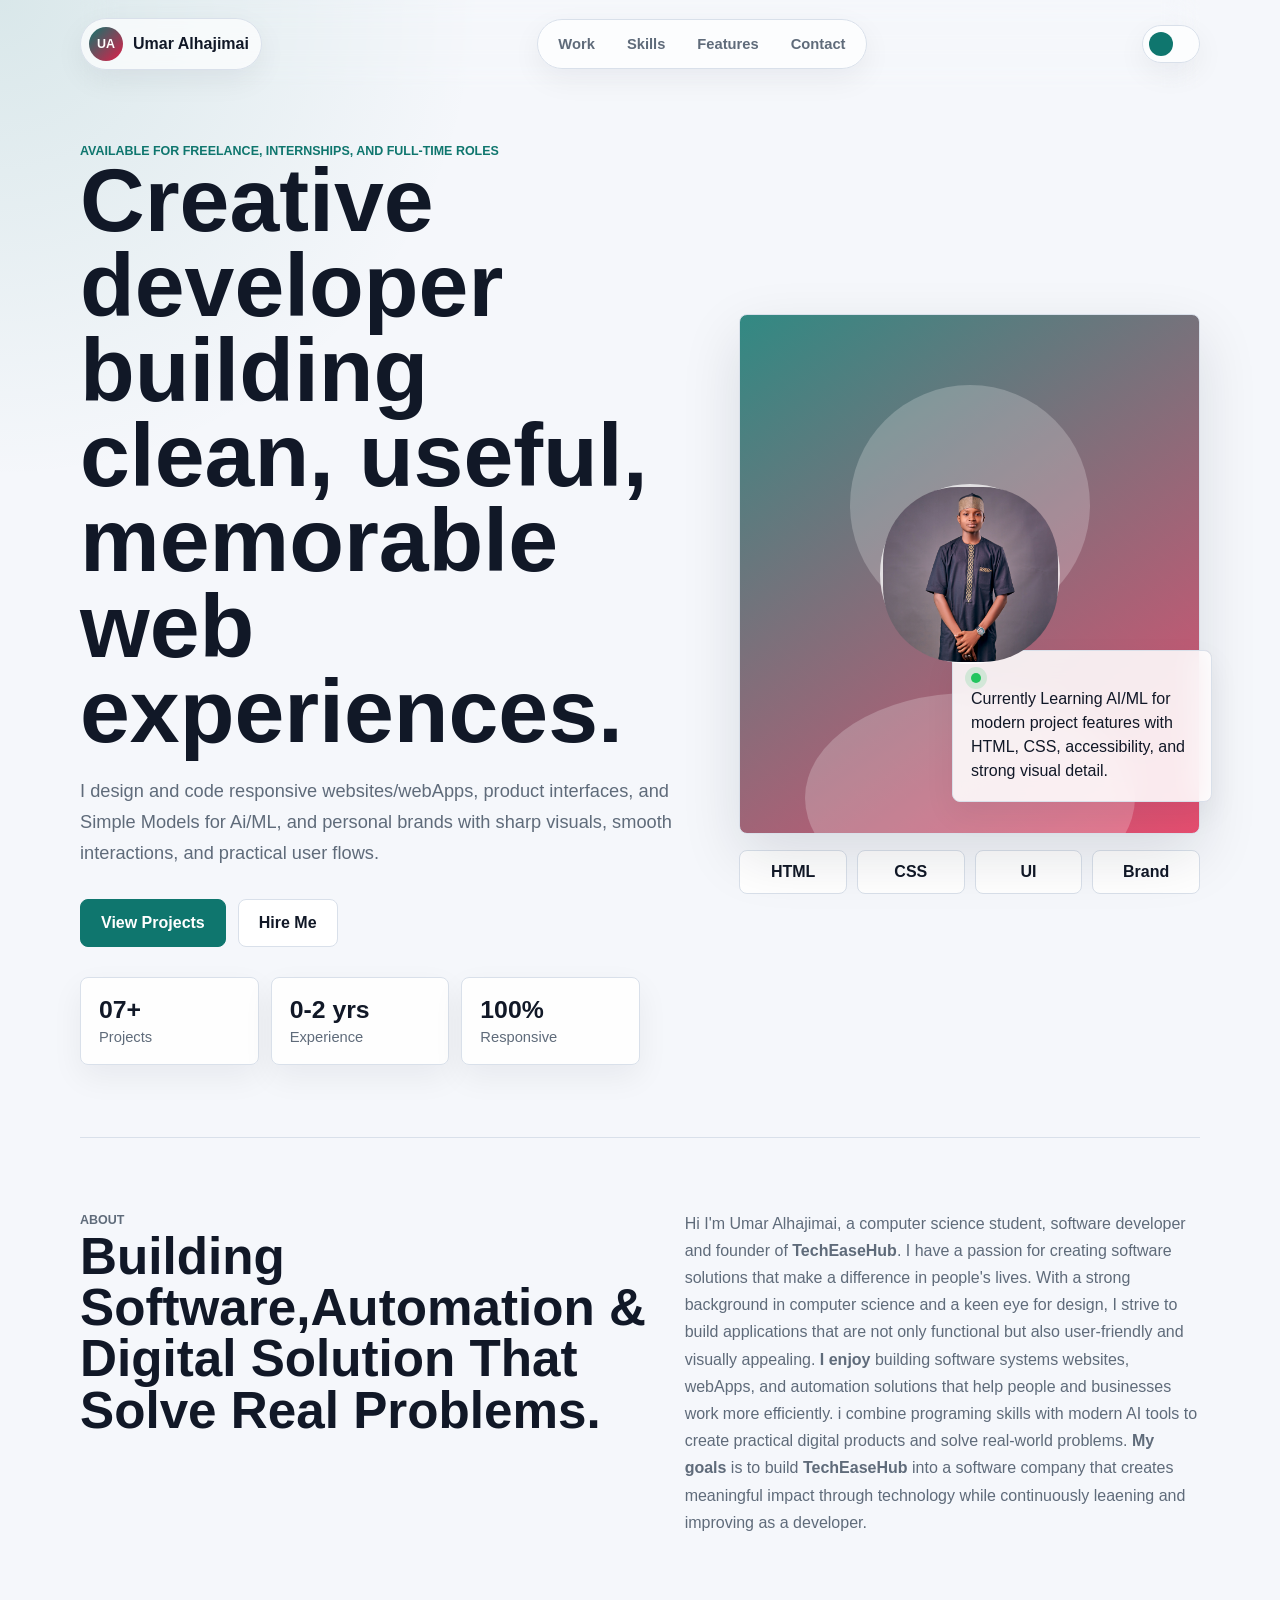
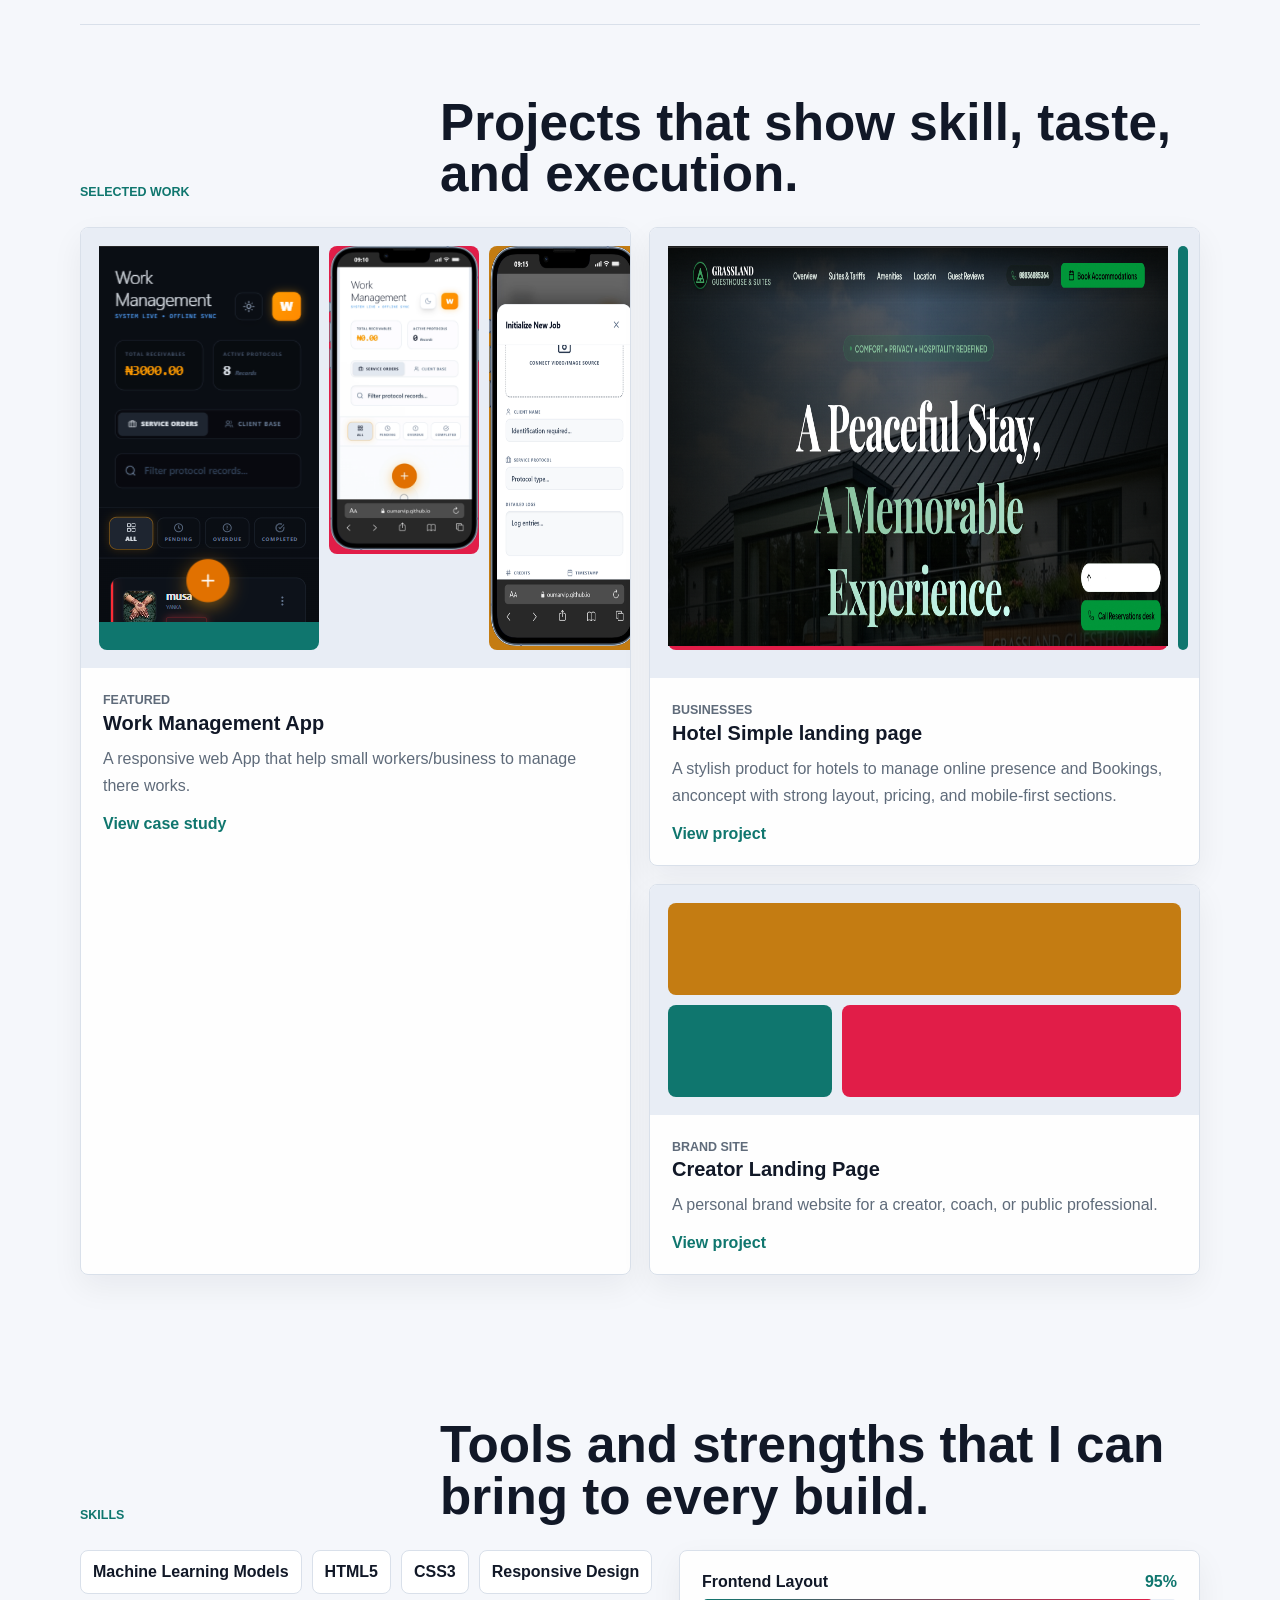
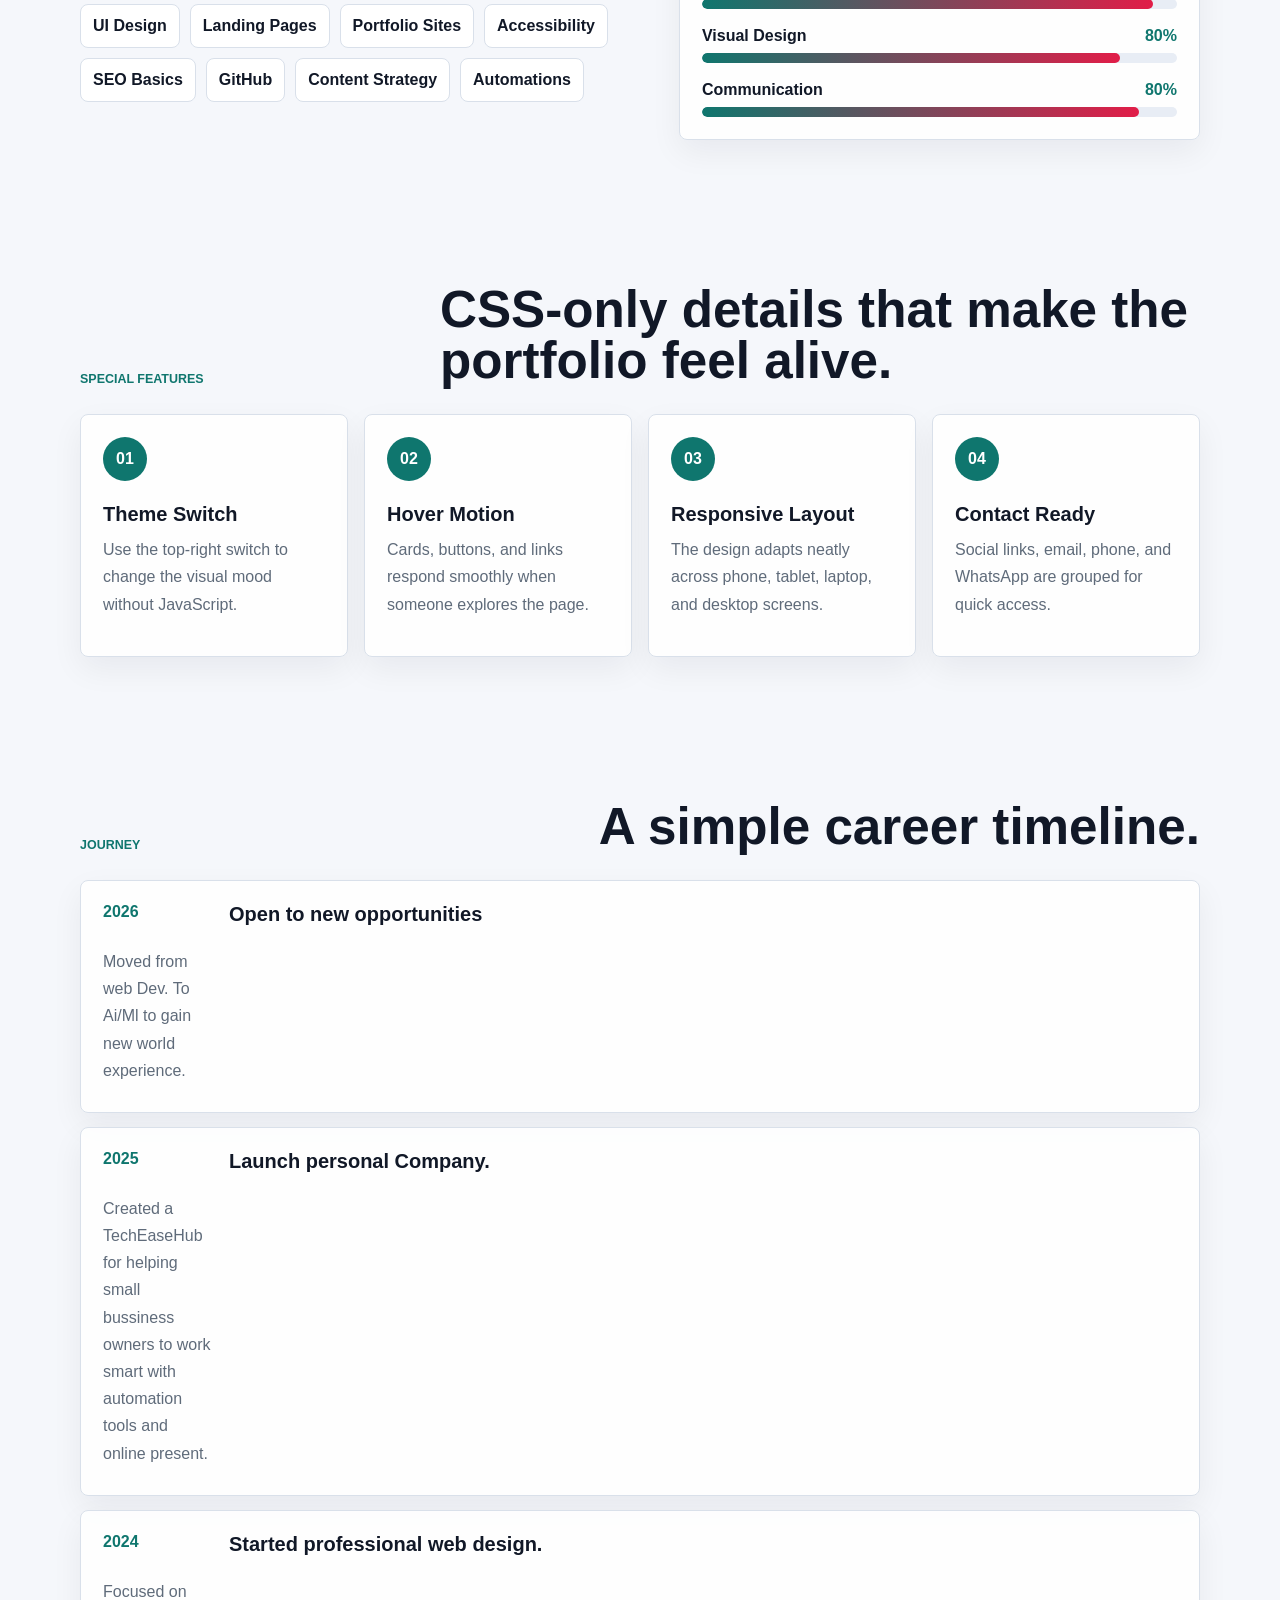
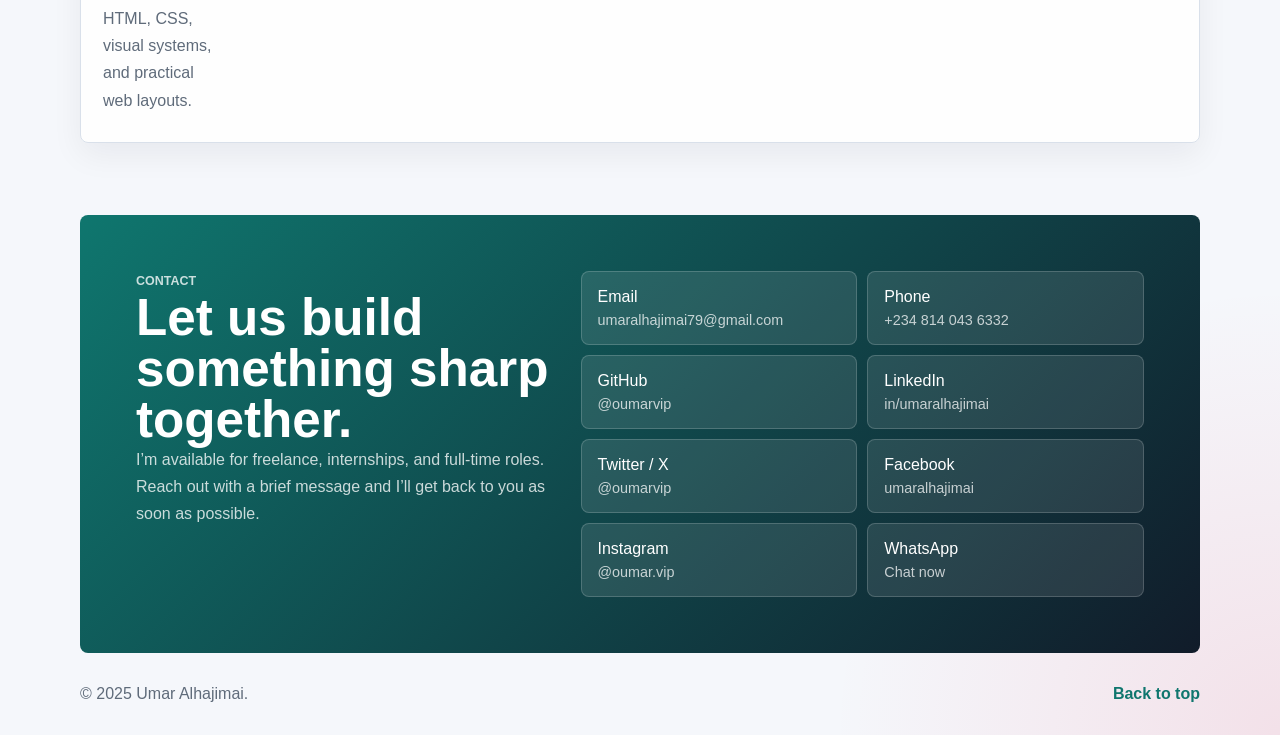
==== index.html @ c72ba33c "fix: move index.html to the root directory" ====
<!DOCTYPE html>
<html lang="en">
<head>
  <meta charset="UTF-8">
  <meta name="viewport" content="width=device-width, initial-scale=1.0">
  <title>Umar Alhajimai Portfolio</title>
  <link rel="stylesheet" href="styles.css">
</head>
<body>
  <input class="theme-toggle" type="checkbox" id="theme-toggle" aria-label="Toggle warm theme">

  <div class="site-shell">
    <header class="topbar">
      <a class="brand" href="#home" aria-label="Go to home">
        <span class="brand-mark">UA</span>
        <span>Umar Alhajimai</span>
      </a>

      <nav class="nav" aria-label="Primary navigation">
        <a href="#work">Work</a>
        <a href="#skills">Skills</a>
        <a href="#features">Features</a>
        <a href="#contact">Contact</a>
      </nav>

      <label class="theme-button" for="theme-toggle" title="Change theme">
        <span></span>
      </label>
    </header>

    <main>
      <section class="hero" id="home">
        <div class="hero-copy">
          <p class="eyebrow">Available for freelance, internships, and full-time roles</p>
          <h1>Creative developer building clean, useful, memorable web experiences.</h1>
          <p class="intro">
            I design and code responsive websites/webApps, product interfaces, and Simple Models for Ai/ML, and personal brands
            with sharp visuals, smooth interactions, and practical user flows.
          </p>

          <div class="hero-actions" aria-label="Main actions">
            <a class="button primary" href="#work">View Projects</a>
            <a class="button secondary" href="#contact">Hire Me</a>
          </div>

          <div class="stats" aria-label="Portfolio statistics">
            <div>
              <strong>07+</strong>
              <span>Projects</span>
            </div>
            <div>
              <strong>0-2 yrs</strong>
              <span>Experience</span>
            </div>
            <div>
              <strong>100%</strong>
              <span>Responsive</span>
            </div>
          </div>
        </div>

        <aside class="profile-panel" aria-label="Profile summary">
          <div class="portrait">
            <span>
            <img src="profileimage.jpg" alt="My profile" class="profile-pic"></img>
            </span>
          </div>
          <div class="profile-card">
            <span class="status-dot"></span>
            <p>Currently Learning AI/ML for  modern project features  with HTML, CSS, accessibility, and strong visual detail.</p>
          </div>
          <div class="mini-stack">
            <span>HTML</span>
            <span>CSS</span>
            <span>UI</span>
            <span>Brand</span>
          </div>
        </aside>
      </section>

      <section class="section about" aria-labelledby="about-title">
        <div>
          <p class="section-kicker">About</p>
          <h2 id="about-title">Building Software,Automation & Digital Solution That Solve Real Problems.</h2>
        </div>
        <p>
          Hi I'm Umar Alhajimai, a computer science student, software developer and founder of <b>TechEaseHub</b>. I have a passion for creating software solutions that make a difference in people's lives. With a strong background in computer science and a keen eye for design, I strive to build applications that are not only functional but also user-friendly and visually appealing.
          <b>I enjoy</b> building software systems websites, webApps, and automation solutions that help people and businesses work more efficiently. i combine programing skills with modern AI tools to create practical digital products and solve real-world problems.
          <b>My goals</b> is to build <b>TechEaseHub</b> into a software company that creates meaningful impact through technology while continuously leaening and improving as a developer.
        </p>
      </section>

      <section class="section" id="work" aria-labelledby="work-title">
        <div class="section-heading">
          <p class="section-kicker">Selected Work</p>
          <h2 id="work-title">Projects that show skill, taste, and execution.</h2>
        </div>

        <div class="project-grid">
          <article class="project-card featured">
            <div class="project-visual dashboard-preview">
              <span><img src="workmanagement.png" alt="Work Management App"></span><span><img src="workmanagement2.png" alt="Work Management App" width="150px"></span><span><img src="workmanagement3.png" width="150px" height="400px"></span>
            </div>
            <div class="project-body">
              <p class="tag">Featured</p>
              <h3>Work Management App</h3>
              <p>A responsive web App that help small workers/business to manage there works.</p>
              <a href="https://oumarvip.github.io/work_management/" aria-label="View work management project">View case study</a>
            </div>
          </article>

          <article class="project-card">
            <div class="project-visual shop-preview">
              <span><img src="grassland.png" alt="Grassland Hotel" width="500px" height="400px"></span><span></span><span></span>
            </div>
            <div class="project-body">
              <p class="tag">Businesses</p>
              <h3>Hotel Simple landing page</h3>
              <p>A stylish product for hotels to manage online presence and Bookings, anconcept with strong layout, pricing, and mobile-first sections.</p>
              <a href="#" aria-label="View Fashion Store project">View project</a>
            </div>
          </article>

          <article class="project-card">
            <div class="project-visual brand-preview">
              <span></span><span></span><span></span>
            </div>
            <div class="project-body">
              <p class="tag">Brand Site</p>
              <h3>Creator Landing Page</h3>
              <p>A personal brand website for a creator, coach, or public professional.</p>
              <a href="#" aria-label="View Creator Landing Page project">View project</a>
            </div>
          </article>
        </div>
      </section>

      <section class="section skills-section" id="skills" aria-labelledby="skills-title">
        <div class="section-heading">
          <p class="section-kicker">Skills</p>
          <h2 id="skills-title">Tools and strengths that  I can  bring to every build.</h2>
        </div>

        <div class="skills-layout">
          <div class="skill-list">
            <span>Machine Learning Models</span>
            <span>HTML5</span>
            <span>CSS3</span>
            <span>Responsive Design</span>
            <span>UI Design</span>
            <span>Landing Pages</span>
            <span>Portfolio Sites</span>
            <span>Accessibility</span>
            <span>SEO Basics</span>
            <span>GitHub</span>
            <span>Content Strategy</span>
            <span>Automations</span>
          </div>

          <div class="progress-list" aria-label="Skill levels">
            <div class="progress-item">
              <span>Frontend Layout</span>
              <strong>95%</strong>
              <div class="progress-bar"><span style="width: 95%"></span></div>
            </div>
            <div class="progress-item">
              <span>Visual Design</span>
              <strong>80%</strong>
              <div class="progress-bar"><span style="width: 88%"></span></div>
            </div>
            <div class="progress-item">
              <span>Communication</span>
              <strong>80%</strong>
              <div class="progress-bar"><span style="width: 92%"></span></div>
            </div>
          </div>
        </div>
      </section>

      <section class="section features" id="features" aria-labelledby="features-title">
        <div class="section-heading">
          <p class="section-kicker">Special Features</p>
          <h2 id="features-title">CSS-only details that make the portfolio feel alive.</h2>
        </div>

        <div class="feature-grid">
          <article>
            <span class="feature-icon">01</span>
            <h3>Theme Switch</h3>
            <p>Use the top-right switch to change the visual mood without JavaScript.</p>
          </article>
          <article>
            <span class="feature-icon">02</span>
            <h3>Hover Motion</h3>
            <p>Cards, buttons, and links respond smoothly when someone explores the page.</p>
          </article>
          <article>
            <span class="feature-icon">03</span>
            <h3>Responsive Layout</h3>
            <p>The design adapts neatly across phone, tablet, laptop, and desktop screens.</p>
          </article>
          <article>
            <span class="feature-icon">04</span>
            <h3>Contact Ready</h3>
            <p>Social links, email, phone, and WhatsApp are grouped for quick access.</p>
          </article>
        </div>
      </section>

      <section class="section timeline" aria-labelledby="timeline-title">
        <div class="section-heading">
          <p class="section-kicker">Journey</p>
          <h2 id="timeline-title">A simple career timeline.</h2>
        </div>

        <div class="timeline-list">
          <article>
            <time>2026</time>
            <h3>Open to new opportunities</h3>
            <p>Moved from web Dev. To Ai/Ml to gain new world experience.</p>
          </article>
          <article>
            <time>2025</time>
            <h3>Launch  personal Company.</h3>
            <p>Created a TechEaseHub for helping small bussiness owners to work smart with automation tools and online present.</p>
          </article>
          <article>
            <time>2024</time>
            <h3>Started professional web design.</h3>
            <p>Focused on HTML, CSS, visual systems, and practical web layouts.</p>
          </article>
        </div>
      </section>

      <section class="contact-section" id="contact" aria-labelledby="contact-title">
        <div class="contact-copy">
          <p class="section-kicker">Contact</p>
          <h2 id="contact-title">Let us build something sharp together.</h2>
          <p>
            I’m available for freelance, internships, and full-time roles. Reach out
            with a brief message and I’ll get back to you as soon as possible.
          </p>
        </div>

        <div class="contact-grid">
          <a href="mailto:yourname@example.com">Email <span>umaralhajimai79@gmail.com</span></a>
          <a href="tel:+2348140436332">Phone <span>+234 814 043 6332</span></a>
          <a href=" https://github.com/oumarvip">GitHub <span>@oumarvip</span></a>
          <a href="https://www.linkedin.com/in/umar-alhajimai-77961735b?utm_source=share_via&utm_content=profile&utm_medium=member_android">LinkedIn <span>in/umaralhajimai</span></a>
          <a href="https://x.com/AlhajimaiU91589">Twitter / X <span>@oumarvip</span></a>
          <a href="https://www.facebook.com/profile.php?id=61572056759139">Facebook <span>umaralhajimai</span></a>
          <a href="https://www.instagram.com/oumar.vip?igsh=MXMyNXRidTQ3NDR0bQ==">Instagram <span>@oumar.vip</span></a>
          <a href="https://wa.me/qr/MAWZGFZM3ATXH1">WhatsApp <span>Chat now</span></a>
        
        </div>
      </section>
    </main>

    <footer class="footer">
      <p>© 2025 Umar Alhajimai.</p>
      <a href="#home">Back to top</a>
    </footer>
  </div>
</body>
</html>
---- styles.css ----
:root {
  --bg: #f5f7fb;
  --surface: #ffffff;
  --surface-strong: #e8edf5;
  --text: #111827;
  --muted: #5f6b7a;
  --line: #d9e0ea;
  --primary: #0f766e;
  --primary-dark: #134e4a;
  --accent: #e11d48;
  --gold: #c47c12;
  --shadow: 0 22px 60px rgba(17, 24, 39, 0.12);
}

* {
  box-sizing: border-box;
}

html {
  scroll-behavior: smooth;
}

body {
  margin: 0;
  font-family: Arial, Helvetica, sans-serif;
  color: var(--text);
  background:
    linear-gradient(135deg, rgba(15, 118, 110, 0.11), transparent 28%),
    linear-gradient(315deg, rgba(225, 29, 72, 0.09), transparent 30%),
    var(--bg);
}

a {
  color: inherit;
  text-decoration: none;
}

.theme-toggle {
  position: fixed;
  width: 1px;
  height: 1px;
  opacity: 0;
  pointer-events: none;
}

.theme-toggle:checked ~ .site-shell {
  --bg: #191714;
  --surface: #25221d;
  --surface-strong: #383229;
  --text: #fff8ed;
  --muted: #d2c4ad;
  --line: #51493d;
  --primary: #f59e0b;
  --primary-dark: #facc15;
  --accent: #14b8a6;
  --gold: #fb7185;
  --shadow: 0 22px 70px rgba(0, 0, 0, 0.35);
}

.site-shell {
  min-height: 100vh;
  color: var(--text);
  background:
    radial-gradient(circle at top left, rgba(15, 118, 110, 0.12), transparent 30rem),
    radial-gradient(circle at bottom right, rgba(225, 29, 72, 0.10), transparent 28rem),
    var(--bg);
  transition: background-color 0.3s ease, color 0.3s ease;
}
.profile-pic{
  width: 175px;
  height: 175px;
  border-radius: 75px;
  object-fit: cover;
  object-position: top;
  display: block;
}
.portrait{
  display: flex;
  justify-content: center;
  align-items: center;
  position: relative;
}

.topbar {
  position: sticky;
  top: 0;
  z-index: 20;
  display: flex;
  align-items: center;
  justify-content: space-between;
  gap: 1rem;
  width: min(1120px, calc(100% - 32px));
  margin: 0 auto;
  padding: 18px 0;
  backdrop-filter: blur(16px);
}

.brand,
.nav,
.theme-button {
  background: rgba(255, 255, 255, 0.68);
  border: 1px solid var(--line);
  box-shadow: 0 10px 30px rgba(17, 24, 39, 0.06);
}

.theme-toggle:checked ~ .site-shell .brand,
.theme-toggle:checked ~ .site-shell .nav,
.theme-toggle:checked ~ .site-shell .theme-button {
  background: rgba(37, 34, 29, 0.78);
}

.brand {
  display: flex;
  align-items: center;
  gap: 10px;
  padding: 8px 12px 8px 8px;
  border-radius: 999px;
  font-weight: 800;
}

.brand-mark {
  display: grid;
  place-items: center;
  width: 34px;
  height: 34px;
  border-radius: 50%;
  color: #ffffff;
  background: linear-gradient(135deg, var(--primary), var(--accent));
  font-size: 0.78rem;
}

.nav {
  display: flex;
  gap: 4px;
  padding: 6px;
  border-radius: 999px;
}

.nav a {
  padding: 10px 14px;
  border-radius: 999px;
  color: var(--muted);
  font-weight: 700;
  font-size: 0.92rem;
}

.nav a:hover {
  color: var(--text);
  background: var(--surface-strong);
}

.theme-button {
  position: relative;
  width: 58px;
  height: 38px;
  border-radius: 999px;
  cursor: pointer;
}

.theme-button span {
  position: absolute;
  top: 6px;
  left: 6px;
  width: 24px;
  height: 24px;
  border-radius: 50%;
  background: var(--primary);
  transition: transform 0.25s ease, background 0.25s ease;
}

.theme-toggle:checked ~ .site-shell .theme-button span {
  transform: translateX(20px);
  background: var(--accent);
}

.hero,
.section,
.contact-section,
.footer {
  width: min(1120px, calc(100% - 32px));
  margin: 0 auto;
}

.hero {
  display: grid;
  grid-template-columns: minmax(0, 1.15fr) minmax(320px, 0.85fr);
  gap: 36px;
  align-items: center;
  min-height: calc(100vh - 74px);
  padding: 56px 0 72px;
}

.eyebrow,
.section-kicker,
.tag {
  margin: 0;
  color: var(--primary);
  font-weight: 800;
  text-transform: uppercase;
  letter-spacing: 0;
  font-size: 0.78rem;
}

h1,
h2,
h3,
p {
  margin-top: 0;
}

h1 {
  max-width: 780px;
  margin-bottom: 22px;
  font-size: clamp(3rem, 7vw, 5.9rem);
  line-height: 0.95;
}

h2 {
  margin-bottom: 0;
  font-size: clamp(2rem, 4vw, 3.35rem);
  line-height: 1;
}

h3 {
  margin-bottom: 10px;
  font-size: 1.25rem;
}

.intro,
.about p,
.contact-copy p,
.project-body p,
.feature-grid p,
.timeline-list p {
  color: var(--muted);
  line-height: 1.7;
}

.intro {
  max-width: 650px;
  font-size: 1.14rem;
}

.hero-actions {
  display: flex;
  flex-wrap: wrap;
  gap: 12px;
  margin: 30px 0;
}

.button {
  display: inline-flex;
  align-items: center;
  justify-content: center;
  min-height: 48px;
  padding: 0 20px;
  border: 1px solid var(--line);
  border-radius: 8px;
  font-weight: 800;
  transition: transform 0.2s ease, box-shadow 0.2s ease, background 0.2s ease;
}

.button:hover {
  transform: translateY(-3px);
  box-shadow: var(--shadow);
}

.button.primary {
  color: #ffffff;
  background: var(--primary);
  border-color: var(--primary);
}

.button.secondary {
  background: var(--surface);
}

.stats {
  display: grid;
  grid-template-columns: repeat(3, minmax(0, 1fr));
  gap: 12px;
  max-width: 560px;
}

.stats div,
.profile-card,
.project-card,
.feature-grid article,
.timeline-list article,
.contact-grid a,
.progress-list {
  border: 1px solid var(--line);
  background: color-mix(in srgb, var(--surface) 88%, transparent);
  box-shadow: 0 12px 32px rgba(17, 24, 39, 0.06);
}

.stats div {
  padding: 18px;
  border-radius: 8px;
}

.stats strong {
  display: block;
  margin-bottom: 4px;
  font-size: 1.55rem;
}

.stats span {
  color: var(--muted);
  font-size: 0.92rem;
}

.profile-panel {
  position: relative;
  display: grid;
  gap: 16px;
}

.portrait {
  position: relative;
  display: grid;
  place-items: center;
  min-height: 520px;
  overflow: hidden;
  border: 1px solid var(--line);
  border-radius: 8px;
  background:
    linear-gradient(145deg, rgba(15, 118, 110, 0.85), rgba(225, 29, 72, 0.78)),
    repeating-linear-gradient(45deg, transparent 0 14px, rgba(255, 255, 255, 0.18) 14px 16px);
  box-shadow: var(--shadow);
}

.portrait::before,
.portrait::after {
  content: "";
  position: absolute;
  border-radius: 50%;
  background: rgba(255, 255, 255, 0.22);
}

.portrait::before {
  width: 240px;
  height: 240px;
  top: 70px;
}

.portrait::after {
  width: 330px;
  height: 210px;
  bottom: -70px;
}

.portrait span {
  position: relative;
  z-index: 1;
  display: grid;
  place-items: center;
  width: 180px;
  height: 180px;
  border: 3px solid rgba(255, 255, 255, 0.72);
  border-radius: 50%;
  color: #ffffff;
  font-weight: 900;
}

.profile-card {
  position: absolute;
  right: -12px;
  bottom: 92px;
  max-width: 260px;
  padding: 18px;
  border-radius: 8px;
  backdrop-filter: blur(14px);
}

.profile-card p {
  margin: 0;
  color: var(--text);
  line-height: 1.5;
}

.status-dot {
  display: inline-block;
  width: 10px;
  height: 10px;
  margin-right: 8px;
  border-radius: 50%;
  background: #22c55e;
  box-shadow: 0 0 0 6px rgba(34, 197, 94, 0.16);
}

.mini-stack {
  display: grid;
  grid-template-columns: repeat(4, 1fr);
  gap: 10px;
}

.mini-stack span,
.skill-list span {
  padding: 12px;
  border: 1px solid var(--line);
  border-radius: 8px;
  color: var(--text);
  background: var(--surface);
  font-weight: 800;
  text-align: center;
}

.section {
  padding: 72px 0;
}

.about {
  display: grid;
  grid-template-columns: 1fr 0.9fr;
  gap: 32px;
  align-items: start;
  border-top: 1px solid var(--line);
  border-bottom: 1px solid var(--line);
}

.section-heading {
  display: flex;
  align-items: end;
  justify-content: space-between;
  gap: 24px;
  margin-bottom: 28px;
}

.section-heading h2 {
  max-width: 760px;
}

.project-grid {
  display: grid;
  grid-template-columns: repeat(2, minmax(0, 1fr));
  gap: 18px;
}

.project-card {
  overflow: hidden;
  border-radius: 8px;
  transition: transform 0.22s ease, box-shadow 0.22s ease;
}

.project-card:hover {
  transform: translateY(-6px);
  box-shadow: var(--shadow);
}

.project-card.featured {
  grid-row: span 2;
}

.project-visual {
  display: grid;
  grid-template-columns: repeat(3, 1fr);
  gap: 10px;
  min-height: 230px;
  padding: 18px;
  background: var(--surface-strong);
}

.featured .project-visual {
  min-height: 420px;
}

.project-visual span {
  display: block;
  border-radius: 8px;
  background: var(--surface);
}

.dashboard-preview span:nth-child(1) {
  grid-row: span 2;
  background: var(--primary);
}

.dashboard-preview span:nth-child(2) {
  background: var(--accent);
}

.dashboard-preview span:nth-child(3) {
  grid-row: span 2;
  background: var(--gold);
}

.shop-preview span:nth-child(1) {
  background: var(--accent);
}

.shop-preview span:nth-child(2) {
  grid-column: span 2;
  background: var(--primary);
}

.brand-preview span:nth-child(1) {
  grid-column: span 3;
  background: var(--gold);
}

.brand-preview span:nth-child(2) {
  background: var(--primary);
}

.brand-preview span:nth-child(3) {
  grid-column: span 2;
  background: var(--accent);
}

.project-body {
  padding: 22px;
}

.project-body a {
  color: var(--primary);
  font-weight: 800;
}

.skills-layout {
  display: grid;
  grid-template-columns: 1fr 0.9fr;
  gap: 20px;
}

.skill-list {
  display: flex;
  flex-wrap: wrap;
  gap: 10px;
  align-content: start;
}

.progress-list {
  display: grid;
  gap: 18px;
  padding: 22px;
  border-radius: 8px;
}

.progress-item {
  display: grid;
  grid-template-columns: 1fr auto;
  gap: 8px 14px;
}

.progress-item span {
  font-weight: 800;
}

.progress-item strong {
  color: var(--primary);
}

.progress-bar {
  grid-column: 1 / -1;
  height: 10px;
  overflow: hidden;
  border-radius: 999px;
  background: var(--surface-strong);
}

.progress-bar span {
  display: block;
  height: 100%;
  border-radius: inherit;
  background: linear-gradient(90deg, var(--primary), var(--accent));
}

.feature-grid {
  display: grid;
  grid-template-columns: repeat(4, minmax(0, 1fr));
  gap: 16px;
}

.feature-grid article {
  padding: 22px;
  border-radius: 8px;
  transition: transform 0.22s ease;
}

.feature-grid article:hover {
  transform: translateY(-5px);
}

.feature-icon {
  display: inline-grid;
  place-items: center;
  width: 44px;
  height: 44px;
  margin-bottom: 22px;
  border-radius: 50%;
  color: #ffffff;
  background: var(--primary);
  font-weight: 900;
}

.timeline-list {
  display: grid;
  gap: 14px;
}

.timeline-list article {
  display: grid;
  grid-template-columns: 110px 1fr;
  gap: 16px;
  padding: 22px;
  border-radius: 8px;
}

.timeline-list time {
  color: var(--primary);
  font-weight: 900;
}

.timeline-list h3,
.timeline-list p {
  margin-bottom: 6px;
}

.contact-section {
  display: grid;
  grid-template-columns: 0.85fr 1.15fr;
  gap: 28px;
  align-items: start;
  padding: 56px;
  border-radius: 8px;
  color: #ffffff;
  background:
    linear-gradient(135deg, rgba(15, 118, 110, 0.95), rgba(17, 24, 39, 0.96)),
    var(--primary);
}

.contact-copy p,
.contact-section .section-kicker {
  color: rgba(255, 255, 255, 0.78);
}

.contact-grid {
  display: grid;
  grid-template-columns: repeat(2, minmax(0, 1fr));
  gap: 10px;
}

.contact-grid a {
  display: grid;
  gap: 6px;
  padding: 16px;
  border-color: rgba(255, 255, 255, 0.18);
  border-radius: 8px;
  color: #ffffff;
  background: rgba(255, 255, 255, 0.1);
  box-shadow: none;
  transition: transform 0.2s ease, background 0.2s ease;
}

.contact-grid a:hover {
  transform: translateY(-3px);
  background: rgba(255, 255, 255, 0.18);
}

.contact-grid span {
  overflow-wrap: anywhere;
  color: rgba(255, 255, 255, 0.74);
  font-size: 0.9rem;
}

.footer {
  display: flex;
  justify-content: space-between;
  gap: 16px;
  padding: 32px 0;
  color: var(--muted);
}

.footer p {
  margin: 0;
}

.footer a {
  color: var(--primary);
  font-weight: 800;
}

@media (max-width: 900px) {
  .topbar {
    align-items: stretch;
    flex-wrap: wrap;
  }

  .nav {
    order: 3;
    width: 100%;
    overflow-x: auto;
  }

  .hero,
  .about,
  .skills-layout,
  .contact-section {
    grid-template-columns: 1fr;
  }

  .hero {
    min-height: auto;
  }

  .profile-card {
    right: 14px;
  }

  .feature-grid {
    grid-template-columns: repeat(2, minmax(0, 1fr));
  }
}

@media (max-width: 640px) {
  .hero,
  .section,
  .contact-section,
  .footer,
  .topbar {
    width: min(100% - 24px, 1120px);
  }

  .brand {
    max-width: calc(100% - 78px);
  }

  .hero {
    padding-top: 34px;
  }

  h1 {
    font-size: 3rem;
  }

  h2 {
    font-size: 2.05rem;
  }

  .stats,
  .project-grid,
  .feature-grid,
  .contact-grid {
    grid-template-columns: 1fr;
  }

  .portrait {
    min-height: 390px;
  }

  .profile-card {
    position: static;
    max-width: none;
  }

  .mini-stack {
    grid-template-columns: repeat(2, 1fr);
  }

  .section-heading {
    display: block;
  }

  .project-card.featured {
    grid-row: auto;
  }

  .featured .project-visual,
  .project-visual {
    min-height: 250px;
  }

  .timeline-list article {
    grid-template-columns: 1fr;
  }

  .contact-section {
    padding: 28px 18px;
  }

  .footer {
    display: block;
  }

  .footer a {
    display: inline-block;
    margin-top: 10px;
  }
}
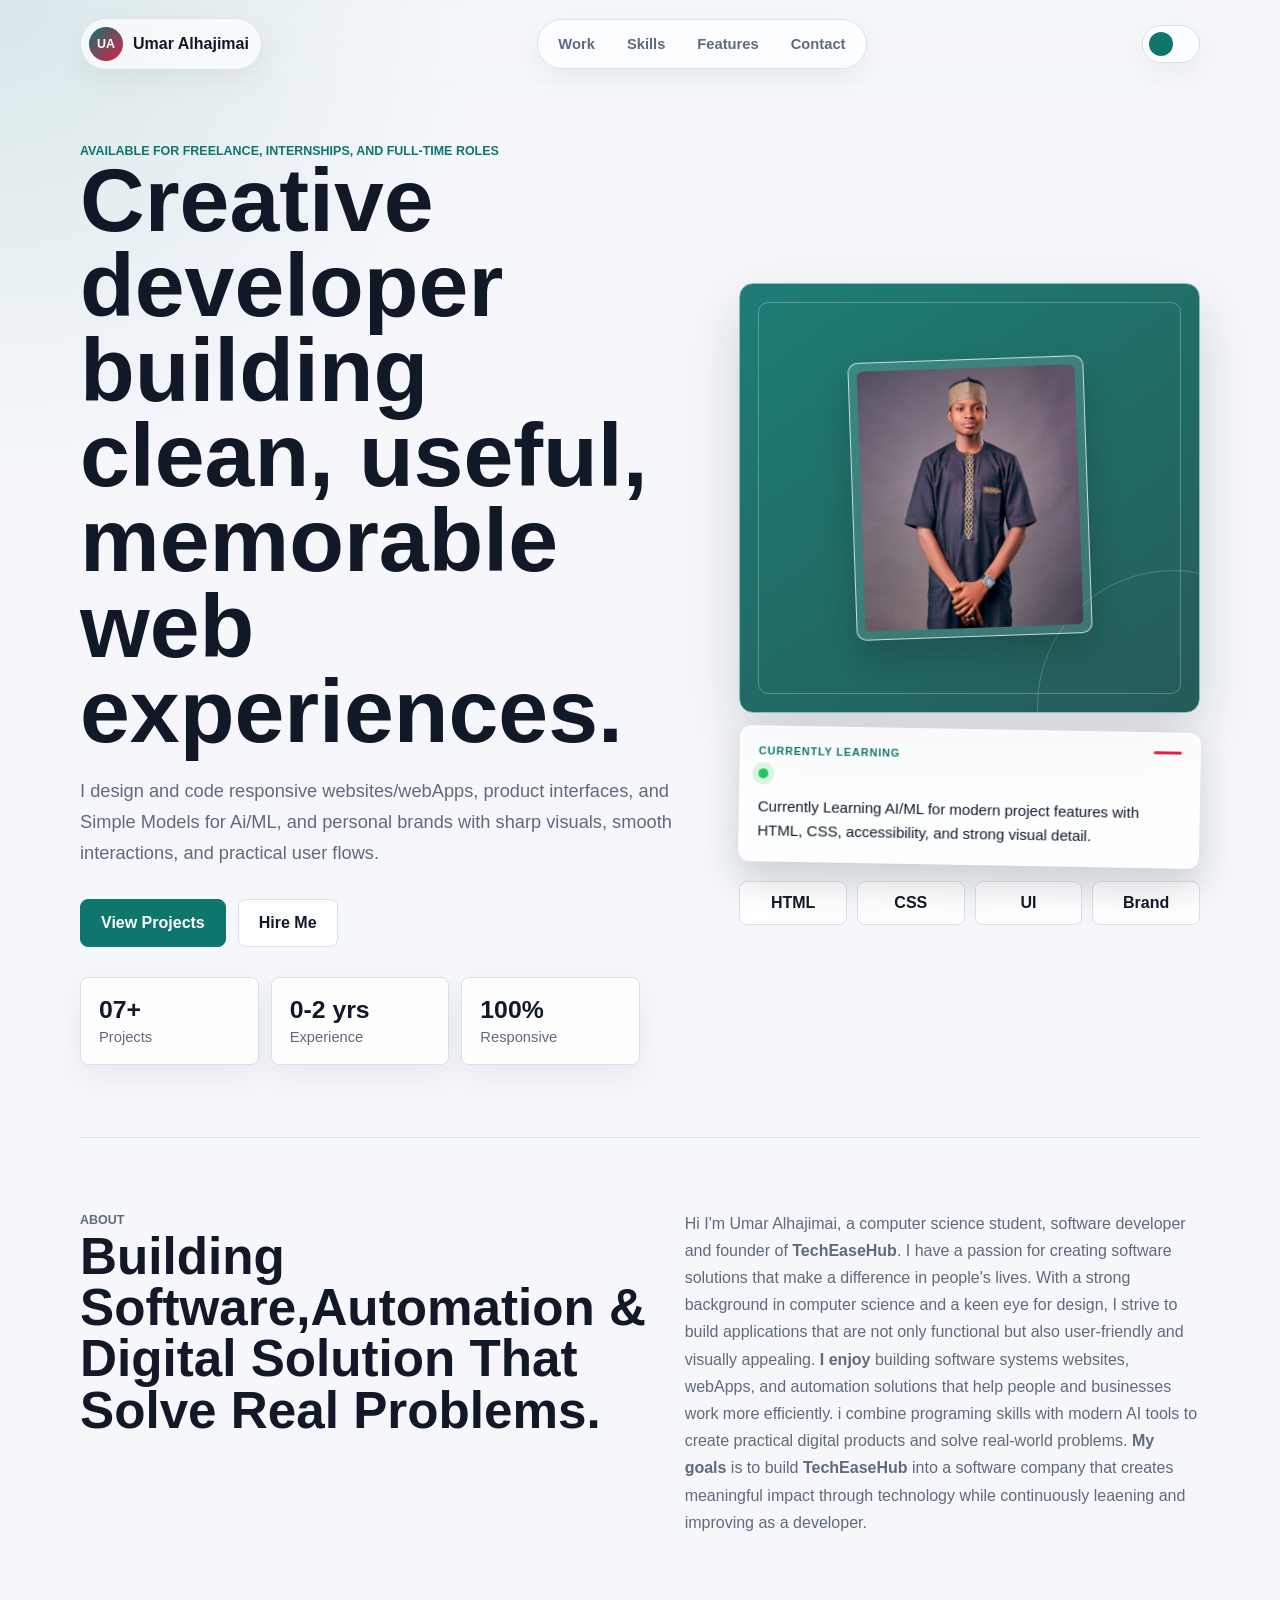
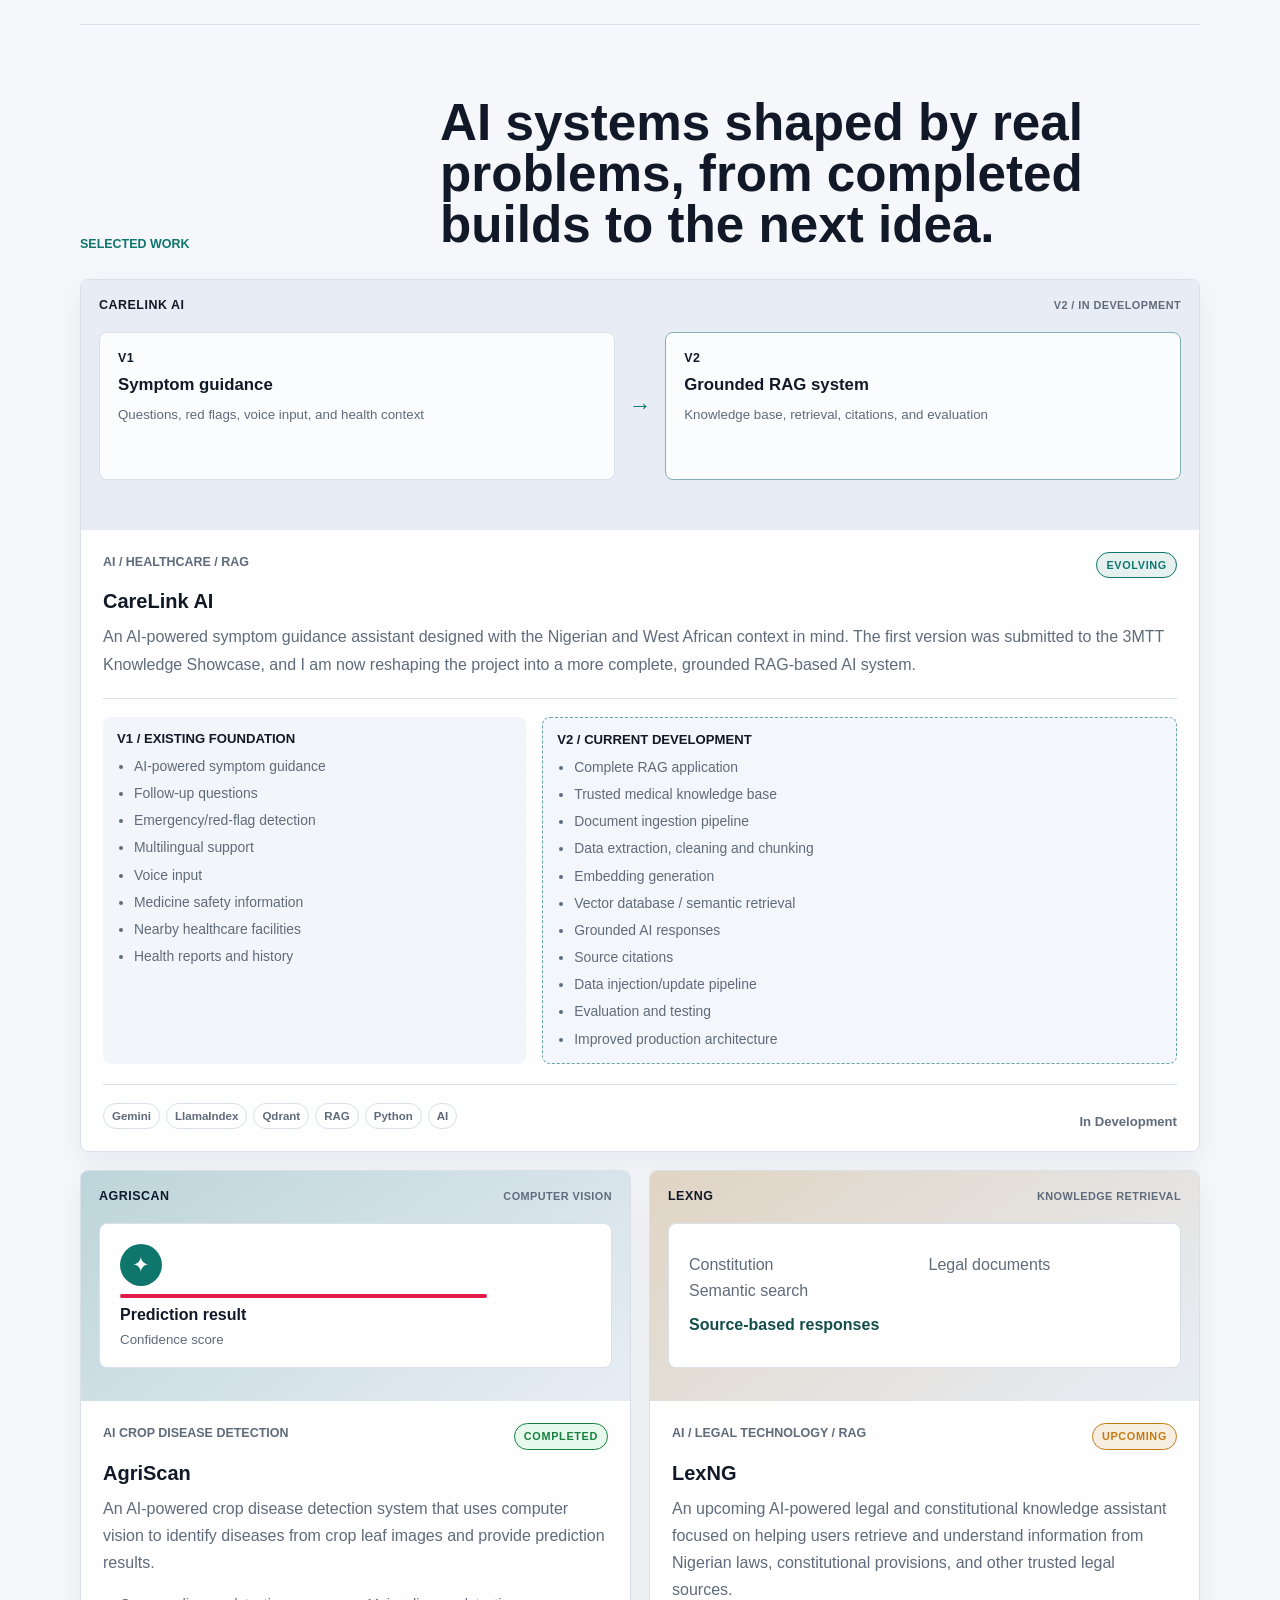
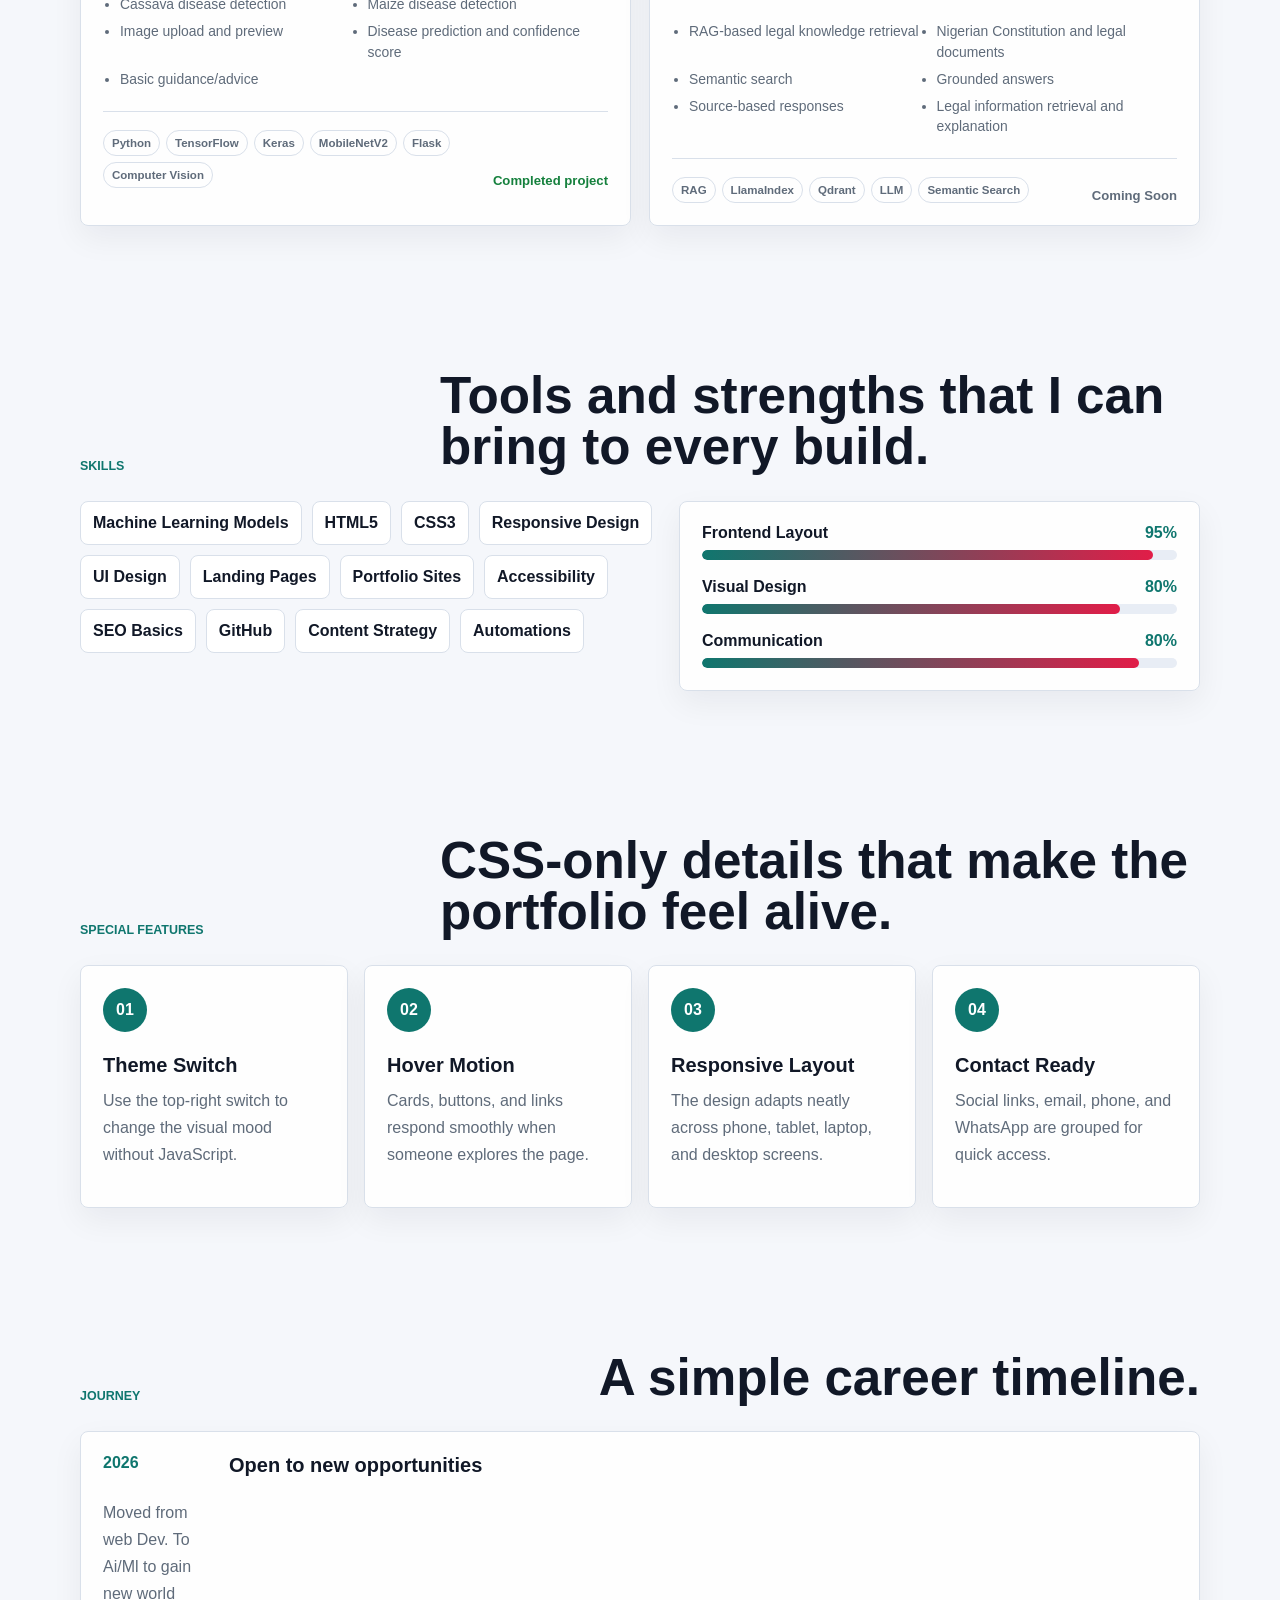
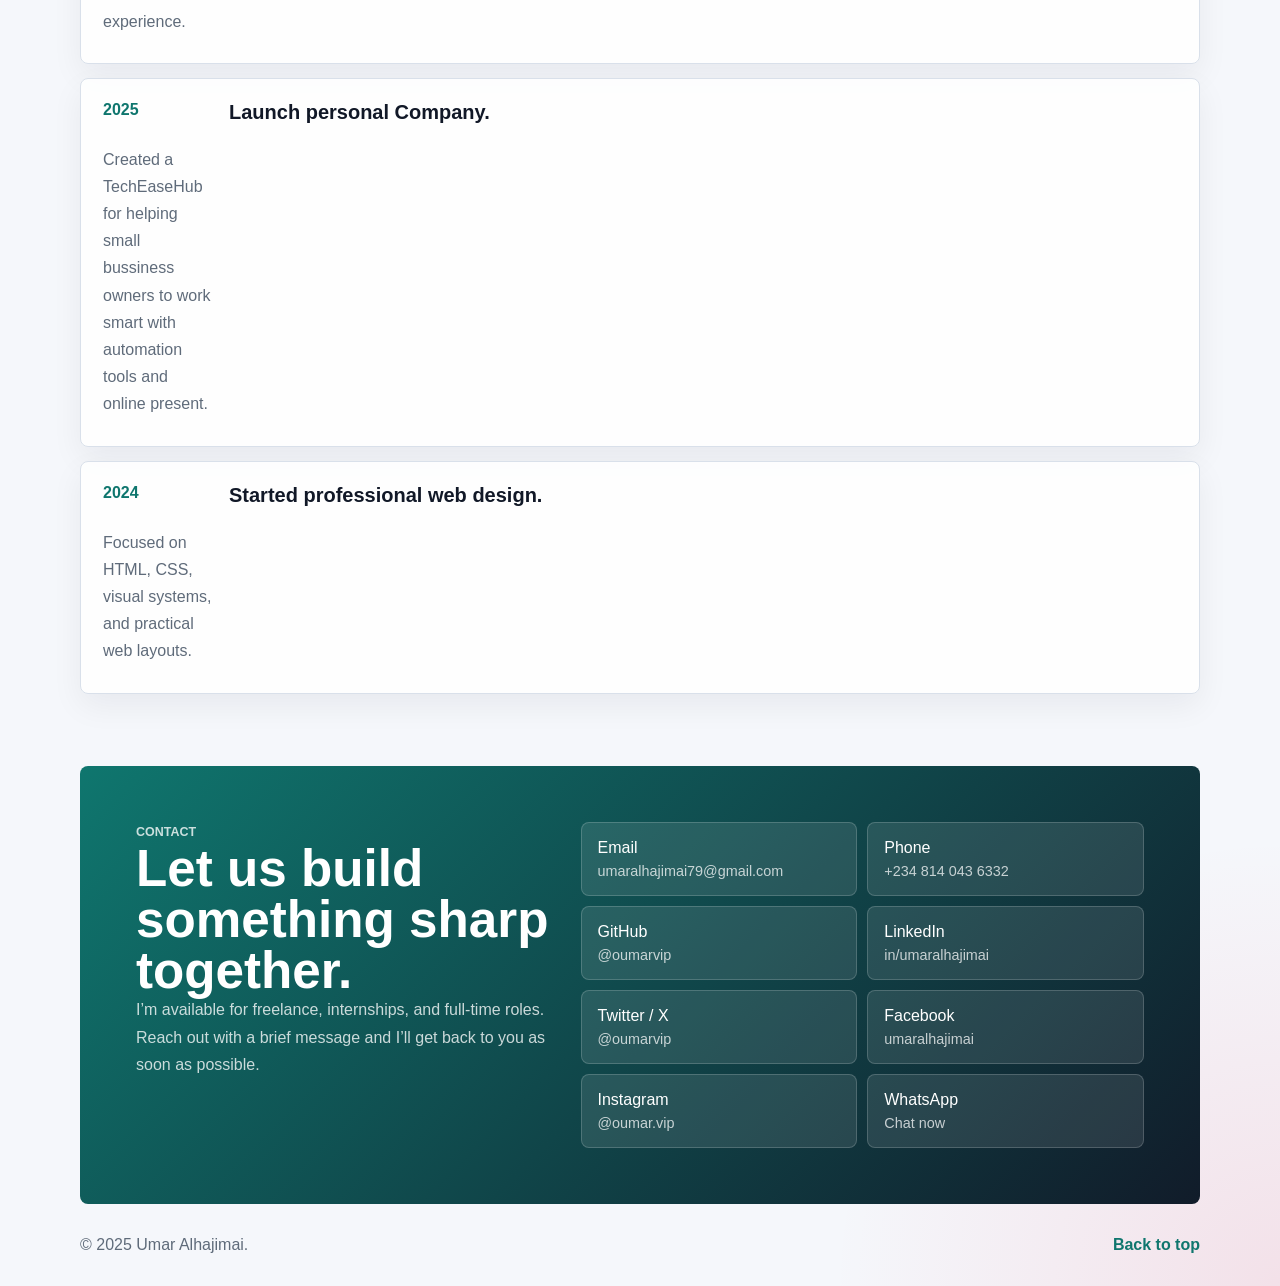
==== commit ecf5aecf: "updating portfolio project content" ====
--- a/index.html
+++ b/index.html
@@ -84,52 +84,156 @@
           <h2 id="about-title">Building Software,Automation & Digital Solution That Solve Real Problems.</h2>
         </div>
         <p>
-          Hi I'm Umar Alhajimai, a computer science student, software developer and founder of <b>TechEaseHub</b>. I have a passion for creating software solutions that make a difference in people's lives. With a strong background in computer science and a keen eye for design, I strive to build applications that are not only functional but also user-friendly and visually appealing.
+          Hi I'm Umar Alhajimai, a computer science student, software developer and founder of <b> <a href=""></a>TechEaseHub</b>. I have a passion for creating software solutions that make a difference in people's lives. With a strong background in computer science and a keen eye for design, I strive to build applications that are not only functional but also user-friendly and visually appealing.
           <b>I enjoy</b> building software systems websites, webApps, and automation solutions that help people and businesses work more efficiently. i combine programing skills with modern AI tools to create practical digital products and solve real-world problems.
-          <b>My goals</b> is to build <b>TechEaseHub</b> into a software company that creates meaningful impact through technology while continuously leaening and improving as a developer.
+          <b>My goals</b> is to build <b> <a href="#"></a>TechEaseHub</b> into a software company that creates meaningful impact through technology while continuously leaening and improving as a developer.
         </p>
       </section>
 
       <section class="section" id="work" aria-labelledby="work-title">
         <div class="section-heading">
           <p class="section-kicker">Selected Work</p>
-          <h2 id="work-title">Projects that show skill, taste, and execution.</h2>
+          <h2 id="work-title">AI systems shaped by real problems, from completed builds to the next idea.</h2>
         </div>
 
         <div class="project-grid">
           <article class="project-card featured">
-            <div class="project-visual dashboard-preview">
-              <span><img src="workmanagement.png" alt="Work Management App"></span><span><img src="workmanagement2.png" alt="Work Management App" width="150px"></span><span><img src="workmanagement3.png" width="150px" height="400px"></span>
+            <div class="project-visual carelink-preview">
+              <div class="preview-heading">
+                <span class="preview-label">CareLink AI</span>
+                <span class="preview-state">V2 / in development</span>
+              </div>
+              <div class="evolution-preview">
+                <div>
+                  <span class="preview-label">V1</span>
+                  <strong>Symptom guidance</strong>
+                  <small>Questions, red flags, voice input, and health context</small>
+                </div>
+                <div class="evolution-arrow">→</div>
+                <div>
+                  <span class="preview-label">V2</span>
+                  <strong>Grounded RAG system</strong>
+                  <small>Knowledge base, retrieval, citations, and evaluation</small>
+                </div>
+              </div>
             </div>
             <div class="project-body">
-              <p class="tag">Featured</p>
-              <h3>Work Management App</h3>
-              <p>A responsive web App that help small workers/business to manage there works.</p>
-              <a href="https://oumarvip.github.io/work_management/" aria-label="View work management project">View case study</a>
+              <div class="project-topline">
+                <p class="tag">AI / Healthcare / RAG</p>
+                <span class="project-status status-evolving">Evolving</span>
+              </div>
+              <h3>CareLink AI</h3>
+              <p>An AI-powered symptom guidance assistant designed with the Nigerian and West African context in mind. The first version was submitted to the 3MTT Knowledge Showcase, and I am now reshaping the project into a more complete, grounded RAG-based AI system.</p>
+              <div class="project-evolution">
+                <div>
+                  <h4>V1 / Existing foundation</h4>
+                  <ul>
+                    <li>AI-powered symptom guidance</li>
+                    <li>Follow-up questions</li>
+                    <li>Emergency/red-flag detection</li>
+                    <li>Multilingual support</li>
+                    <li>Voice input</li>
+                    <li>Medicine safety information</li>
+                    <li>Nearby healthcare facilities</li>
+                    <li>Health reports and history</li>
+                  </ul>
+                </div>
+                <div class="in-development-block">
+                  <h4>V2 / Current development</h4>
+                  <ul>
+                    <li>Complete RAG application</li>
+                    <li>Trusted medical knowledge base</li>
+                    <li>Document ingestion pipeline</li>
+                    <li>Data extraction, cleaning and chunking</li>
+                    <li>Embedding generation</li>
+                    <li>Vector database / semantic retrieval</li>
+                    <li>Grounded AI responses</li>
+                    <li>Source citations</li>
+                    <li>Data injection/update pipeline</li>
+                    <li>Evaluation and testing</li>
+                    <li>Improved production architecture</li>
+                  </ul>
+                </div>
+              </div>
+              <div class="project-footer">
+                <div class="tech-tags" aria-label="CareLink AI technologies">
+                  <span>Gemini</span><span>LlamaIndex</span><span>Qdrant</span><span>RAG</span><span>Python</span><span>AI</span>
+                </div>
+                <span class="project-cta disabled-cta">In Development</span>
+              </div>
             </div>
           </article>
 
           <article class="project-card">
-            <div class="project-visual shop-preview">
-              <span><img src="grassland.png" alt="Grassland Hotel" width="500px" height="400px"></span><span></span><span></span>
+            <div class="project-visual agriscan-preview">
+              <div class="preview-heading">
+                <span class="preview-label">AgriScan</span>
+                <span class="preview-state">Computer vision</span>
+              </div>
+              <div class="scan-preview">
+                <span class="scan-leaf">✦</span>
+                <span class="scan-line"></span>
+                <strong>Prediction result</strong>
+                <small>Confidence score</small>
+              </div>
             </div>
             <div class="project-body">
-              <p class="tag">Businesses</p>
-              <h3>Hotel Simple landing page</h3>
-              <p>A stylish product for hotels to manage online presence and Bookings, anconcept with strong layout, pricing, and mobile-first sections.</p>
-              <a href="#" aria-label="View Fashion Store project">View project</a>
+              <div class="project-topline">
+                <p class="tag">AI Crop Disease Detection</p>
+                <span class="project-status status-completed">Completed</span>
+              </div>
+              <h3>AgriScan</h3>
+              <p>An AI-powered crop disease detection system that uses computer vision to identify diseases from crop leaf images and provide prediction results.</p>
+              <ul class="project-features">
+                <li>Cassava disease detection</li>
+                <li>Maize disease detection</li>
+                <li>Image upload and preview</li>
+                <li>Disease prediction and confidence score</li>
+                <li>Basic guidance/advice</li>
+              </ul>
+              <div class="project-footer">
+                <div class="tech-tags" aria-label="AgriScan technologies">
+                  <span>Python</span><span>TensorFlow</span><span>Keras</span><span>MobileNetV2</span><span>Flask</span><span>Computer Vision</span>
+                </div>
+                <span class="project-cta completed-cta">Completed project</span>
+              </div>
             </div>
           </article>
 
           <article class="project-card">
-            <div class="project-visual brand-preview">
-              <span></span><span></span><span></span>
+            <div class="project-visual lexng-preview">
+              <div class="preview-heading">
+                <span class="preview-label">LexNG</span>
+                <span class="preview-state">Knowledge retrieval</span>
+              </div>
+              <div class="document-preview">
+                <span>Constitution</span>
+                <span>Legal documents</span>
+                <span>Semantic search</span>
+                <strong>Source-based responses</strong>
+              </div>
             </div>
             <div class="project-body">
-              <p class="tag">Brand Site</p>
-              <h3>Creator Landing Page</h3>
-              <p>A personal brand website for a creator, coach, or public professional.</p>
-              <a href="#" aria-label="View Creator Landing Page project">View project</a>
+              <div class="project-topline">
+                <p class="tag">AI / Legal Technology / RAG</p>
+                <span class="project-status status-upcoming">Upcoming</span>
+              </div>
+              <h3>LexNG</h3>
+              <p>An upcoming AI-powered legal and constitutional knowledge assistant focused on helping users retrieve and understand information from Nigerian laws, constitutional provisions, and other trusted legal sources.</p>
+              <ul class="project-features">
+                <li>RAG-based legal knowledge retrieval</li>
+                <li>Nigerian Constitution and legal documents</li>
+                <li>Semantic search</li>
+                <li>Grounded answers</li>
+                <li>Source-based responses</li>
+                <li>Legal information retrieval and explanation</li>
+              </ul>
+              <div class="project-footer">
+                <div class="tech-tags" aria-label="LexNG planned technologies">
+                  <span>RAG</span><span>LlamaIndex</span><span>Qdrant</span><span>LLM</span><span>Semantic Search</span>
+                </div>
+                <span class="project-cta disabled-cta">Coming Soon</span>
+              </div>
             </div>
           </article>
         </div>
--- a/styles.css
+++ b/styles.css
@@ -67,9 +67,9 @@
   transition: background-color 0.3s ease, color 0.3s ease;
 }
 .profile-pic{
-  width: 175px;
-  height: 175px;
-  border-radius: 75px;
+  width: 218px;
+  height: 260px;
+  border-radius: 6px;
   object-fit: cover;
   object-position: top;
   display: block;
@@ -320,34 +320,36 @@
   position: relative;
   display: grid;
   place-items: center;
-  min-height: 520px;
+  min-height: 430px;
   overflow: hidden;
-  border: 1px solid var(--line);
-  border-radius: 8px;
+  border: 1px solid color-mix(in srgb, var(--primary) 34%, var(--line));
+  border-radius: 14px;
   background:
-    linear-gradient(145deg, rgba(15, 118, 110, 0.85), rgba(225, 29, 72, 0.78)),
-    repeating-linear-gradient(45deg, transparent 0 14px, rgba(255, 255, 255, 0.18) 14px 16px);
-  box-shadow: var(--shadow);
+    linear-gradient(145deg, rgba(15, 118, 110, 0.94), rgba(19, 78, 74, 0.92)),
+    repeating-linear-gradient(45deg, transparent 0 14px, rgba(255, 255, 255, 0.16) 14px 16px);
+  box-shadow: 0 24px 55px rgba(17, 24, 39, 0.16);
 }
 
 .portrait::before,
 .portrait::after {
   content: "";
   position: absolute;
+  pointer-events: none;
+}
+
+.portrait::before {
+  inset: 18px;
+  border: 1px solid rgba(255, 255, 255, 0.26);
+  border-radius: 10px;
+}
+
+.portrait::after {
+  width: 270px;
+  height: 270px;
+  right: -110px;
+  bottom: -130px;
+  border: 1px solid rgba(255, 255, 255, 0.2);
   border-radius: 50%;
-  background: rgba(255, 255, 255, 0.22);
-}
-
-.portrait::before {
-  width: 240px;
-  height: 240px;
-  top: 70px;
-}
-
-.portrait::after {
-  width: 330px;
-  height: 210px;
-  bottom: -70px;
 }
 
 .portrait span {
@@ -355,35 +357,73 @@
   z-index: 1;
   display: grid;
   place-items: center;
-  width: 180px;
-  height: 180px;
-  border: 3px solid rgba(255, 255, 255, 0.72);
-  border-radius: 50%;
+  padding: 8px;
+  border: 1px solid rgba(255, 255, 255, 0.72);
+  border-radius: 10px;
   color: #ffffff;
   font-weight: 900;
+  background: rgba(255, 255, 255, 0.12);
+  box-shadow: 0 18px 38px rgba(0, 0, 0, 0.2);
+  transform: rotate(-2deg);
+  transition: transform 0.25s ease;
+}
+
+.portrait:hover span {
+  transform: rotate(0deg) translateY(-4px);
 }
 
 .profile-card {
+  position: static;
+  max-width: none;
+  padding: 18px;
+  border: 1px solid rgba(255, 255, 255, 0.42);
+  border-radius: 12px;
+  background: color-mix(in srgb, var(--surface) 78%, transparent);
+  box-shadow: 0 18px 38px rgba(17, 24, 39, 0.18);
+  backdrop-filter: blur(18px);
+  transform: rotate(1deg);
+  transition: transform 0.25s ease, box-shadow 0.25s ease;
+}
+
+.profile-card::before {
+  content: "Currently learning";
+  display: block;
+  margin-bottom: 12px;
+  color: var(--primary);
+  font-size: 0.68rem;
+  font-weight: 900;
+  letter-spacing: 0.08em;
+  text-transform: uppercase;
+}
+
+.profile-card::after {
+  content: "";
   position: absolute;
-  right: -12px;
-  bottom: 92px;
-  max-width: 260px;
-  padding: 18px;
-  border-radius: 8px;
-  backdrop-filter: blur(14px);
+  top: 18px;
+  right: 18px;
+  width: 28px;
+  height: 3px;
+  border-radius: 999px;
+  background: var(--accent);
+}
+
+.profile-card:hover {
+  transform: rotate(0deg) translateY(-4px);
+  box-shadow: 0 24px 46px rgba(17, 24, 39, 0.22);
 }
 
 .profile-card p {
   margin: 0;
   color: var(--text);
-  line-height: 1.5;
+  font-size: 0.94rem;
+  line-height: 1.6;
 }
 
 .status-dot {
   display: inline-block;
   width: 10px;
   height: 10px;
-  margin-right: 8px;
+  margin: 0 8px 12px 0;
   border-radius: 50%;
   background: #22c55e;
   box-shadow: 0 0 0 6px rgba(34, 197, 94, 0.16);
@@ -449,72 +489,255 @@
 }
 
 .project-card.featured {
-  grid-row: span 2;
+  grid-column: 1 / -1;
 }
 
 .project-visual {
-  display: grid;
-  grid-template-columns: repeat(3, 1fr);
-  gap: 10px;
   min-height: 230px;
   padding: 18px;
   background: var(--surface-strong);
 }
 
 .featured .project-visual {
-  min-height: 420px;
-}
-
-.project-visual span {
-  display: block;
+  min-height: 250px;
+}
+
+.preview-heading,
+.project-topline,
+.project-footer {
+  display: flex;
+  align-items: center;
+  justify-content: space-between;
+  gap: 12px;
+}
+
+.preview-heading {
+  margin-bottom: 20px;
+}
+
+.preview-label,
+.preview-state {
+  color: var(--text);
+  font-size: 0.78rem;
+  font-weight: 900;
+  letter-spacing: 0.04em;
+  text-transform: uppercase;
+}
+
+.preview-state {
+  color: var(--muted);
+  font-size: 0.68rem;
+}
+
+.evolution-preview {
+  display: grid;
+  grid-template-columns: 1fr auto 1fr;
+  gap: 14px;
+  align-items: stretch;
+}
+
+.evolution-preview > div:not(.evolution-arrow) {
+  display: grid;
+  align-content: start;
+  gap: 10px;
+  min-height: 148px;
+  padding: 18px;
+  border: 1px solid var(--line);
+  border-radius: 8px;
+  background: color-mix(in srgb, var(--surface) 82%, transparent);
+}
+
+.evolution-preview > div:last-child {
+  border-color: color-mix(in srgb, var(--primary) 44%, var(--line));
+}
+
+.evolution-preview strong {
+  font-size: 1.05rem;
+}
+
+.evolution-preview small {
+  color: var(--muted);
+  line-height: 1.5;
+}
+
+.evolution-arrow {
+  display: grid;
+  place-items: center;
+  color: var(--primary);
+  font-size: 1.4rem;
+  font-weight: 900;
+}
+
+.agriscan-preview {
+  background: linear-gradient(145deg, color-mix(in srgb, var(--primary) 20%, var(--surface-strong)), var(--surface-strong));
+}
+
+.scan-preview,
+.document-preview {
+  display: grid;
+  align-content: center;
+  justify-items: start;
+  gap: 8px;
+  min-height: 145px;
+  padding: 20px;
+  border: 1px solid var(--line);
   border-radius: 8px;
   background: var(--surface);
 }
 
-.dashboard-preview span:nth-child(1) {
-  grid-row: span 2;
+.scan-leaf {
+  display: grid;
+  place-items: center;
+  width: 42px;
+  height: 42px;
+  border-radius: 50%;
+  color: #ffffff;
   background: var(--primary);
-}
-
-.dashboard-preview span:nth-child(2) {
+  font-size: 1.3rem;
+}
+
+.scan-line {
+  width: 78%;
+  height: 4px;
+  border-radius: 99px;
   background: var(--accent);
 }
 
-.dashboard-preview span:nth-child(3) {
-  grid-row: span 2;
-  background: var(--gold);
-}
-
-.shop-preview span:nth-child(1) {
-  background: var(--accent);
-}
-
-.shop-preview span:nth-child(2) {
-  grid-column: span 2;
-  background: var(--primary);
-}
-
-.brand-preview span:nth-child(1) {
-  grid-column: span 3;
-  background: var(--gold);
-}
-
-.brand-preview span:nth-child(2) {
-  background: var(--primary);
-}
-
-.brand-preview span:nth-child(3) {
-  grid-column: span 2;
-  background: var(--accent);
+.scan-preview small,
+.document-preview span {
+  color: var(--muted);
+}
+
+.lexng-preview {
+  background: linear-gradient(145deg, color-mix(in srgb, var(--gold) 22%, var(--surface-strong)), var(--surface-strong));
+}
+
+.document-preview {
+  grid-template-columns: repeat(2, 1fr);
+}
+
+.document-preview strong {
+  grid-column: 1 / -1;
+  margin-top: 8px;
+  color: var(--primary-dark);
 }
 
 .project-body {
   padding: 22px;
 }
 
-.project-body a {
+.project-topline {
+  align-items: start;
+  margin-bottom: 12px;
+}
+
+.project-topline .tag {
+  max-width: 70%;
+}
+
+.project-status {
+  flex: 0 0 auto;
+  padding: 7px 9px;
+  border: 1px solid currentColor;
+  border-radius: 999px;
+  font-size: 0.68rem;
+  font-weight: 900;
+  letter-spacing: 0.06em;
+  line-height: 1;
+  text-transform: uppercase;
+}
+
+.status-evolving {
   color: var(--primary);
+  background: color-mix(in srgb, var(--primary) 10%, transparent);
+}
+
+.status-completed {
+  color: #15803d;
+  background: rgba(34, 197, 94, 0.1);
+}
+
+.status-upcoming {
+  color: var(--gold);
+  background: color-mix(in srgb, var(--gold) 12%, transparent);
+}
+
+.project-evolution {
+  display: grid;
+  grid-template-columns: 0.8fr 1.2fr;
+  gap: 16px;
+  margin: 20px 0;
+  padding-top: 18px;
+  border-top: 1px solid var(--line);
+}
+
+.project-evolution > div {
+  padding: 14px;
+  border-radius: 8px;
+  background: color-mix(in srgb, var(--surface-strong) 50%, transparent);
+}
+
+.project-evolution .in-development-block {
+  border: 1px dashed color-mix(in srgb, var(--primary) 55%, var(--line));
+}
+
+.project-evolution h4 {
+  margin: 0 0 10px;
+  font-size: 0.82rem;
+  text-transform: uppercase;
+}
+
+.project-evolution ul,
+.project-features {
+  display: grid;
+  gap: 7px;
+  margin: 0;
+  padding-left: 17px;
+  color: var(--muted);
+  font-size: 0.87rem;
+  line-height: 1.45;
+}
+
+.project-features {
+  grid-template-columns: repeat(2, minmax(0, 1fr));
+  margin: 18px 0 22px;
+}
+
+.project-footer {
+  align-items: end;
+  padding-top: 18px;
+  border-top: 1px solid var(--line);
+}
+
+.tech-tags {
+  display: flex;
+  flex-wrap: wrap;
+  gap: 6px;
+}
+
+.tech-tags span {
+  padding: 6px 8px;
+  border: 1px solid var(--line);
+  border-radius: 999px;
+  color: var(--muted);
+  font-size: 0.72rem;
   font-weight: 800;
+}
+
+.project-cta {
+  flex: 0 0 auto;
+  color: var(--primary);
+  font-size: 0.82rem;
+  font-weight: 900;
+  white-space: nowrap;
+}
+
+.disabled-cta {
+  color: var(--muted);
+}
+
+.completed-cta {
+  color: #15803d;
 }
 
 .skills-layout {
@@ -763,12 +986,29 @@
   }
 
   .project-card.featured {
-    grid-row: auto;
-  }
-
-  .featured .project-visual,
+    grid-column: auto;
+  }
+
   .project-visual {
     min-height: 250px;
+  }
+
+  .evolution-preview,
+  .project-evolution {
+    grid-template-columns: 1fr;
+  }
+
+  .evolution-arrow {
+    transform: rotate(90deg);
+  }
+
+  .project-footer {
+    align-items: start;
+    flex-direction: column;
+  }
+
+  .project-cta {
+    white-space: normal;
   }
 
   .timeline-list article {
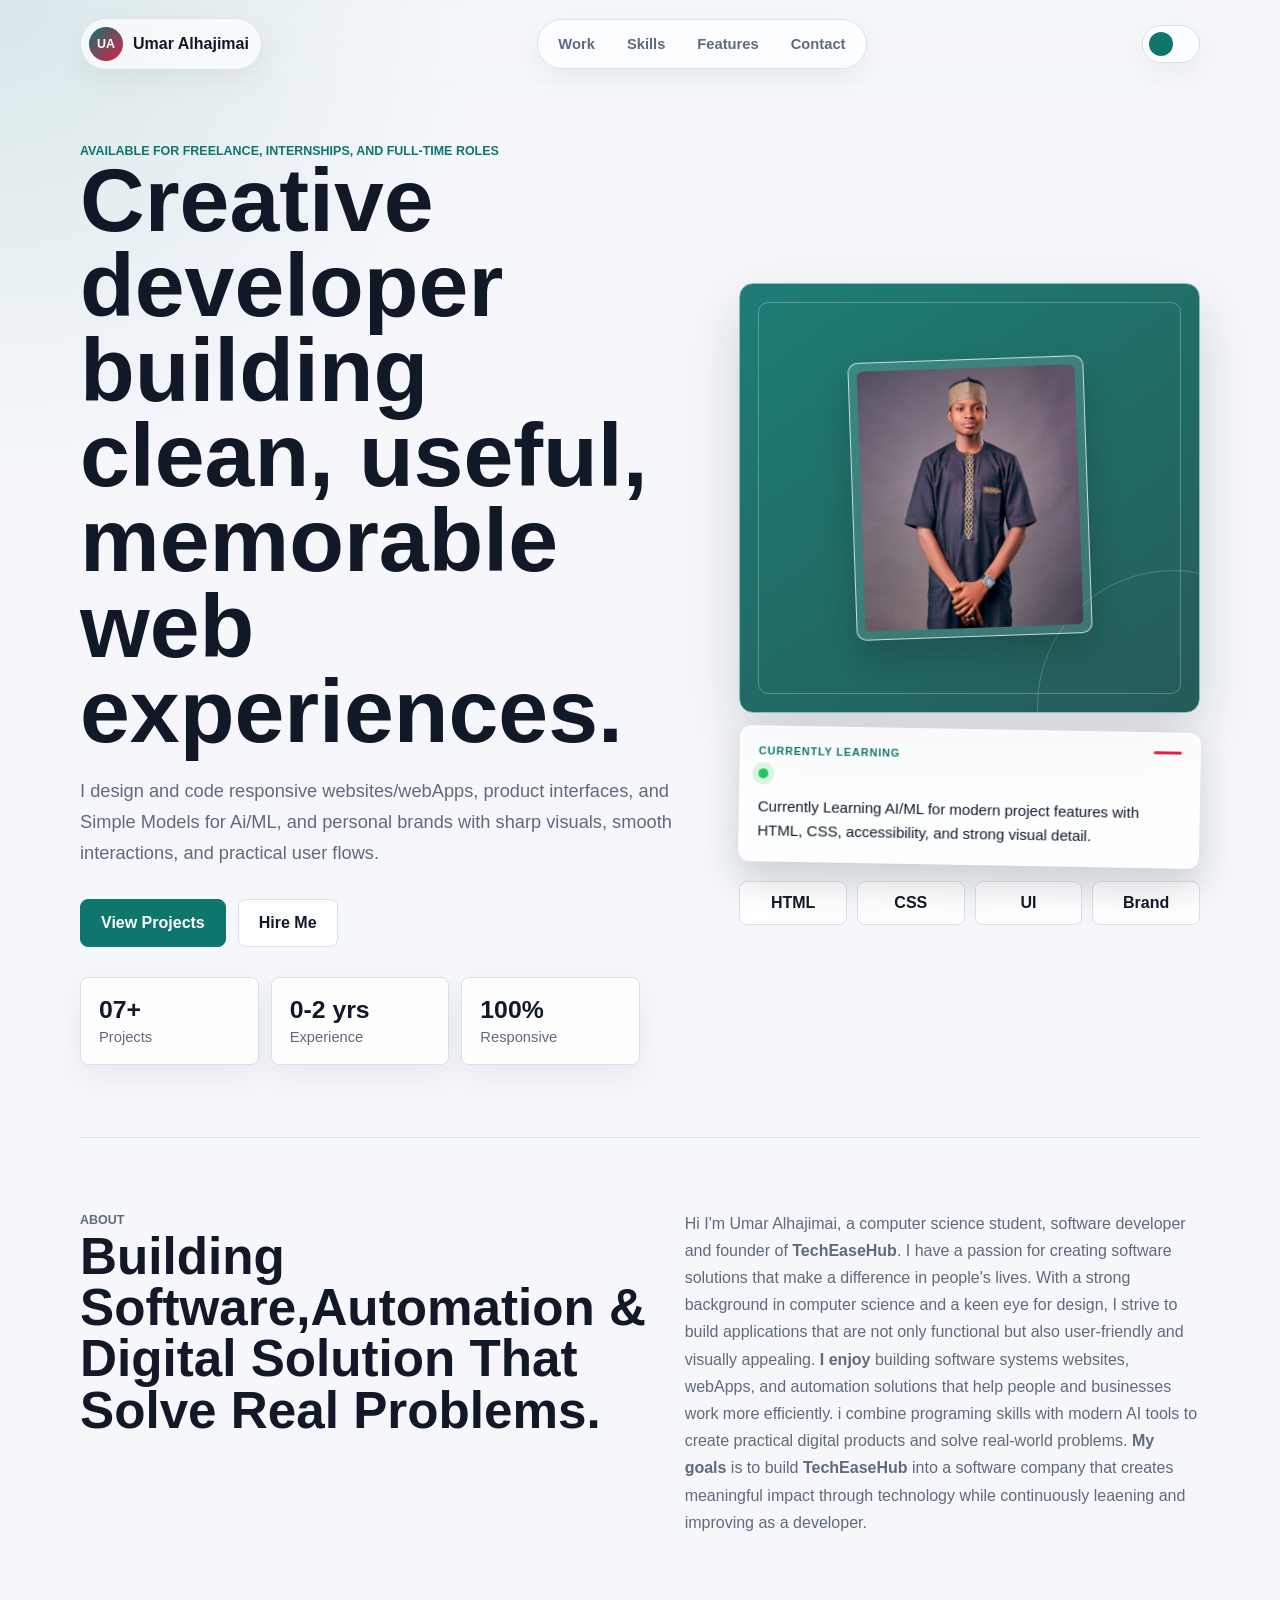
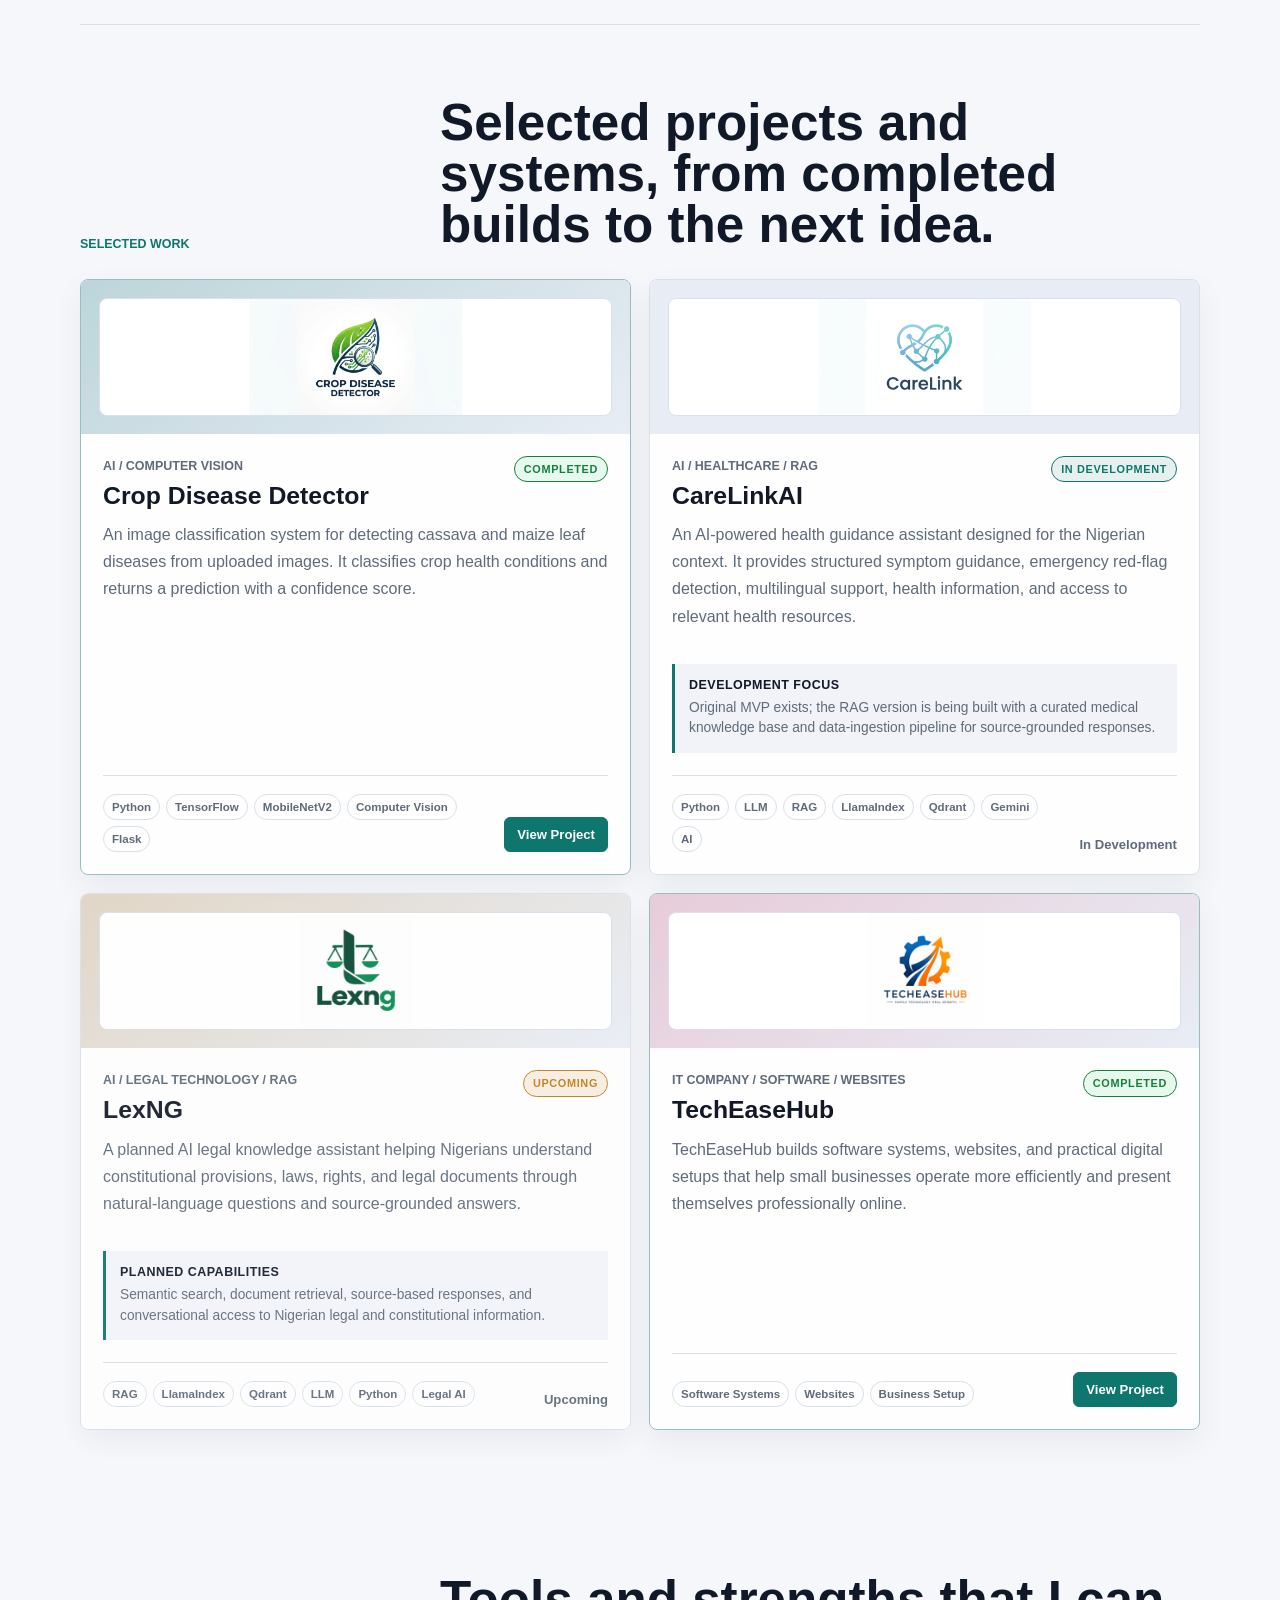
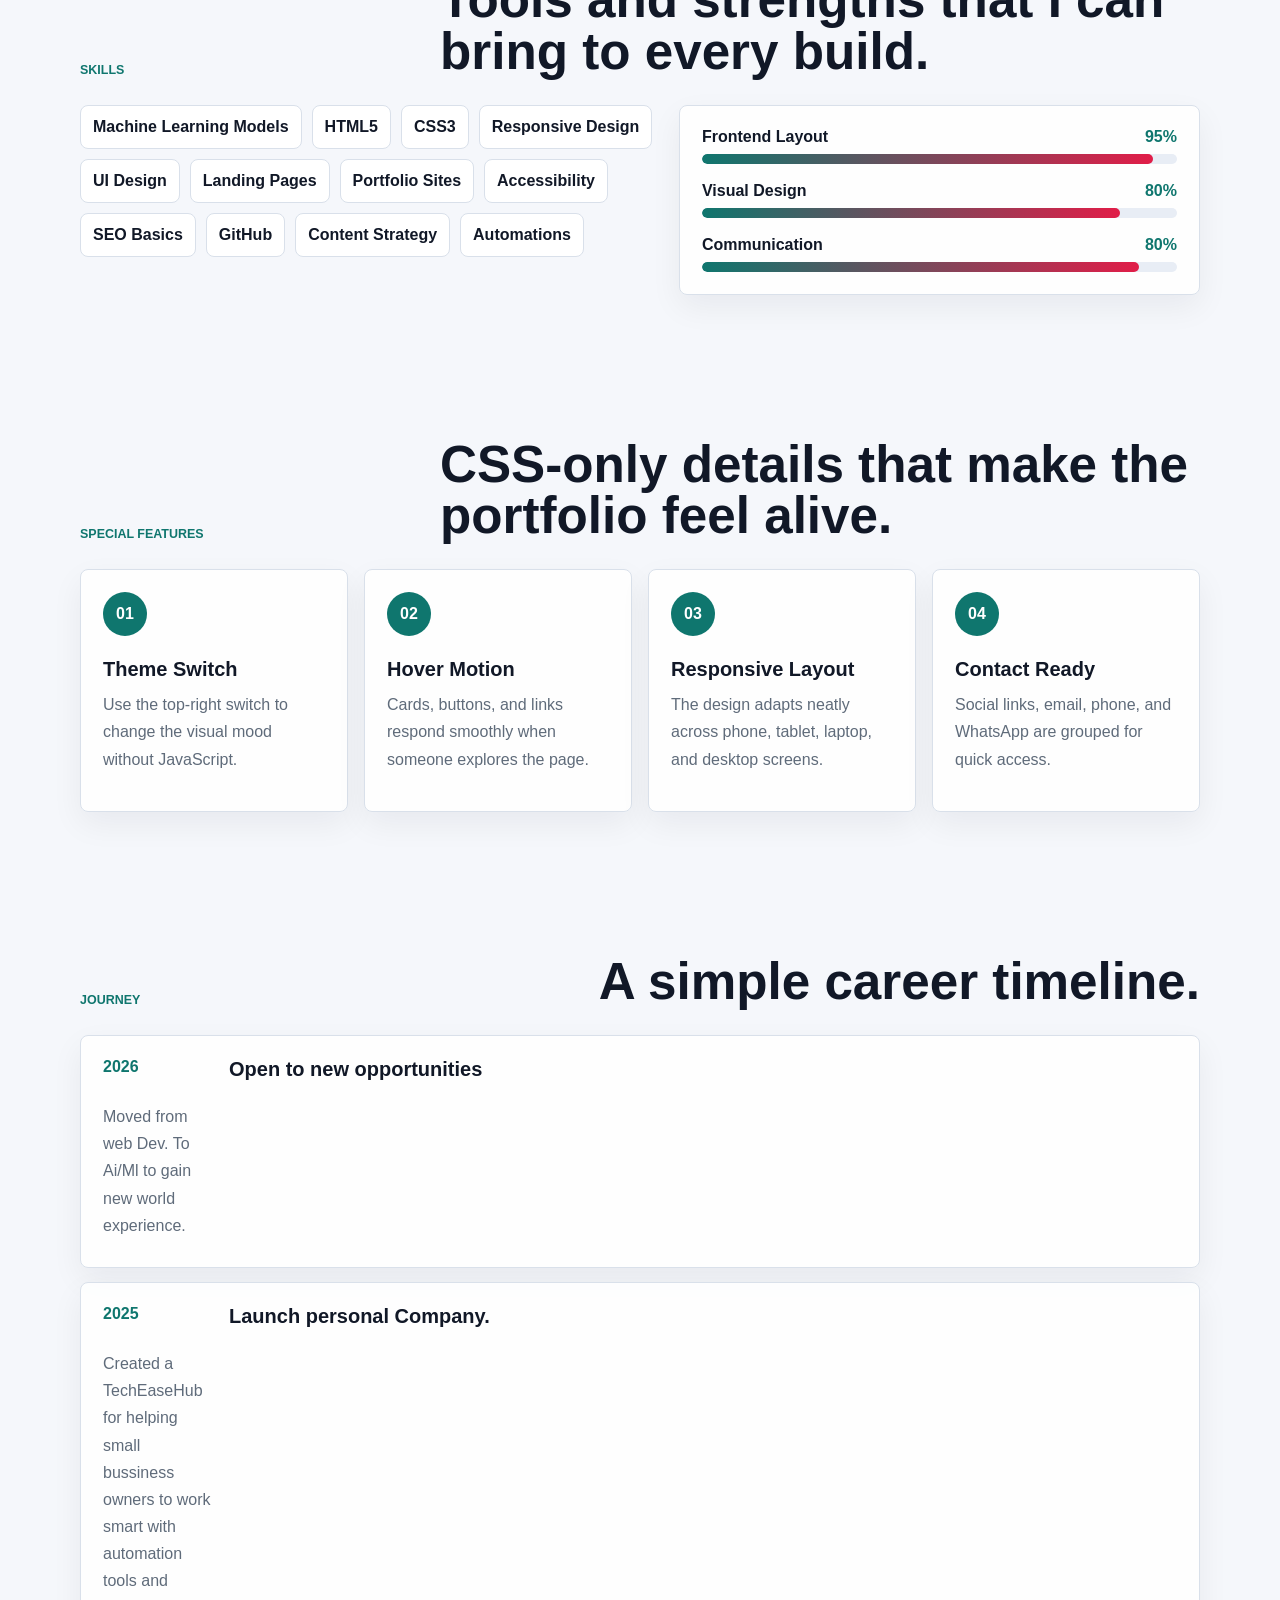
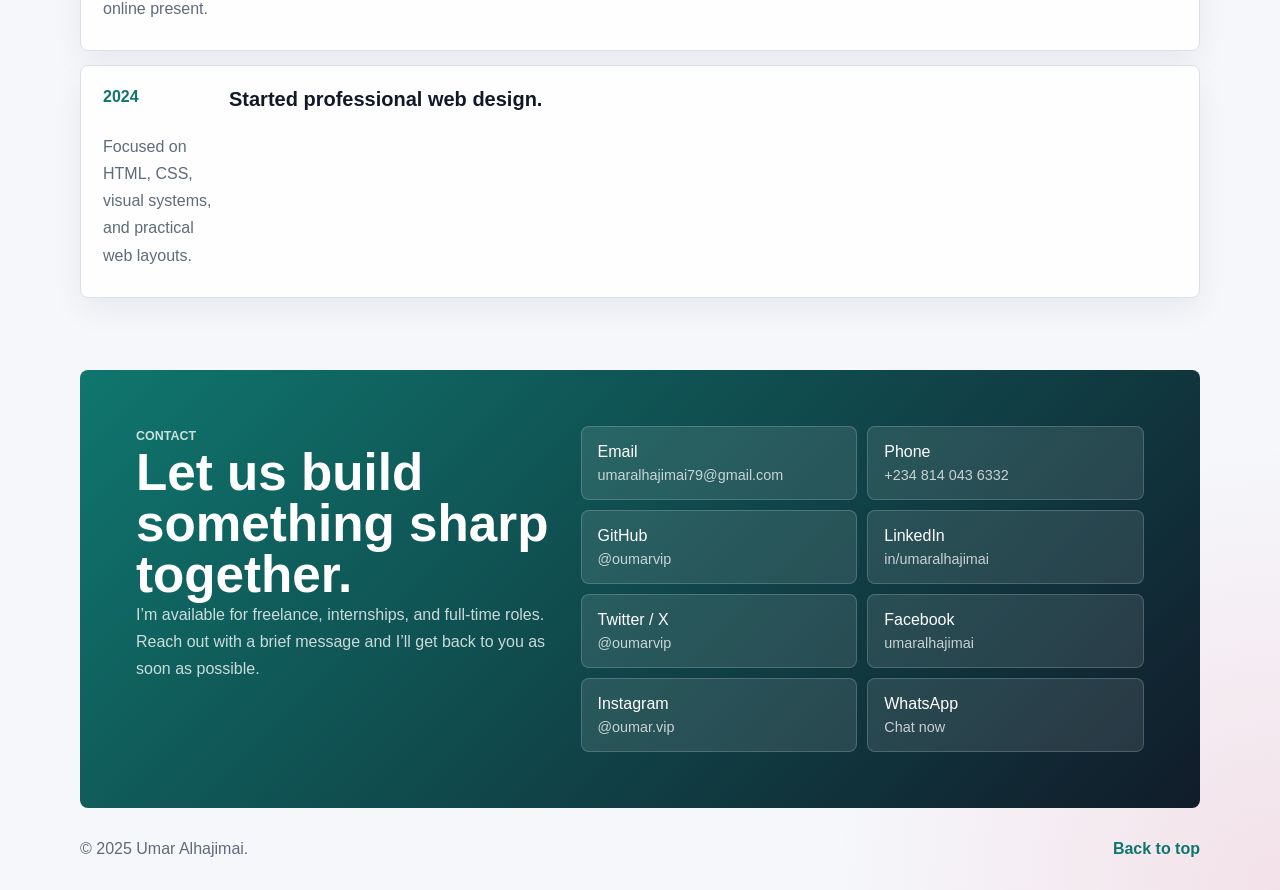
==== commit a6b5f10f: "updating and adding projects" ====
--- a/index.html
+++ b/index.html
@@ -93,146 +93,102 @@
       <section class="section" id="work" aria-labelledby="work-title">
         <div class="section-heading">
           <p class="section-kicker">Selected Work</p>
-          <h2 id="work-title">AI systems shaped by real problems, from completed builds to the next idea.</h2>
+          <h2 id="work-title">Selected projects and systems, from completed builds to the next idea.</h2>
         </div>
 
         <div class="project-grid">
-          <article class="project-card featured">
-            <div class="project-visual carelink-preview">
-              <div class="preview-heading">
-                <span class="preview-label">CareLink AI</span>
-                <span class="preview-state">V2 / in development</span>
-              </div>
-              <div class="evolution-preview">
-                <div>
-                  <span class="preview-label">V1</span>
-                  <strong>Symptom guidance</strong>
-                  <small>Questions, red flags, voice input, and health context</small>
-                </div>
-                <div class="evolution-arrow">→</div>
-                <div>
-                  <span class="preview-label">V2</span>
-                  <strong>Grounded RAG system</strong>
-                  <small>Knowledge base, retrieval, citations, and evaluation</small>
-                </div>
-              </div>
+          <article class="project-card completed-project">
+            <div class="project-visual agriscan-preview">
+              <img class="project-logo" src="logo/crop disease detactor.jpg" alt="Crop Disease Detector logo">
             </div>
             <div class="project-body">
               <div class="project-topline">
-                <p class="tag">AI / Healthcare / RAG</p>
-                <span class="project-status status-evolving">Evolving</span>
-              </div>
-              <h3>CareLink AI</h3>
-              <p>An AI-powered symptom guidance assistant designed with the Nigerian and West African context in mind. The first version was submitted to the 3MTT Knowledge Showcase, and I am now reshaping the project into a more complete, grounded RAG-based AI system.</p>
-              <div class="project-evolution">
                 <div>
-                  <h4>V1 / Existing foundation</h4>
-                  <ul>
-                    <li>AI-powered symptom guidance</li>
-                    <li>Follow-up questions</li>
-                    <li>Emergency/red-flag detection</li>
-                    <li>Multilingual support</li>
-                    <li>Voice input</li>
-                    <li>Medicine safety information</li>
-                    <li>Nearby healthcare facilities</li>
-                    <li>Health reports and history</li>
-                  </ul>
-                </div>
-                <div class="in-development-block">
-                  <h4>V2 / Current development</h4>
-                  <ul>
-                    <li>Complete RAG application</li>
-                    <li>Trusted medical knowledge base</li>
-                    <li>Document ingestion pipeline</li>
-                    <li>Data extraction, cleaning and chunking</li>
-                    <li>Embedding generation</li>
-                    <li>Vector database / semantic retrieval</li>
-                    <li>Grounded AI responses</li>
-                    <li>Source citations</li>
-                    <li>Data injection/update pipeline</li>
-                    <li>Evaluation and testing</li>
-                    <li>Improved production architecture</li>
-                  </ul>
-                </div>
-              </div>
+                  <p class="tag">AI / Computer Vision</p>
+                  <h3>Crop Disease Detector</h3>
+                </div>
+                <span class="project-status status-completed">Completed</span>
+              </div>
+              <p>An image classification system for detecting cassava and maize leaf diseases from uploaded images. It classifies crop health conditions and returns a prediction with a confidence score.</p>
               <div class="project-footer">
-                <div class="tech-tags" aria-label="CareLink AI technologies">
-                  <span>Gemini</span><span>LlamaIndex</span><span>Qdrant</span><span>RAG</span><span>Python</span><span>AI</span>
-                </div>
-                <span class="project-cta disabled-cta">In Development</span>
+                <div class="tech-tags" aria-label="Crop Disease Detector technologies">
+                  <span>Python</span><span>TensorFlow</span><span>MobileNetV2</span><span>Computer Vision</span><span>Flask</span>
+                </div>
+                <a class="project-cta live-cta" href="https://threemtt-cap-stone-project.onrender.com/" target="_blank" rel="noopener noreferrer">View Project</a>
               </div>
             </div>
           </article>
 
           <article class="project-card">
-            <div class="project-visual agriscan-preview">
-              <div class="preview-heading">
-                <span class="preview-label">AgriScan</span>
-                <span class="preview-state">Computer vision</span>
-              </div>
-              <div class="scan-preview">
-                <span class="scan-leaf">✦</span>
-                <span class="scan-line"></span>
-                <strong>Prediction result</strong>
-                <small>Confidence score</small>
-              </div>
+            <div class="project-visual carelink-preview">
+              <img class="project-logo" src="logo/carelink.jpg" alt="CareLinkAI logo">
             </div>
             <div class="project-body">
               <div class="project-topline">
-                <p class="tag">AI Crop Disease Detection</p>
-                <span class="project-status status-completed">Completed</span>
-              </div>
-              <h3>AgriScan</h3>
-              <p>An AI-powered crop disease detection system that uses computer vision to identify diseases from crop leaf images and provide prediction results.</p>
-              <ul class="project-features">
-                <li>Cassava disease detection</li>
-                <li>Maize disease detection</li>
-                <li>Image upload and preview</li>
-                <li>Disease prediction and confidence score</li>
-                <li>Basic guidance/advice</li>
-              </ul>
+                <div>
+                  <p class="tag">AI / Healthcare / RAG</p>
+                  <h3>CareLinkAI</h3>
+                </div>
+                <span class="project-status status-evolving">In Development</span>
+              </div>
+              <p>An AI-powered health guidance assistant designed for the Nigerian context. It provides structured symptom guidance, emergency red-flag detection, multilingual support, health information, and access to relevant health resources.</p>
+              <div class="project-note">
+                <strong>Development focus</strong>
+                <span>Original MVP exists; the RAG version is being built with a curated medical knowledge base and data-ingestion pipeline for source-grounded responses.</span>
+              </div>
               <div class="project-footer">
-                <div class="tech-tags" aria-label="AgriScan technologies">
-                  <span>Python</span><span>TensorFlow</span><span>Keras</span><span>MobileNetV2</span><span>Flask</span><span>Computer Vision</span>
-                </div>
-                <span class="project-cta completed-cta">Completed project</span>
-              </div>
-            </div>
-          </article>
-
-          <article class="project-card">
+                <div class="tech-tags" aria-label="CareLinkAI technologies">
+                  <span>Python</span><span>LLM</span><span>RAG</span><span>LlamaIndex</span><span>Qdrant</span><span>Gemini</span><span>AI</span>
+                </div>
+                <span class="project-cta disabled-cta">In Development</span>
+              </div>
+            </div>
+          </article>
+
+          <article class="project-card upcoming-project">
             <div class="project-visual lexng-preview">
-              <div class="preview-heading">
-                <span class="preview-label">LexNG</span>
-                <span class="preview-state">Knowledge retrieval</span>
-              </div>
-              <div class="document-preview">
-                <span>Constitution</span>
-                <span>Legal documents</span>
-                <span>Semantic search</span>
-                <strong>Source-based responses</strong>
-              </div>
+              <img class="project-logo" src="logo/lexng logo.jpeg" alt="LexNG logo">
             </div>
             <div class="project-body">
               <div class="project-topline">
-                <p class="tag">AI / Legal Technology / RAG</p>
+                <div>
+                  <p class="tag">AI / Legal Technology / RAG</p>
+                  <h3>LexNG</h3>
+                </div>
                 <span class="project-status status-upcoming">Upcoming</span>
               </div>
-              <h3>LexNG</h3>
-              <p>An upcoming AI-powered legal and constitutional knowledge assistant focused on helping users retrieve and understand information from Nigerian laws, constitutional provisions, and other trusted legal sources.</p>
-              <ul class="project-features">
-                <li>RAG-based legal knowledge retrieval</li>
-                <li>Nigerian Constitution and legal documents</li>
-                <li>Semantic search</li>
-                <li>Grounded answers</li>
-                <li>Source-based responses</li>
-                <li>Legal information retrieval and explanation</li>
-              </ul>
+              <p>A planned AI legal knowledge assistant helping Nigerians understand constitutional provisions, laws, rights, and legal documents through natural-language questions and source-grounded answers.</p>
+              <div class="project-note">
+                <strong>Planned capabilities</strong>
+                <span>Semantic search, document retrieval, source-based responses, and conversational access to Nigerian legal and constitutional information.</span>
+              </div>
               <div class="project-footer">
-                <div class="tech-tags" aria-label="LexNG planned technologies">
-                  <span>RAG</span><span>LlamaIndex</span><span>Qdrant</span><span>LLM</span><span>Semantic Search</span>
-                </div>
-                <span class="project-cta disabled-cta">Coming Soon</span>
+                <div class="tech-tags" aria-label="LexNG technologies">
+                  <span>RAG</span><span>LlamaIndex</span><span>Qdrant</span><span>LLM</span><span>Python</span><span>Legal AI</span>
+                </div>
+                <span class="project-cta disabled-cta">Upcoming</span>
+              </div>
+            </div>
+          </article>
+
+          <article class="project-card completed-project">
+            <div class="project-visual techeasehub-preview">
+              <img class="project-logo" src="logo/techeasehub.jpeg" alt="TechEaseHub logo">
+            </div>
+            <div class="project-body">
+              <div class="project-topline">
+                <div>
+                  <p class="tag">IT Company / Software / Websites</p>
+                  <h3>TechEaseHub</h3>
+                </div>
+                <span class="project-status status-completed">Completed</span>
+              </div>
+              <p>TechEaseHub builds software systems, websites, and practical digital setups that help small businesses operate more efficiently and present themselves professionally online.</p>
+              <div class="project-footer">
+                <div class="tech-tags" aria-label="TechEaseHub services">
+                  <span>Software Systems</span><span>Websites</span><span>Business Setup</span>
+                </div>
+                <a class="project-cta live-cta" href="../../2026-07-05/hi/outputs/techeasehub.html" target="_blank" rel="noopener noreferrer">View Project</a>
               </div>
             </div>
           </article>
--- a/styles.css
+++ b/styles.css
@@ -475,9 +475,12 @@
   display: grid;
   grid-template-columns: repeat(2, minmax(0, 1fr));
   gap: 18px;
+  align-items: stretch;
 }
 
 .project-card {
+  display: flex;
+  flex-direction: column;
   overflow: hidden;
   border-radius: 8px;
   transition: transform 0.22s ease, box-shadow 0.22s ease;
@@ -488,18 +491,28 @@
   box-shadow: var(--shadow);
 }
 
-.project-card.featured {
-  grid-column: 1 / -1;
-}
-
 .project-visual {
-  min-height: 230px;
   padding: 18px;
+  min-height: 154px;
   background: var(--surface-strong);
 }
 
-.featured .project-visual {
-  min-height: 250px;
+.project-logo {
+  display: block;
+  width: 100%;
+  height: 118px;
+  border: 1px solid var(--line);
+  border-radius: 8px;
+  object-fit: contain;
+  background: var(--surface);
+}
+
+.completed-project {
+  border-color: color-mix(in srgb, var(--primary) 32%, var(--line));
+}
+
+.upcoming-project {
+  opacity: 0.92;
 }
 
 .preview-heading,
@@ -612,6 +625,10 @@
   background: linear-gradient(145deg, color-mix(in srgb, var(--gold) 22%, var(--surface-strong)), var(--surface-strong));
 }
 
+.techeasehub-preview {
+  background: linear-gradient(145deg, color-mix(in srgb, var(--accent) 16%, var(--surface-strong)), var(--surface-strong));
+}
+
 .document-preview {
   grid-template-columns: repeat(2, 1fr);
 }
@@ -622,7 +639,25 @@
   color: var(--primary-dark);
 }
 
+.business-preview {
+  display: grid;
+  gap: 8px;
+  min-height: 145px;
+  align-content: center;
+  padding: 20px;
+  border: 1px solid var(--line);
+  border-radius: 8px;
+  background: var(--surface);
+}
+
+.business-preview span {
+  color: var(--muted);
+}
+
 .project-body {
+  display: flex;
+  flex: 1;
+  flex-direction: column;
   padding: 22px;
 }
 
@@ -631,8 +666,14 @@
   margin-bottom: 12px;
 }
 
+.project-topline h3 {
+  margin: 5px 0 0;
+  font-size: 1.55rem;
+  line-height: 1.1;
+}
+
 .project-topline .tag {
-  max-width: 70%;
+  max-width: 100%;
 }
 
 .project-status {
@@ -671,6 +712,27 @@
   border-top: 1px solid var(--line);
 }
 
+.project-note {
+  display: grid;
+  gap: 6px;
+  margin: 18px 0 22px;
+  padding: 14px;
+  border-left: 3px solid var(--primary);
+  background: color-mix(in srgb, var(--surface-strong) 58%, transparent);
+}
+
+.project-note strong {
+  font-size: 0.78rem;
+  letter-spacing: 0.04em;
+  text-transform: uppercase;
+}
+
+.project-note span {
+  color: var(--muted);
+  font-size: 0.86rem;
+  line-height: 1.5;
+}
+
 .project-evolution > div {
   padding: 14px;
   border-radius: 8px;
@@ -705,6 +767,7 @@
 
 .project-footer {
   align-items: end;
+  margin-top: auto;
   padding-top: 18px;
   border-top: 1px solid var(--line);
 }
@@ -738,6 +801,21 @@
 
 .completed-cta {
   color: #15803d;
+}
+
+.live-cta {
+  padding: 9px 12px;
+  border: 1px solid var(--primary);
+  border-radius: 6px;
+  color: #ffffff;
+  background: var(--primary);
+  transition: background 0.2s ease, transform 0.2s ease;
+}
+
+.live-cta:hover {
+  color: #ffffff;
+  background: var(--primary-dark);
+  transform: translateY(-2px);
 }
 
 .skills-layout {
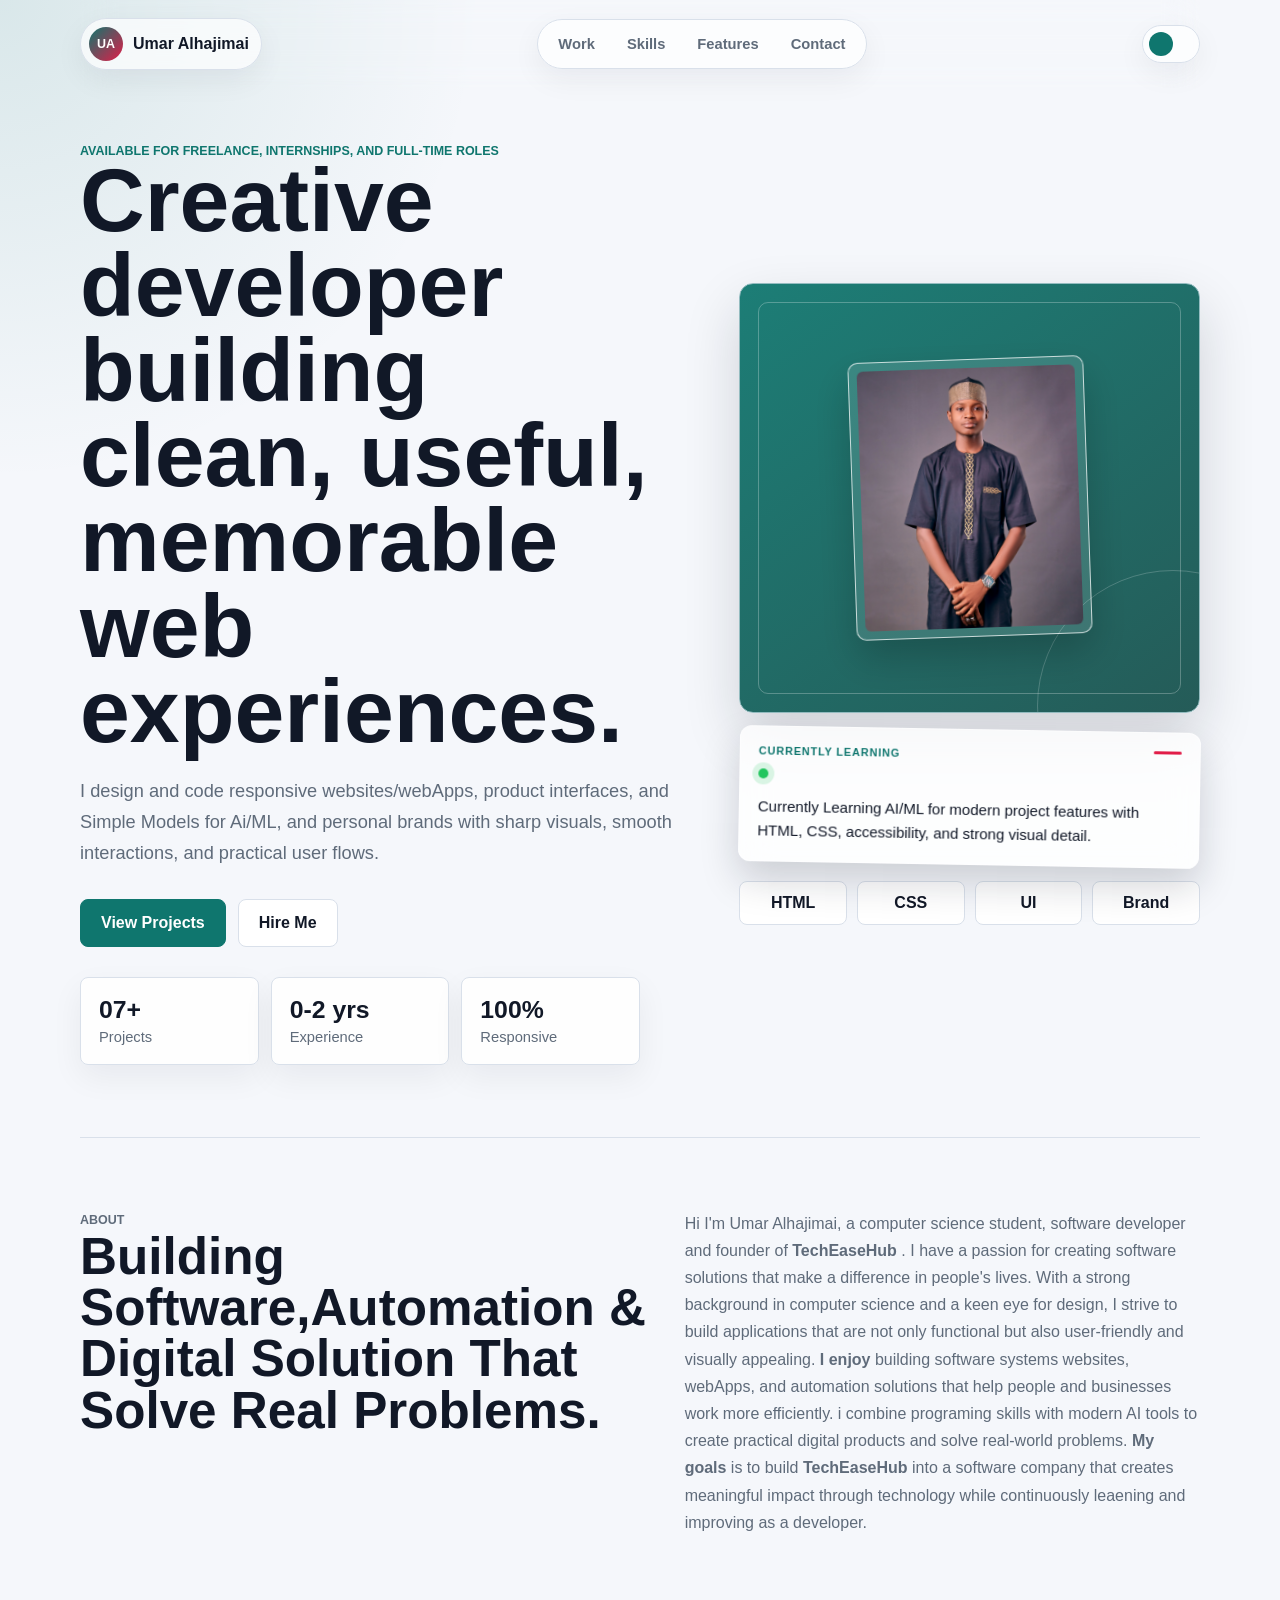
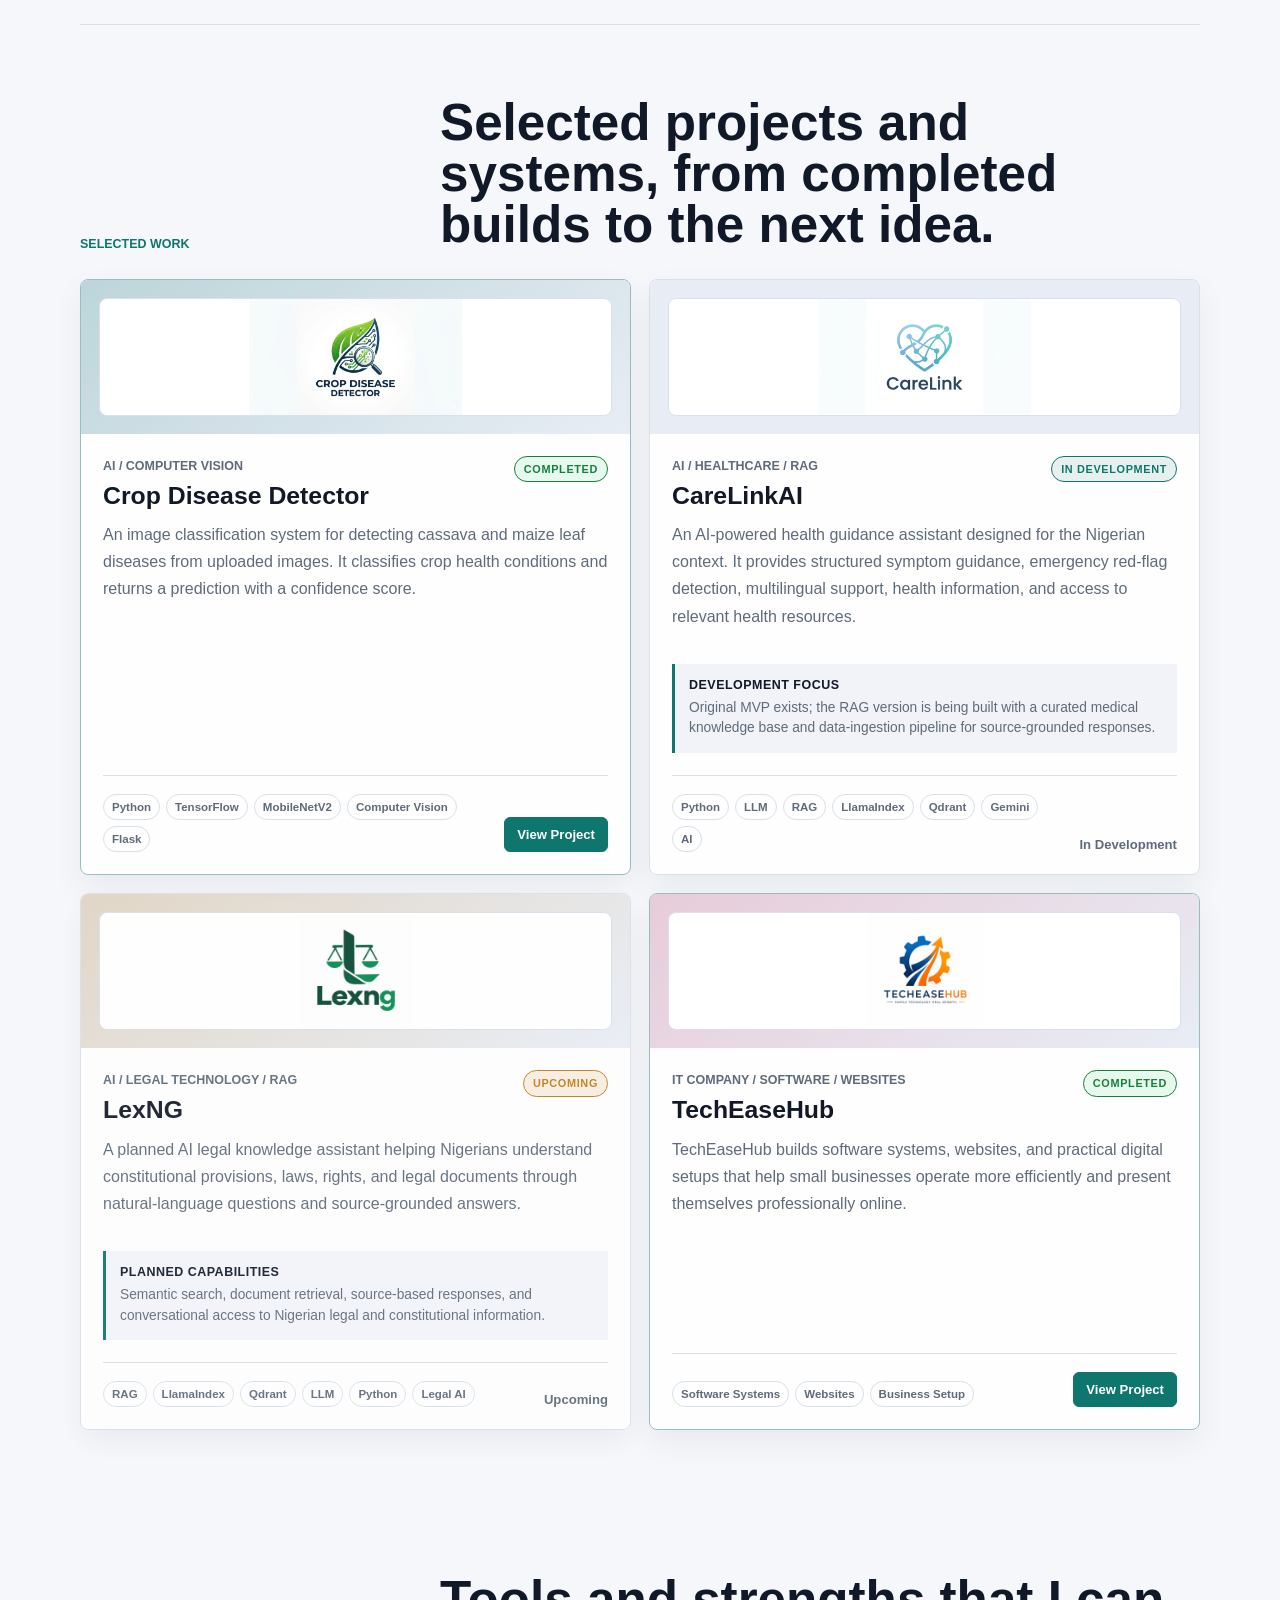
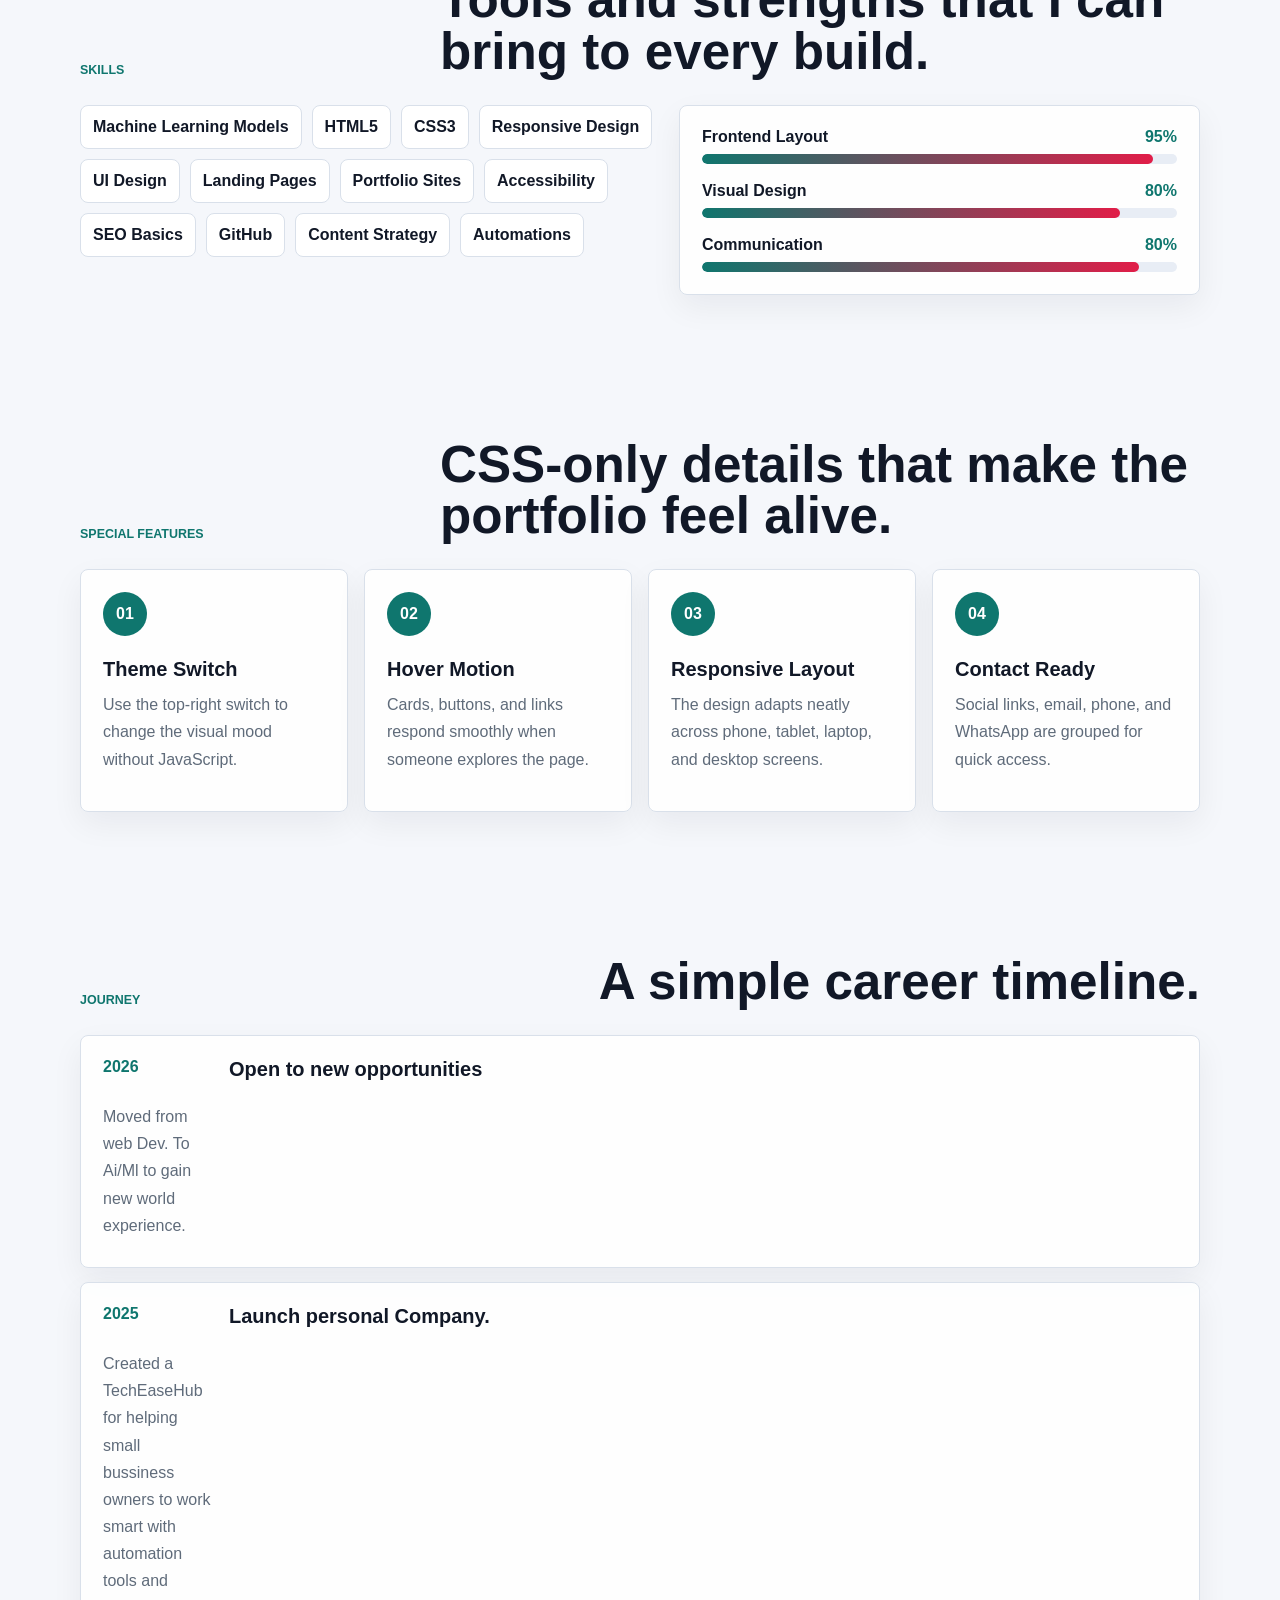
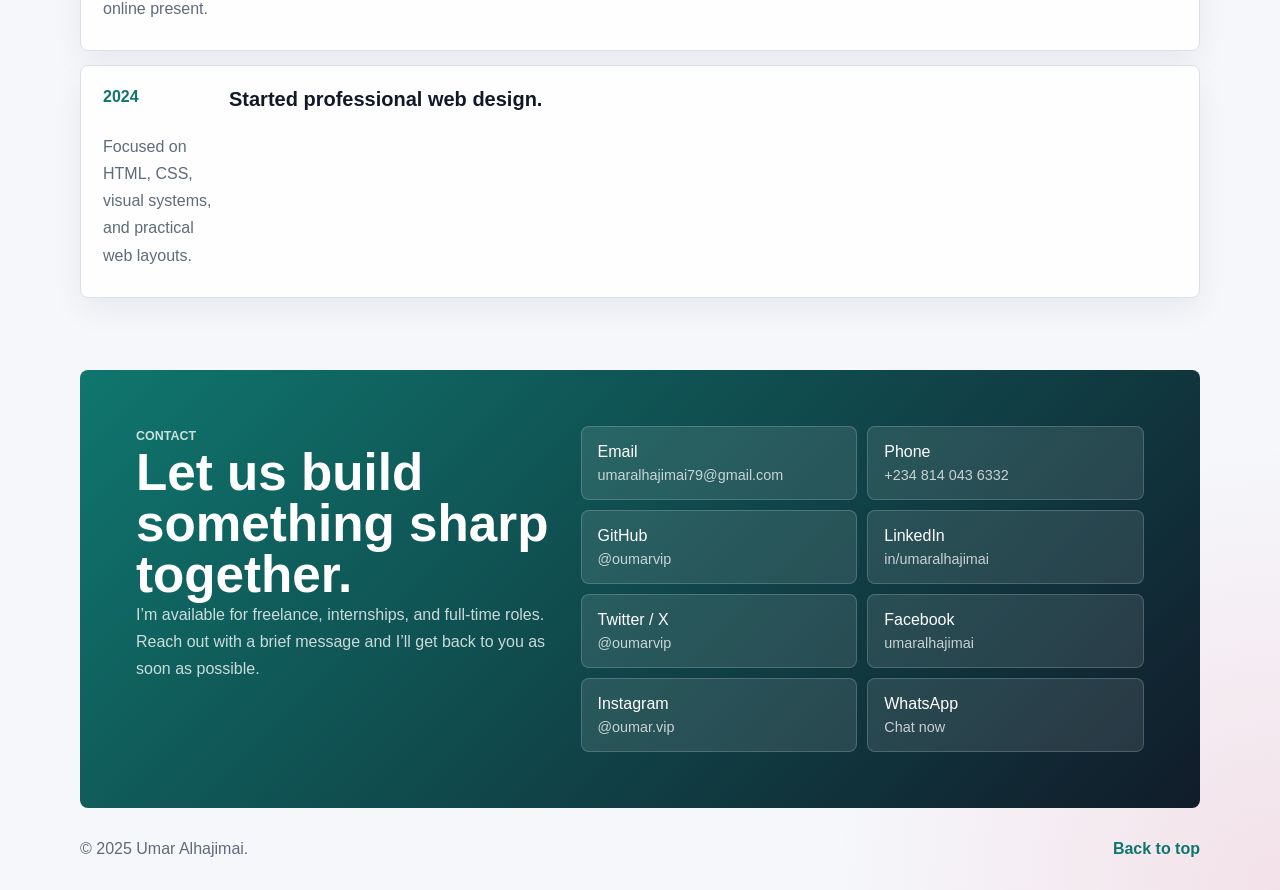
==== commit d6689155: "adding a little correction" ====
--- a/index.html
+++ b/index.html
@@ -3,8 +3,9 @@
 <head>
   <meta charset="UTF-8">
   <meta name="viewport" content="width=device-width, initial-scale=1.0">
-  <title>Umar Alhajimai Portfolio</title>
+  <title>Umar Alhajimai </title>
   <link rel="stylesheet" href="styles.css">
+  <link rel="icon" href="profileimage.jpg" type="image/x-icon">
 </head>
 <body>
   <input class="theme-toggle" type="checkbox" id="theme-toggle" aria-label="Toggle warm theme">
@@ -84,9 +85,9 @@
           <h2 id="about-title">Building Software,Automation & Digital Solution That Solve Real Problems.</h2>
         </div>
         <p>
-          Hi I'm Umar Alhajimai, a computer science student, software developer and founder of <b> <a href=""></a>TechEaseHub</b>. I have a passion for creating software solutions that make a difference in people's lives. With a strong background in computer science and a keen eye for design, I strive to build applications that are not only functional but also user-friendly and visually appealing.
+          Hi I'm Umar Alhajimai, a computer science student, software developer and founder of <b> <a href="">TechEaseHub</b> </a>. I have a passion for creating software solutions that make a difference in people's lives. With a strong background in computer science and a keen eye for design, I strive to build applications that are not only functional but also user-friendly and visually appealing.
           <b>I enjoy</b> building software systems websites, webApps, and automation solutions that help people and businesses work more efficiently. i combine programing skills with modern AI tools to create practical digital products and solve real-world problems.
-          <b>My goals</b> is to build <b> <a href="#"></a>TechEaseHub</b> into a software company that creates meaningful impact through technology while continuously leaening and improving as a developer.
+          <b>My goals</b> is to build <b> <a href="#">TechEaseHub</b> </a>into a software company that creates meaningful impact through technology while continuously leaening and improving as a developer.
         </p>
       </section>
 
@@ -188,7 +189,7 @@
                 <div class="tech-tags" aria-label="TechEaseHub services">
                   <span>Software Systems</span><span>Websites</span><span>Business Setup</span>
                 </div>
-                <a class="project-cta live-cta" href="../../2026-07-05/hi/outputs/techeasehub.html" target="_blank" rel="noopener noreferrer">View Project</a>
+                <a class="project-cta live-cta" href="https://oumarvip.github.io/TechEaseHub/" target="_blank" rel="noopener noreferrer">View Project</a>
               </div>
             </div>
           </article>
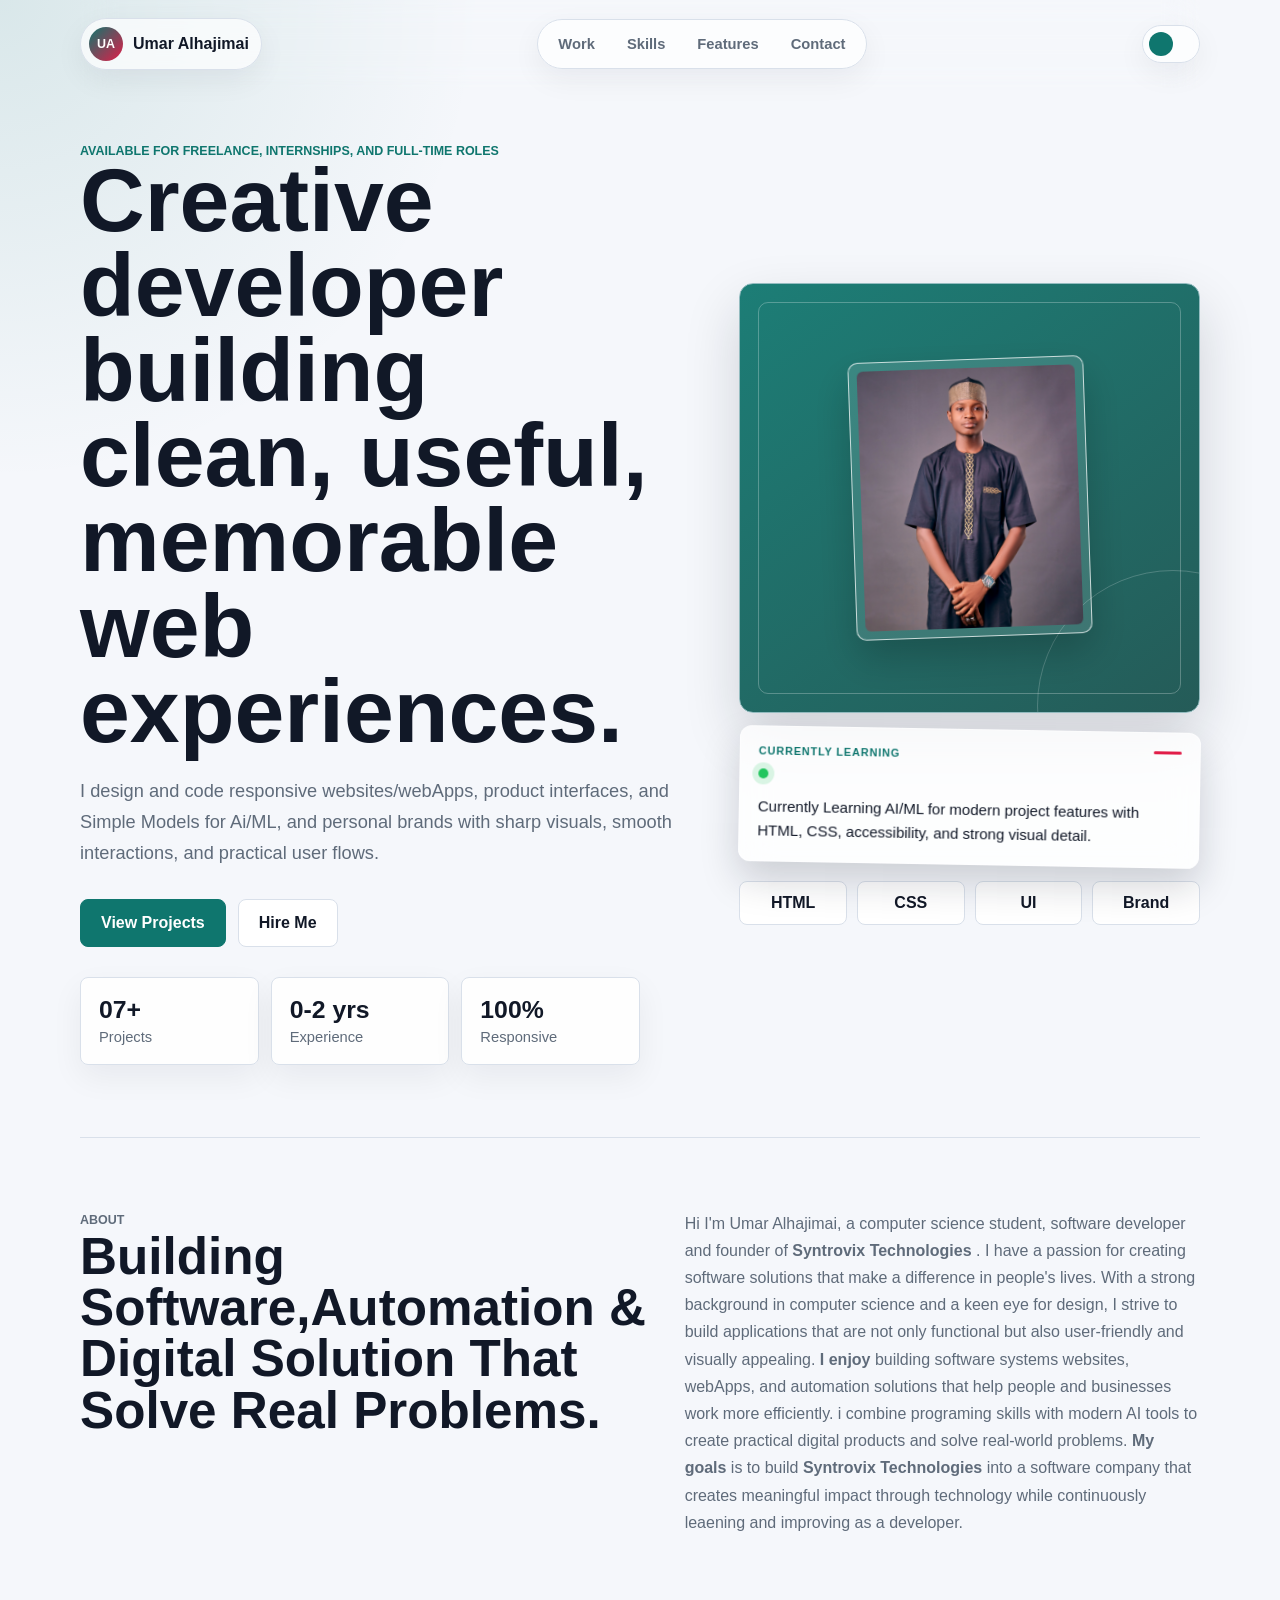
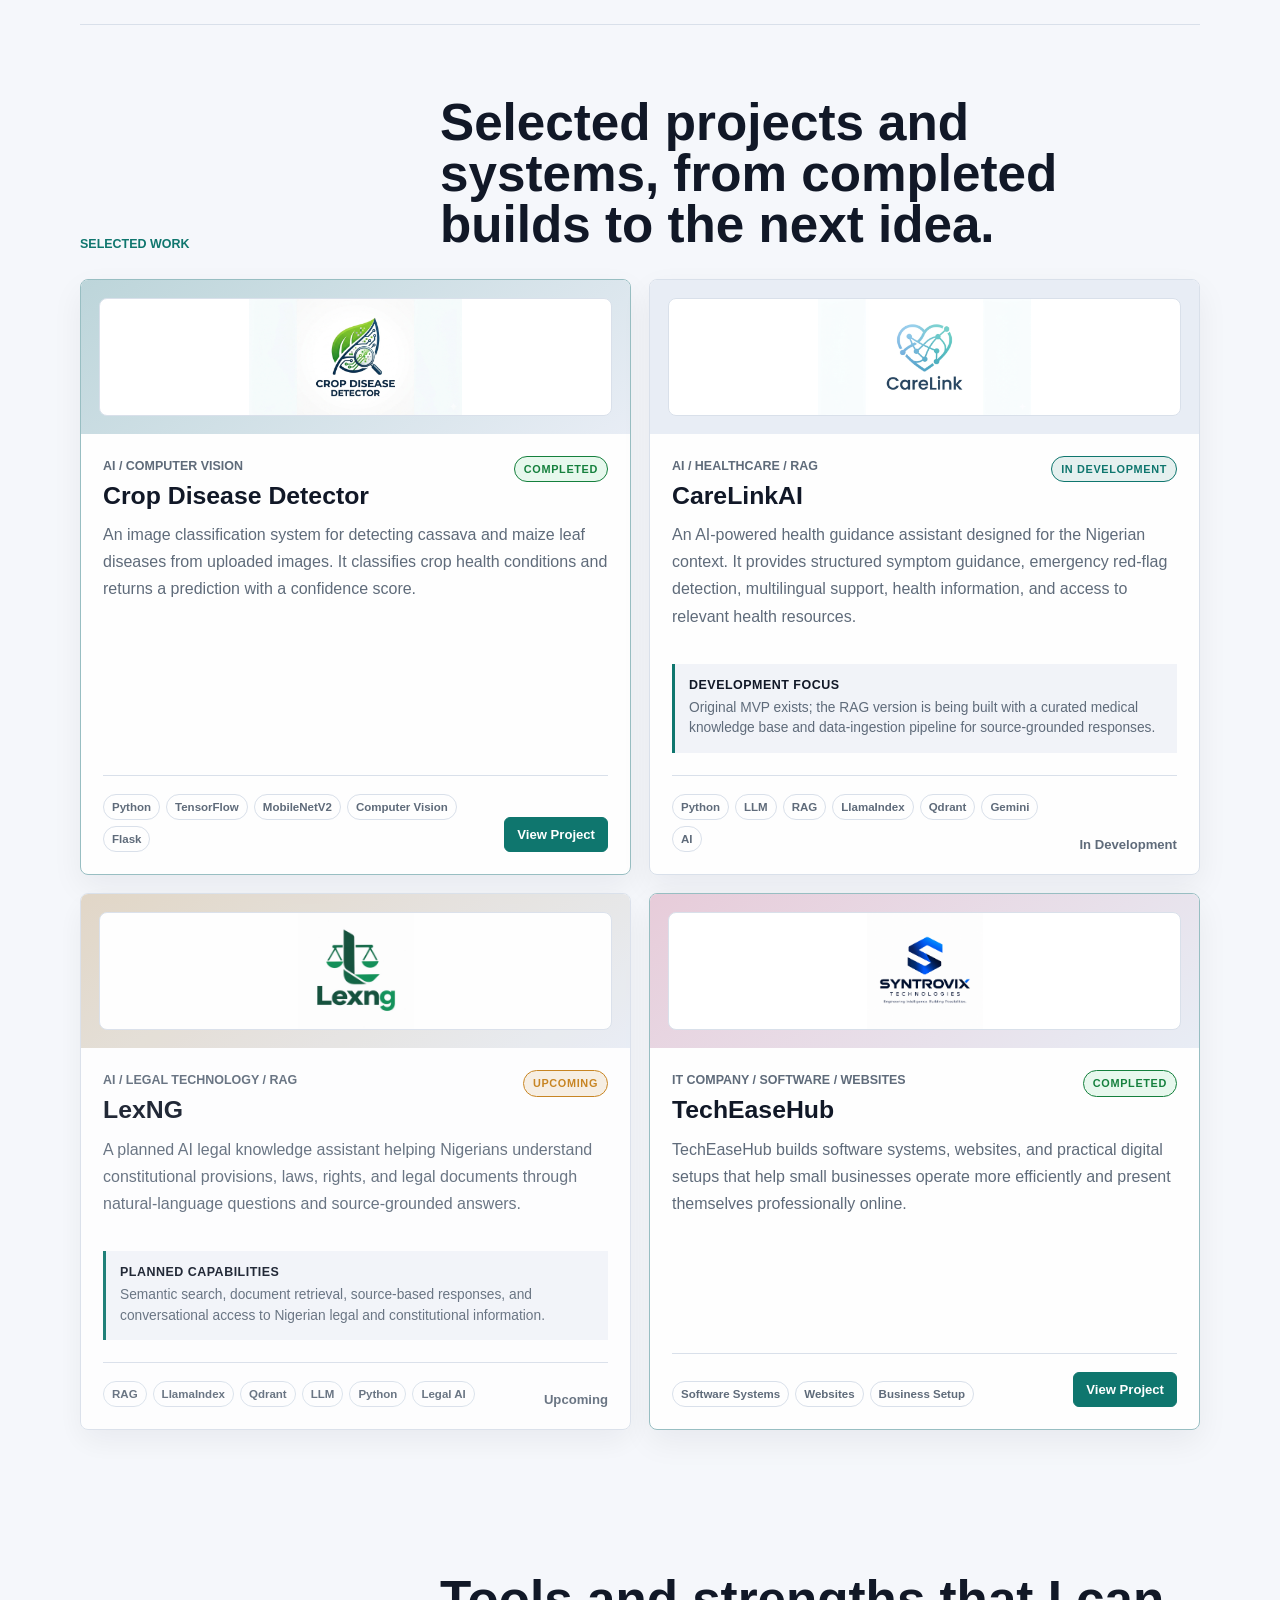
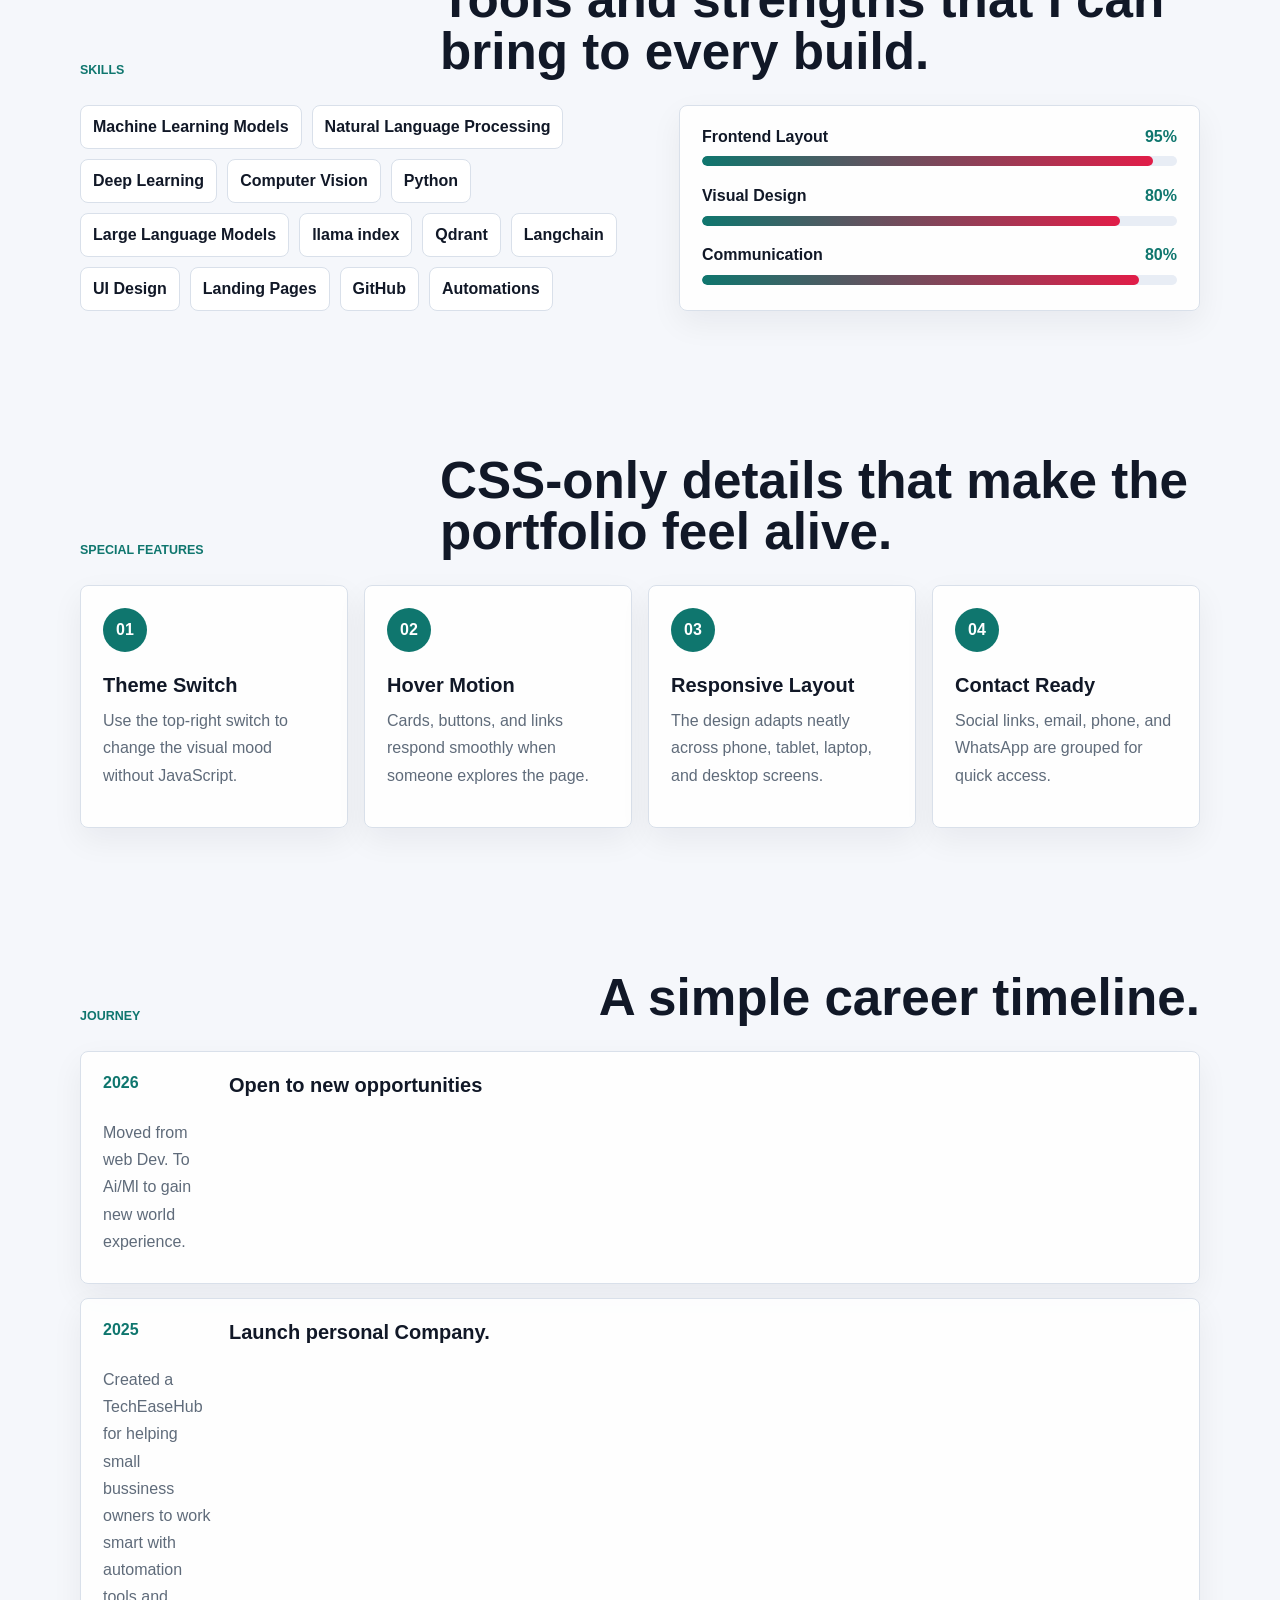
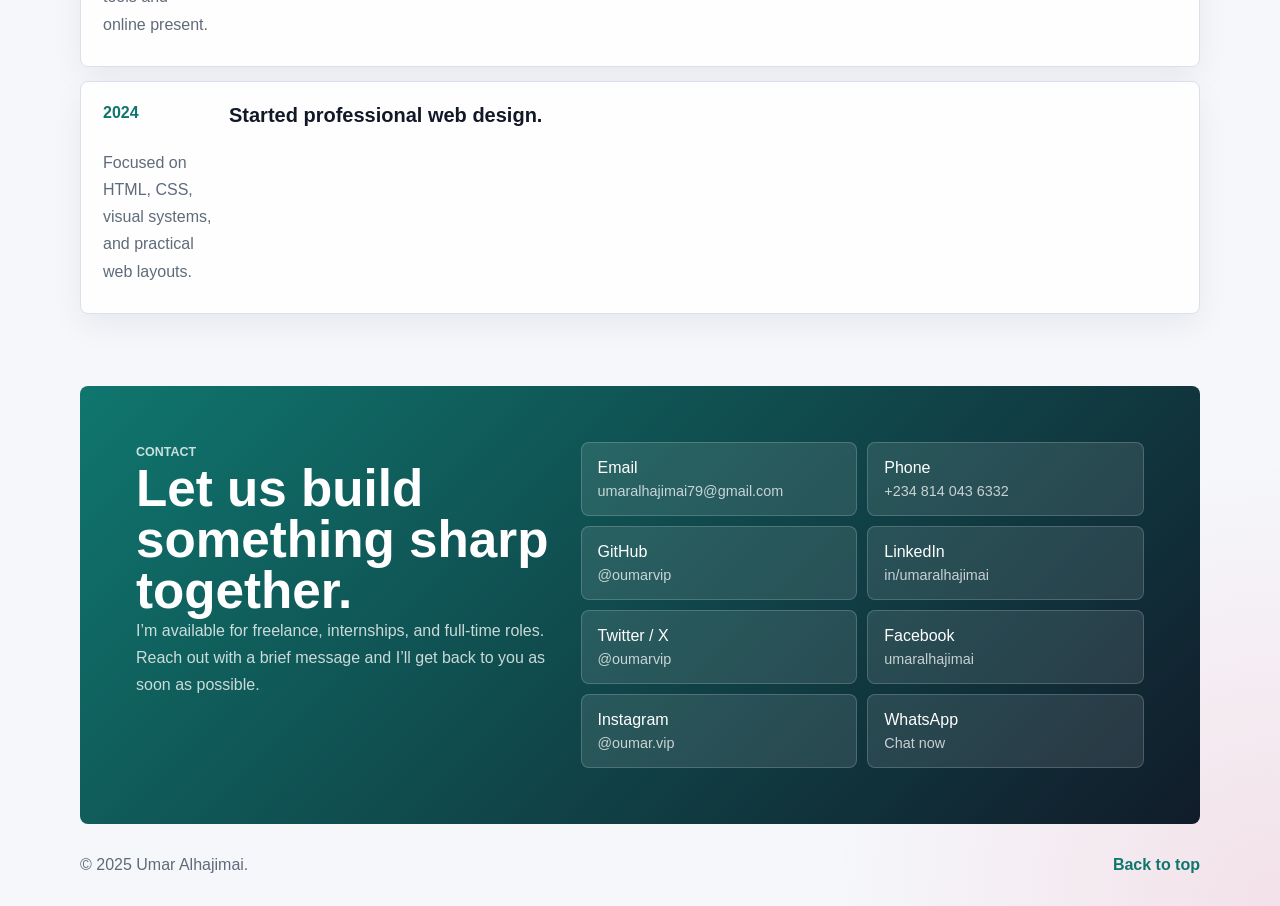
==== commit 07e73547: "tiny fisx" ====
--- a/index.html
+++ b/index.html
@@ -85,9 +85,9 @@
           <h2 id="about-title">Building Software,Automation & Digital Solution That Solve Real Problems.</h2>
         </div>
         <p>
-          Hi I'm Umar Alhajimai, a computer science student, software developer and founder of <b> <a href="">TechEaseHub</b> </a>. I have a passion for creating software solutions that make a difference in people's lives. With a strong background in computer science and a keen eye for design, I strive to build applications that are not only functional but also user-friendly and visually appealing.
+          Hi I'm Umar Alhajimai, a computer science student, software developer and founder of <b> <a href="https://syntrovixtechnologies.netlify.app/">Syntrovix Technologies</b> </a>. I have a passion for creating software solutions that make a difference in people's lives. With a strong background in computer science and a keen eye for design, I strive to build applications that are not only functional but also user-friendly and visually appealing.
           <b>I enjoy</b> building software systems websites, webApps, and automation solutions that help people and businesses work more efficiently. i combine programing skills with modern AI tools to create practical digital products and solve real-world problems.
-          <b>My goals</b> is to build <b> <a href="#">TechEaseHub</b> </a>into a software company that creates meaningful impact through technology while continuously leaening and improving as a developer.
+          <b>My goals</b> is to build <b> <a href="https://syntrovixtechnologies.netlify.app/">Syntrovix Technologies</b> </a>into a software company that creates meaningful impact through technology while continuously leaening and improving as a developer.
         </p>
       </section>
 
@@ -174,7 +174,7 @@
 
           <article class="project-card completed-project">
             <div class="project-visual techeasehub-preview">
-              <img class="project-logo" src="logo/techeasehub.jpeg" alt="TechEaseHub logo">
+              <img class="project-logo" src="logo/Syntrovix Futuristic Blue Logo.png" alt="syntrovix logo">
             </div>
             <div class="project-body">
               <div class="project-topline">
@@ -186,10 +186,10 @@
               </div>
               <p>TechEaseHub builds software systems, websites, and practical digital setups that help small businesses operate more efficiently and present themselves professionally online.</p>
               <div class="project-footer">
-                <div class="tech-tags" aria-label="TechEaseHub services">
+                <div class="tech-tags" aria-label="Syntrovix Technologies services">
                   <span>Software Systems</span><span>Websites</span><span>Business Setup</span>
                 </div>
-                <a class="project-cta live-cta" href="https://oumarvip.github.io/TechEaseHub/" target="_blank" rel="noopener noreferrer">View Project</a>
+                <a class="project-cta live-cta" href="https://syntrovixtechnologies.netlify.app/" target="_blank" rel="noopener noreferrer">View Project</a>
               </div>
             </div>
           </article>
@@ -205,16 +205,17 @@
         <div class="skills-layout">
           <div class="skill-list">
             <span>Machine Learning Models</span>
-            <span>HTML5</span>
-            <span>CSS3</span>
-            <span>Responsive Design</span>
+            <span>Natural Language Processing</span>
+            <span>Deep Learning</span>
+            <span>Computer Vision</span>
+            <span>Python</span>
+            <span>Large Language Models</span>
+            <span>llama index</span>
+            <span>Qdrant</span>
+            <span>Langchain</span>
             <span>UI Design</span>
             <span>Landing Pages</span>
-            <span>Portfolio Sites</span>
-            <span>Accessibility</span>
-            <span>SEO Basics</span>
             <span>GitHub</span>
-            <span>Content Strategy</span>
             <span>Automations</span>
           </div>
 
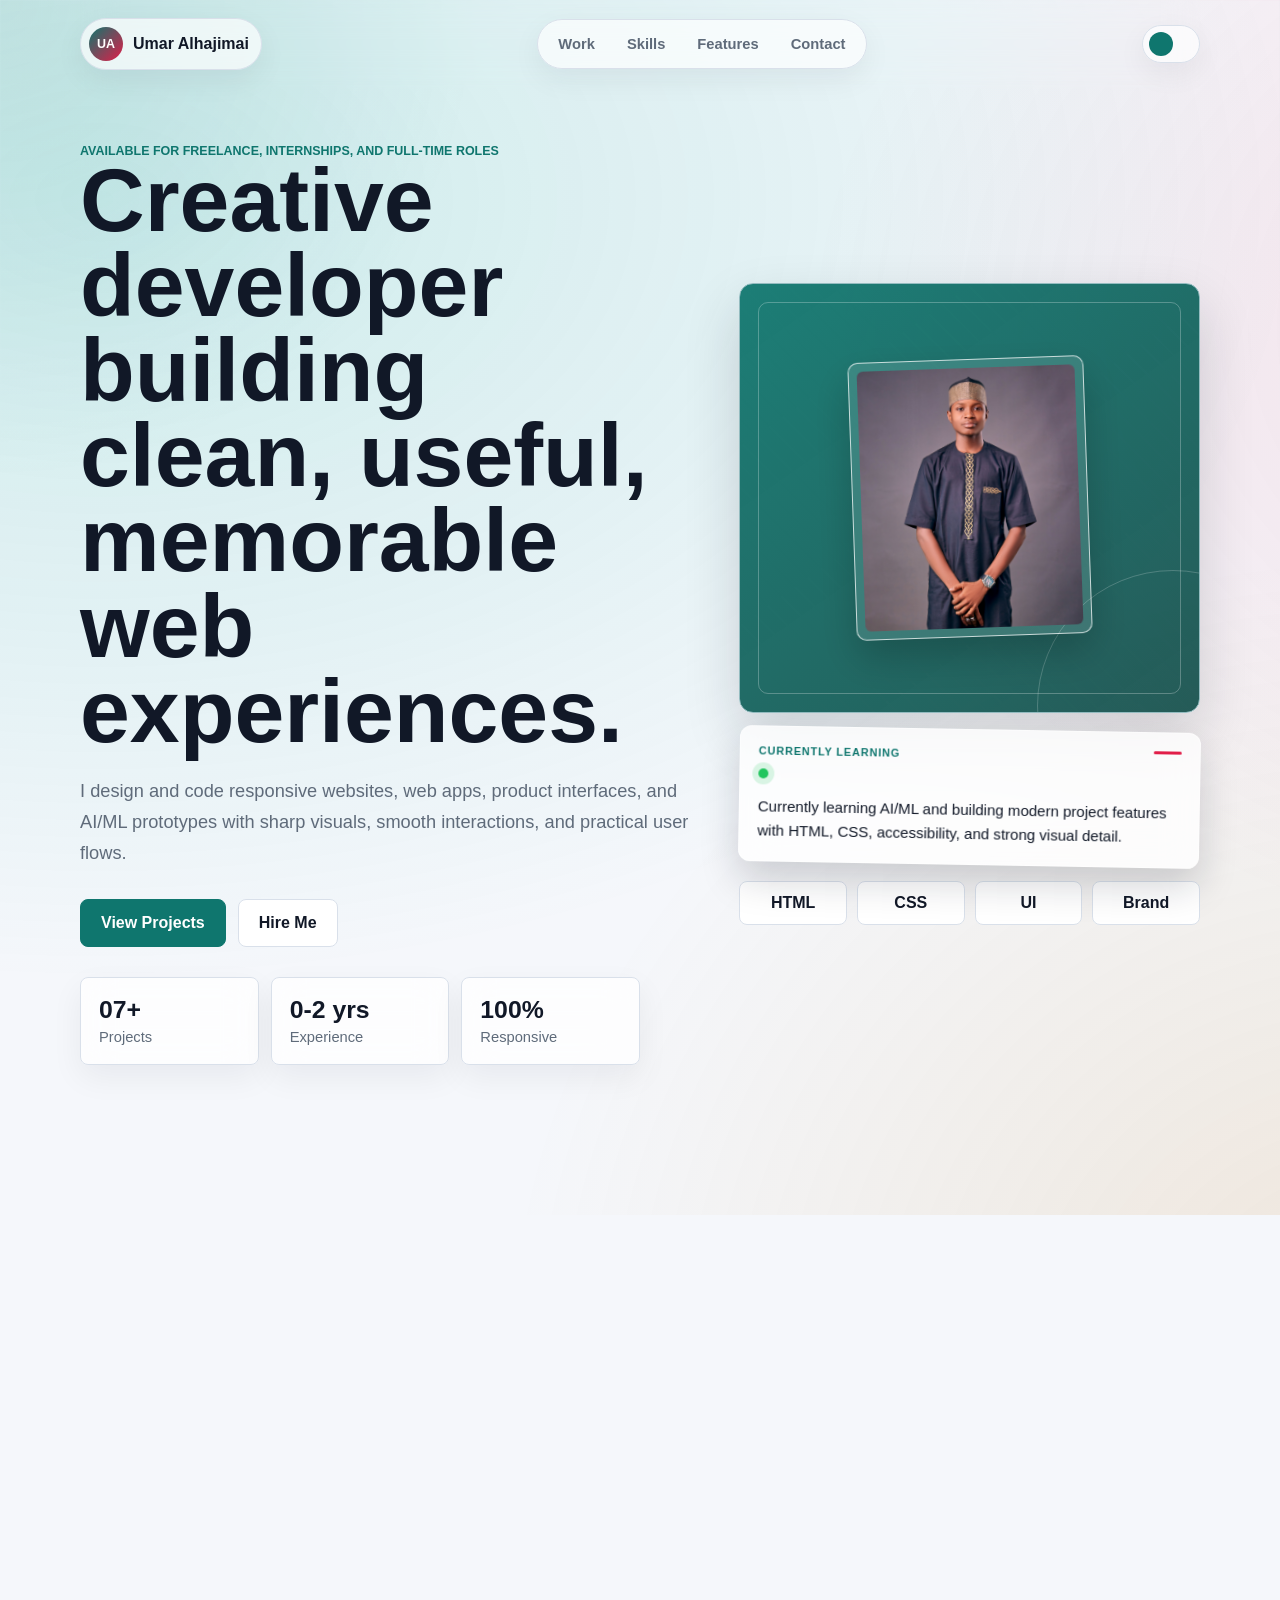
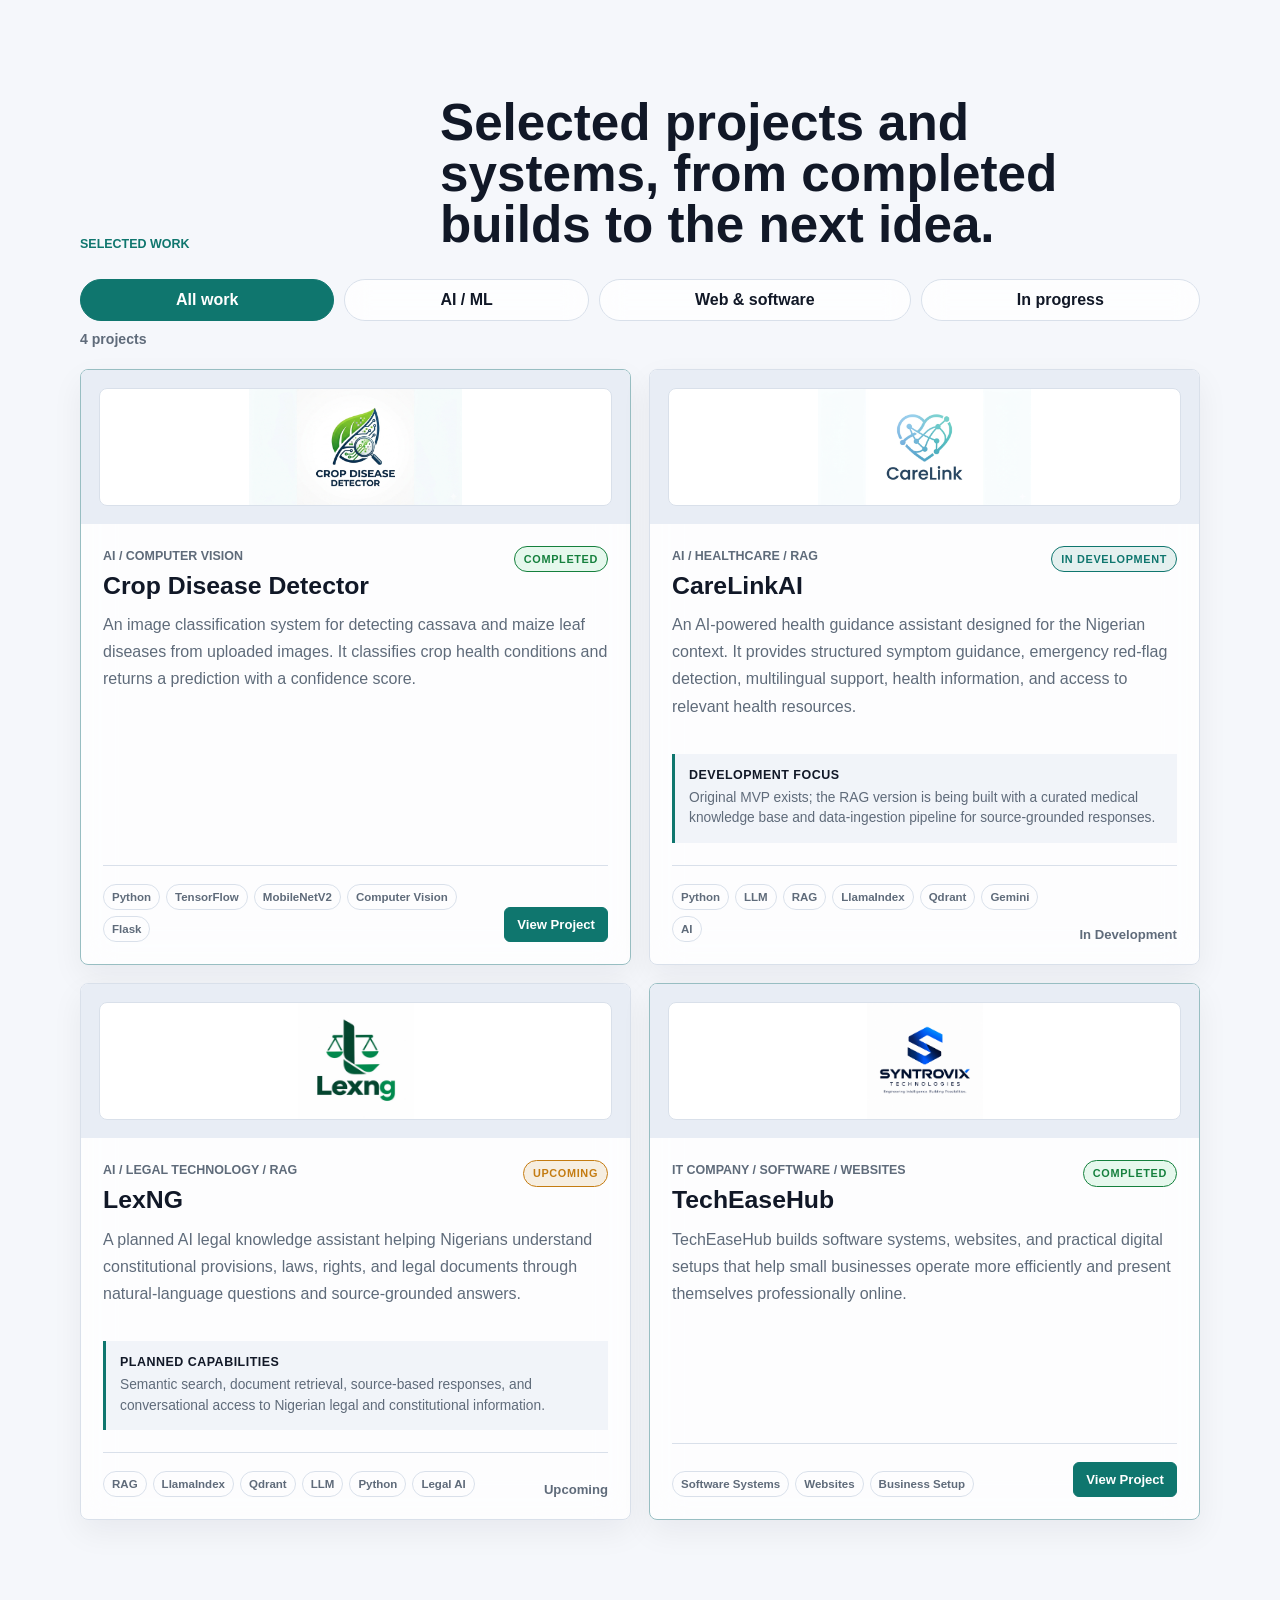
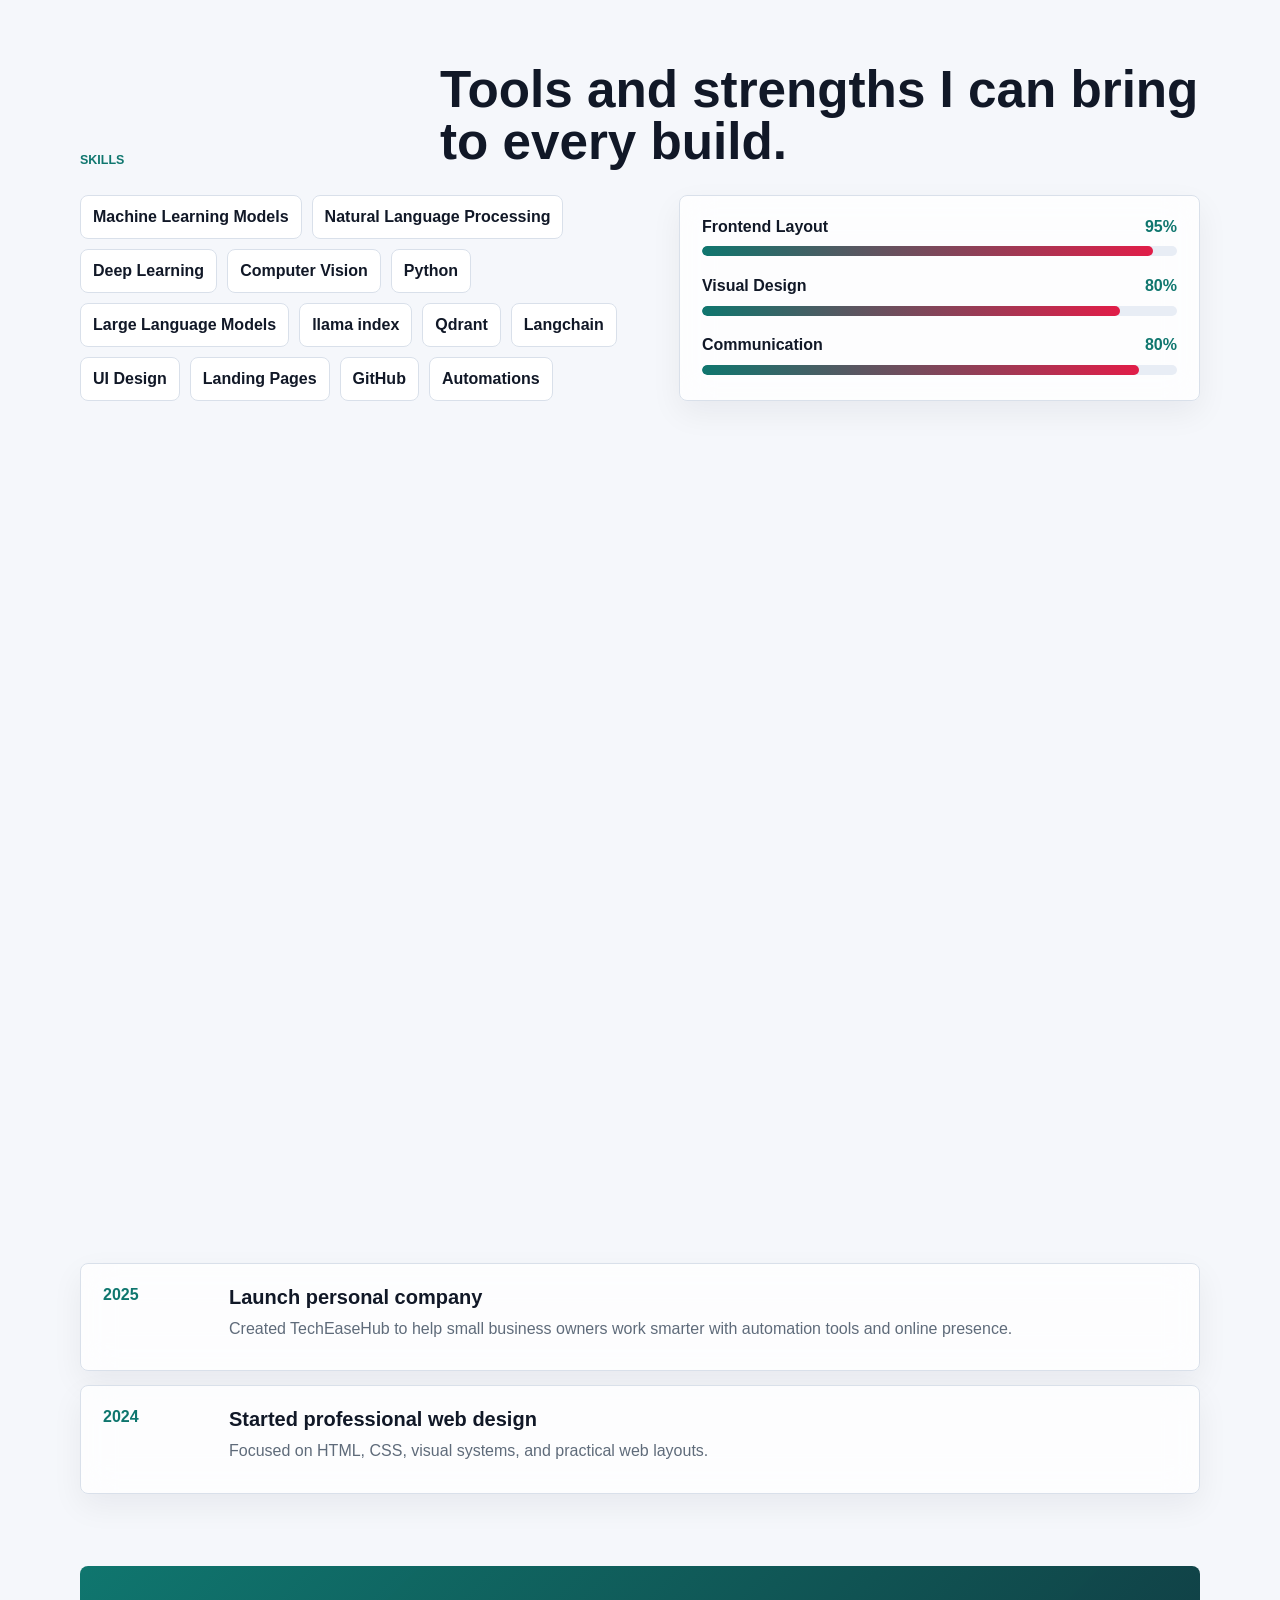
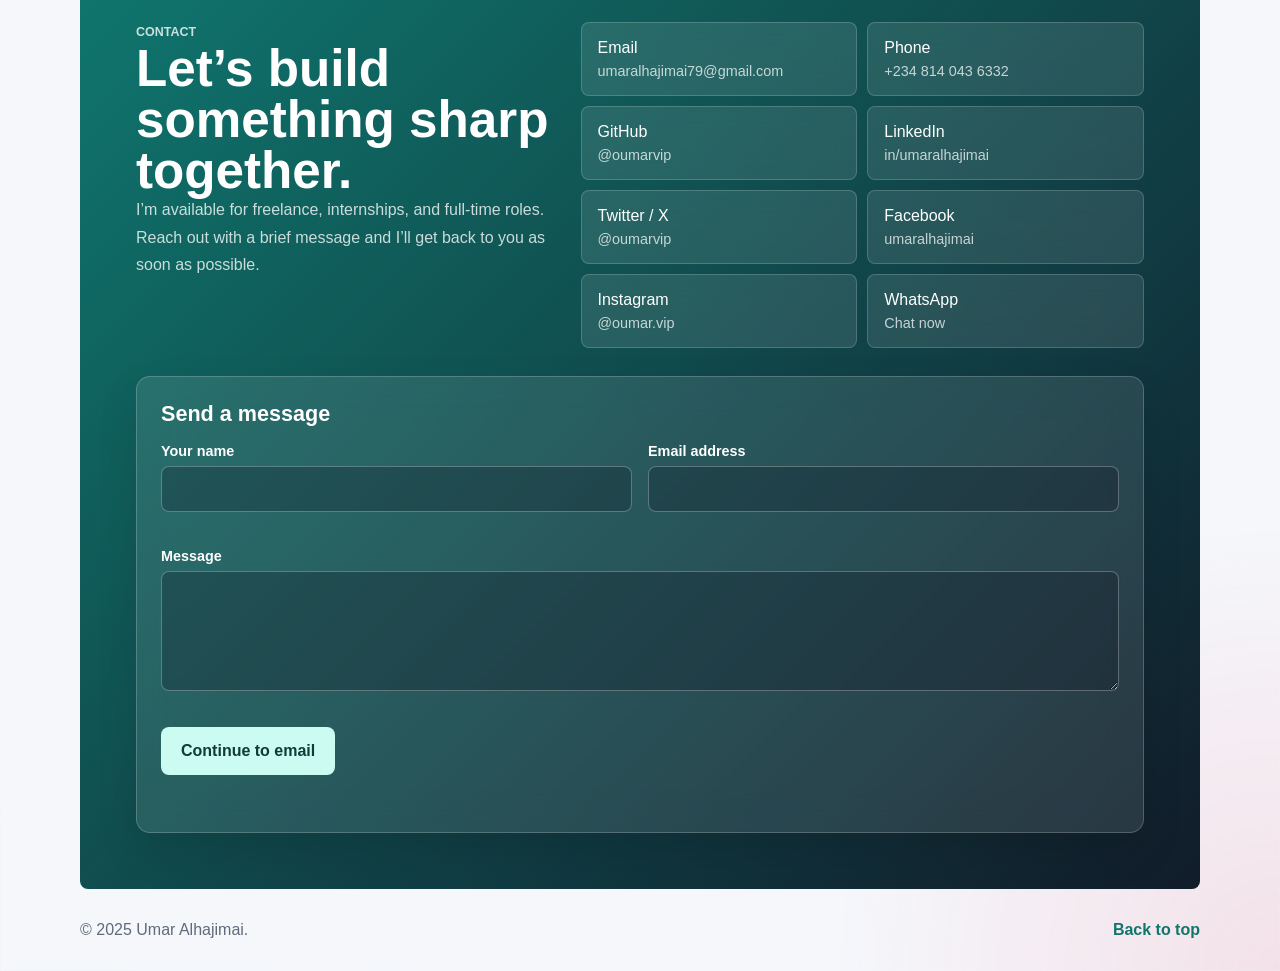
==== commit 98e73eb8: "adding interactive and response design" ====
--- a/index.html
+++ b/index.html
@@ -1,327 +1,549 @@
 <!DOCTYPE html>
 <html lang="en">
-<head>
-  <meta charset="UTF-8">
-  <meta name="viewport" content="width=device-width, initial-scale=1.0">
-  <title>Umar Alhajimai </title>
-  <link rel="stylesheet" href="styles.css">
-  <link rel="icon" href="profileimage.jpg" type="image/x-icon">
-</head>
-<body>
-  <input class="theme-toggle" type="checkbox" id="theme-toggle" aria-label="Toggle warm theme">
-
-  <div class="site-shell">
-    <header class="topbar">
-      <a class="brand" href="#home" aria-label="Go to home">
-        <span class="brand-mark">UA</span>
-        <span>Umar Alhajimai</span>
-      </a>
-
-      <nav class="nav" aria-label="Primary navigation">
-        <a href="#work">Work</a>
-        <a href="#skills">Skills</a>
-        <a href="#features">Features</a>
-        <a href="#contact">Contact</a>
-      </nav>
-
-      <label class="theme-button" for="theme-toggle" title="Change theme">
-        <span></span>
-      </label>
-    </header>
-
-    <main>
-      <section class="hero" id="home">
-        <div class="hero-copy">
-          <p class="eyebrow">Available for freelance, internships, and full-time roles</p>
-          <h1>Creative developer building clean, useful, memorable web experiences.</h1>
-          <p class="intro">
-            I design and code responsive websites/webApps, product interfaces, and Simple Models for Ai/ML, and personal brands
-            with sharp visuals, smooth interactions, and practical user flows.
+  <head>
+    <meta charset="UTF-8" />
+    <meta name="viewport" content="width=device-width, initial-scale=1.0" />
+    <meta
+      name="description"
+      content="Portfolio website of Umar Alhajimai, software developer and AI enthusiast."
+    />
+    <title>Umar Alhajimai</title>
+    <link rel="stylesheet" href="styles.css" />
+    <link rel="icon" href="profileimage.jpg" type="image/x-icon" />
+  </head>
+  <body>
+    <input class="theme-toggle" type="checkbox" id="theme-toggle" aria-label="Toggle warm theme" />
+
+    <div class="site-shell">
+      <header class="topbar">
+        <a class="brand" href="#home" aria-label="Go to home">
+          <span class="brand-mark">UA</span>
+          <span>Umar Alhajimai</span>
+        </a>
+
+        <div class="nav-wrap">
+          <nav class="nav" id="primary-nav" aria-label="Primary navigation">
+            <a href="#work">Work</a>
+            <a href="#skills">Skills</a>
+            <a href="#features">Features</a>
+            <a href="#contact">Contact</a>
+          </nav>
+        </div>
+
+        <div class="header-actions">
+          <button
+            class="nav-toggle"
+            type="button"
+            aria-expanded="false"
+            aria-controls="primary-nav"
+            aria-label="Toggle navigation"
+          >
+            <span></span>
+            <span></span>
+            <span></span>
+          </button>
+
+          <label class="theme-button" for="theme-toggle" title="Change theme" aria-label="Toggle dark mode">
+            <span></span>
+          </label>
+        </div>
+      </header>
+
+      <main>
+        <section class="hero reveal" id="home">
+          <div class="hero-copy reveal-item">
+            <p class="eyebrow">Available for freelance, internships, and full-time roles</p>
+            <h1>Creative developer building clean, useful, memorable web experiences.</h1>
+            <p class="intro">
+              I design and code responsive websites, web apps, product interfaces,
+              and AI/ML prototypes with sharp visuals, smooth interactions, and
+              practical user flows.
+            </p>
+
+            <div class="hero-actions" aria-label="Main actions">
+              <a class="button primary" href="#work">View Projects</a>
+              <a class="button secondary" href="#contact">Hire Me</a>
+            </div>
+
+            <div class="stats" aria-label="Portfolio statistics">
+              <div>
+                <strong>07+</strong>
+                <span>Projects</span>
+              </div>
+              <div>
+                <strong>0-2 yrs</strong>
+                <span>Experience</span>
+              </div>
+              <div>
+                <strong>100%</strong>
+                <span>Responsive</span>
+              </div>
+            </div>
+          </div>
+
+          <aside class="profile-panel reveal-item" aria-label="Profile summary">
+            <div class="portrait">
+              <span>
+                <img src="profileimage.jpg" alt="My profile" class="profile-pic" />
+              </span>
+            </div>
+            <div class="profile-card">
+              <span class="status-dot"></span>
+              <p>
+                Currently learning AI/ML and building modern project features with HTML,
+                CSS, accessibility, and strong visual detail.
+              </p>
+            </div>
+            <div class="mini-stack">
+              <span>HTML</span>
+              <span>CSS</span>
+              <span>UI</span>
+              <span>Brand</span>
+            </div>
+          </aside>
+        </section>
+
+        <section class="section about reveal" aria-labelledby="about-title">
+          <div class="reveal-item">
+            <p class="section-kicker">About</p>
+            <h2 id="about-title">Building software, automation, and digital solutions that solve real problems.</h2>
+          </div>
+          <p class="reveal-item">
+            Hi, I’m Umar Alhajimai, a computer science student, software developer, and founder of
+            <a href="https://syntrovixtechnologies.netlify.app/" target="_blank" rel="noopener noreferrer"><strong>Syntrovix Technologies</strong></a>.
+            I have a passion for creating software solutions that make a difference in people’s lives.
+            With a strong background in computer science and a keen eye for design, I strive to build applications
+            that are not only functional but also user-friendly and visually appealing.
+            <strong>I enjoy</strong> building software systems, websites, web apps, and automation solutions
+            that help people and businesses work more efficiently. I combine programming skills with modern AI tools
+            to create practical digital products and solve real-world problems.
+            <strong>My goal</strong> is to build
+            <a href="https://syntrovixtechnologies.netlify.app/" target="_blank" rel="noopener noreferrer"><strong>Syntrovix Technologies</strong></a>
+            into a software company that creates meaningful impact through technology while continuously learning and improving as a developer.
           </p>
-
-          <div class="hero-actions" aria-label="Main actions">
-            <a class="button primary" href="#work">View Projects</a>
-            <a class="button secondary" href="#contact">Hire Me</a>
-          </div>
-
-          <div class="stats" aria-label="Portfolio statistics">
-            <div>
-              <strong>07+</strong>
-              <span>Projects</span>
-            </div>
-            <div>
-              <strong>0-2 yrs</strong>
-              <span>Experience</span>
-            </div>
-            <div>
-              <strong>100%</strong>
-              <span>Responsive</span>
-            </div>
-          </div>
-        </div>
-
-        <aside class="profile-panel" aria-label="Profile summary">
-          <div class="portrait">
-            <span>
-            <img src="profileimage.jpg" alt="My profile" class="profile-pic"></img>
-            </span>
-          </div>
-          <div class="profile-card">
-            <span class="status-dot"></span>
-            <p>Currently Learning AI/ML for  modern project features  with HTML, CSS, accessibility, and strong visual detail.</p>
-          </div>
-          <div class="mini-stack">
-            <span>HTML</span>
-            <span>CSS</span>
-            <span>UI</span>
-            <span>Brand</span>
-          </div>
-        </aside>
-      </section>
-
-      <section class="section about" aria-labelledby="about-title">
-        <div>
-          <p class="section-kicker">About</p>
-          <h2 id="about-title">Building Software,Automation & Digital Solution That Solve Real Problems.</h2>
-        </div>
-        <p>
-          Hi I'm Umar Alhajimai, a computer science student, software developer and founder of <b> <a href="https://syntrovixtechnologies.netlify.app/">Syntrovix Technologies</b> </a>. I have a passion for creating software solutions that make a difference in people's lives. With a strong background in computer science and a keen eye for design, I strive to build applications that are not only functional but also user-friendly and visually appealing.
-          <b>I enjoy</b> building software systems websites, webApps, and automation solutions that help people and businesses work more efficiently. i combine programing skills with modern AI tools to create practical digital products and solve real-world problems.
-          <b>My goals</b> is to build <b> <a href="https://syntrovixtechnologies.netlify.app/">Syntrovix Technologies</b> </a>into a software company that creates meaningful impact through technology while continuously leaening and improving as a developer.
-        </p>
-      </section>
-
-      <section class="section" id="work" aria-labelledby="work-title">
-        <div class="section-heading">
-          <p class="section-kicker">Selected Work</p>
-          <h2 id="work-title">Selected projects and systems, from completed builds to the next idea.</h2>
-        </div>
-
-        <div class="project-grid">
-          <article class="project-card completed-project">
-            <div class="project-visual agriscan-preview">
-              <img class="project-logo" src="logo/crop disease detactor.jpg" alt="Crop Disease Detector logo">
-            </div>
-            <div class="project-body">
-              <div class="project-topline">
-                <div>
-                  <p class="tag">AI / Computer Vision</p>
-                  <h3>Crop Disease Detector</h3>
-                </div>
-                <span class="project-status status-completed">Completed</span>
-              </div>
-              <p>An image classification system for detecting cassava and maize leaf diseases from uploaded images. It classifies crop health conditions and returns a prediction with a confidence score.</p>
-              <div class="project-footer">
-                <div class="tech-tags" aria-label="Crop Disease Detector technologies">
-                  <span>Python</span><span>TensorFlow</span><span>MobileNetV2</span><span>Computer Vision</span><span>Flask</span>
-                </div>
-                <a class="project-cta live-cta" href="https://threemtt-cap-stone-project.onrender.com/" target="_blank" rel="noopener noreferrer">View Project</a>
-              </div>
-            </div>
-          </article>
-
-          <article class="project-card">
-            <div class="project-visual carelink-preview">
-              <img class="project-logo" src="logo/carelink.jpg" alt="CareLinkAI logo">
-            </div>
-            <div class="project-body">
-              <div class="project-topline">
-                <div>
-                  <p class="tag">AI / Healthcare / RAG</p>
-                  <h3>CareLinkAI</h3>
-                </div>
-                <span class="project-status status-evolving">In Development</span>
-              </div>
-              <p>An AI-powered health guidance assistant designed for the Nigerian context. It provides structured symptom guidance, emergency red-flag detection, multilingual support, health information, and access to relevant health resources.</p>
-              <div class="project-note">
-                <strong>Development focus</strong>
-                <span>Original MVP exists; the RAG version is being built with a curated medical knowledge base and data-ingestion pipeline for source-grounded responses.</span>
-              </div>
-              <div class="project-footer">
-                <div class="tech-tags" aria-label="CareLinkAI technologies">
-                  <span>Python</span><span>LLM</span><span>RAG</span><span>LlamaIndex</span><span>Qdrant</span><span>Gemini</span><span>AI</span>
-                </div>
-                <span class="project-cta disabled-cta">In Development</span>
-              </div>
-            </div>
-          </article>
-
-          <article class="project-card upcoming-project">
-            <div class="project-visual lexng-preview">
-              <img class="project-logo" src="logo/lexng logo.jpeg" alt="LexNG logo">
-            </div>
-            <div class="project-body">
-              <div class="project-topline">
-                <div>
-                  <p class="tag">AI / Legal Technology / RAG</p>
-                  <h3>LexNG</h3>
-                </div>
-                <span class="project-status status-upcoming">Upcoming</span>
-              </div>
-              <p>A planned AI legal knowledge assistant helping Nigerians understand constitutional provisions, laws, rights, and legal documents through natural-language questions and source-grounded answers.</p>
-              <div class="project-note">
-                <strong>Planned capabilities</strong>
-                <span>Semantic search, document retrieval, source-based responses, and conversational access to Nigerian legal and constitutional information.</span>
-              </div>
-              <div class="project-footer">
-                <div class="tech-tags" aria-label="LexNG technologies">
-                  <span>RAG</span><span>LlamaIndex</span><span>Qdrant</span><span>LLM</span><span>Python</span><span>Legal AI</span>
-                </div>
-                <span class="project-cta disabled-cta">Upcoming</span>
-              </div>
-            </div>
-          </article>
-
-          <article class="project-card completed-project">
-            <div class="project-visual techeasehub-preview">
-              <img class="project-logo" src="logo/Syntrovix Futuristic Blue Logo.png" alt="syntrovix logo">
-            </div>
-            <div class="project-body">
-              <div class="project-topline">
-                <div>
-                  <p class="tag">IT Company / Software / Websites</p>
-                  <h3>TechEaseHub</h3>
-                </div>
-                <span class="project-status status-completed">Completed</span>
-              </div>
-              <p>TechEaseHub builds software systems, websites, and practical digital setups that help small businesses operate more efficiently and present themselves professionally online.</p>
-              <div class="project-footer">
-                <div class="tech-tags" aria-label="Syntrovix Technologies services">
-                  <span>Software Systems</span><span>Websites</span><span>Business Setup</span>
-                </div>
-                <a class="project-cta live-cta" href="https://syntrovixtechnologies.netlify.app/" target="_blank" rel="noopener noreferrer">View Project</a>
-              </div>
-            </div>
-          </article>
-        </div>
-      </section>
-
-      <section class="section skills-section" id="skills" aria-labelledby="skills-title">
-        <div class="section-heading">
-          <p class="section-kicker">Skills</p>
-          <h2 id="skills-title">Tools and strengths that  I can  bring to every build.</h2>
-        </div>
-
-        <div class="skills-layout">
-          <div class="skill-list">
-            <span>Machine Learning Models</span>
-            <span>Natural Language Processing</span>
-            <span>Deep Learning</span>
-            <span>Computer Vision</span>
-            <span>Python</span>
-            <span>Large Language Models</span>
-            <span>llama index</span>
-            <span>Qdrant</span>
-            <span>Langchain</span>
-            <span>UI Design</span>
-            <span>Landing Pages</span>
-            <span>GitHub</span>
-            <span>Automations</span>
-          </div>
-
-          <div class="progress-list" aria-label="Skill levels">
-            <div class="progress-item">
-              <span>Frontend Layout</span>
-              <strong>95%</strong>
-              <div class="progress-bar"><span style="width: 95%"></span></div>
-            </div>
-            <div class="progress-item">
-              <span>Visual Design</span>
-              <strong>80%</strong>
-              <div class="progress-bar"><span style="width: 88%"></span></div>
-            </div>
-            <div class="progress-item">
-              <span>Communication</span>
-              <strong>80%</strong>
-              <div class="progress-bar"><span style="width: 92%"></span></div>
-            </div>
-          </div>
-        </div>
-      </section>
-
-      <section class="section features" id="features" aria-labelledby="features-title">
-        <div class="section-heading">
-          <p class="section-kicker">Special Features</p>
-          <h2 id="features-title">CSS-only details that make the portfolio feel alive.</h2>
-        </div>
-
-        <div class="feature-grid">
-          <article>
-            <span class="feature-icon">01</span>
-            <h3>Theme Switch</h3>
-            <p>Use the top-right switch to change the visual mood without JavaScript.</p>
-          </article>
-          <article>
-            <span class="feature-icon">02</span>
-            <h3>Hover Motion</h3>
-            <p>Cards, buttons, and links respond smoothly when someone explores the page.</p>
-          </article>
-          <article>
-            <span class="feature-icon">03</span>
-            <h3>Responsive Layout</h3>
-            <p>The design adapts neatly across phone, tablet, laptop, and desktop screens.</p>
-          </article>
-          <article>
-            <span class="feature-icon">04</span>
-            <h3>Contact Ready</h3>
-            <p>Social links, email, phone, and WhatsApp are grouped for quick access.</p>
-          </article>
-        </div>
-      </section>
-
-      <section class="section timeline" aria-labelledby="timeline-title">
-        <div class="section-heading">
-          <p class="section-kicker">Journey</p>
-          <h2 id="timeline-title">A simple career timeline.</h2>
-        </div>
-
-        <div class="timeline-list">
-          <article>
-            <time>2026</time>
-            <h3>Open to new opportunities</h3>
-            <p>Moved from web Dev. To Ai/Ml to gain new world experience.</p>
-          </article>
-          <article>
-            <time>2025</time>
-            <h3>Launch  personal Company.</h3>
-            <p>Created a TechEaseHub for helping small bussiness owners to work smart with automation tools and online present.</p>
-          </article>
-          <article>
-            <time>2024</time>
-            <h3>Started professional web design.</h3>
-            <p>Focused on HTML, CSS, visual systems, and practical web layouts.</p>
-          </article>
-        </div>
-      </section>
-
-      <section class="contact-section" id="contact" aria-labelledby="contact-title">
-        <div class="contact-copy">
-          <p class="section-kicker">Contact</p>
-          <h2 id="contact-title">Let us build something sharp together.</h2>
-          <p>
-            I’m available for freelance, internships, and full-time roles. Reach out
-            with a brief message and I’ll get back to you as soon as possible.
-          </p>
-        </div>
-
-        <div class="contact-grid">
-          <a href="mailto:yourname@example.com">Email <span>umaralhajimai79@gmail.com</span></a>
-          <a href="tel:+2348140436332">Phone <span>+234 814 043 6332</span></a>
-          <a href=" https://github.com/oumarvip">GitHub <span>@oumarvip</span></a>
-          <a href="https://www.linkedin.com/in/umar-alhajimai-77961735b?utm_source=share_via&utm_content=profile&utm_medium=member_android">LinkedIn <span>in/umaralhajimai</span></a>
-          <a href="https://x.com/AlhajimaiU91589">Twitter / X <span>@oumarvip</span></a>
-          <a href="https://www.facebook.com/profile.php?id=61572056759139">Facebook <span>umaralhajimai</span></a>
-          <a href="https://www.instagram.com/oumar.vip?igsh=MXMyNXRidTQ3NDR0bQ==">Instagram <span>@oumar.vip</span></a>
-          <a href="https://wa.me/qr/MAWZGFZM3ATXH1">WhatsApp <span>Chat now</span></a>
-        
-        </div>
-      </section>
-    </main>
-
-    <footer class="footer">
-      <p>© 2025 Umar Alhajimai.</p>
-      <a href="#home">Back to top</a>
-    </footer>
-  </div>
-</body>
+        </section>
+
+        <section class="section reveal" id="work" aria-labelledby="work-title">
+          <div class="section-heading reveal-item">
+            <p class="section-kicker">Selected Work</p>
+            <h2 id="work-title">Selected projects and systems, from completed builds to the next idea.</h2>
+          </div>
+
+          <div class="project-filters reveal-item" role="group" aria-label="Filter projects">
+            <button class="filter-button is-active" type="button" data-filter="all" aria-pressed="true">All work</button>
+            <button class="filter-button" type="button" data-filter="ai" aria-pressed="false">AI / ML</button>
+            <button class="filter-button" type="button" data-filter="web" aria-pressed="false">Web &amp; software</button>
+            <button class="filter-button" type="button" data-filter="progress" aria-pressed="false">In progress</button>
+            <span class="filter-count" aria-live="polite">4 projects</span>
+          </div>
+
+          <div class="project-grid">
+            <article class="project-card completed-project reveal-item" data-category="ai">
+              <div class="project-visual agriscan-preview">
+                <img class="project-logo" src="logo/crop disease detactor.jpg" alt="Crop Disease Detector logo" />
+              </div>
+              <div class="project-body">
+                <div class="project-topline">
+                  <div>
+                    <p class="tag">AI / Computer Vision</p>
+                    <h3>Crop Disease Detector</h3>
+                  </div>
+                  <span class="project-status status-completed">Completed</span>
+                </div>
+                <p>
+                  An image classification system for detecting cassava and maize leaf diseases from uploaded images.
+                  It classifies crop health conditions and returns a prediction with a confidence score.
+                </p>
+                <div class="project-footer">
+                  <div class="tech-tags" aria-label="Crop Disease Detector technologies">
+                    <span>Python</span><span>TensorFlow</span><span>MobileNetV2</span><span>Computer Vision</span><span>Flask</span>
+                  </div>
+                  <a class="project-cta live-cta" href="https://threemtt-cap-stone-project.onrender.com/" target="_blank" rel="noopener noreferrer">View Project</a>
+                </div>
+              </div>
+            </article>
+
+            <article class="project-card reveal-item" data-category="ai progress">
+              <div class="project-visual carelink-preview">
+                <img class="project-logo" src="logo/carelink.jpg" alt="CareLinkAI logo" />
+              </div>
+              <div class="project-body">
+                <div class="project-topline">
+                  <div>
+                    <p class="tag">AI / Healthcare / RAG</p>
+                    <h3>CareLinkAI</h3>
+                  </div>
+                  <span class="project-status status-evolving">In Development</span>
+                </div>
+                <p>
+                  An AI-powered health guidance assistant designed for the Nigerian context. It provides structured symptom guidance,
+                  emergency red-flag detection, multilingual support, health information, and access to relevant health resources.
+                </p>
+                <div class="project-note">
+                  <strong>Development focus</strong>
+                  <span>Original MVP exists; the RAG version is being built with a curated medical knowledge base and data-ingestion pipeline for source-grounded responses.</span>
+                </div>
+                <div class="project-footer">
+                  <div class="tech-tags" aria-label="CareLinkAI technologies">
+                    <span>Python</span><span>LLM</span><span>RAG</span><span>LlamaIndex</span><span>Qdrant</span><span>Gemini</span><span>AI</span>
+                  </div>
+                  <span class="project-cta disabled-cta">In Development</span>
+                </div>
+              </div>
+            </article>
+
+            <article class="project-card upcoming-project reveal-item" data-category="ai progress">
+              <div class="project-visual lexng-preview">
+                <img class="project-logo" src="logo/lexng logo.jpeg" alt="LexNG logo" />
+              </div>
+              <div class="project-body">
+                <div class="project-topline">
+                  <div>
+                    <p class="tag">AI / Legal Technology / RAG</p>
+                    <h3>LexNG</h3>
+                  </div>
+                  <span class="project-status status-upcoming">Upcoming</span>
+                </div>
+                <p>
+                  A planned AI legal knowledge assistant helping Nigerians understand constitutional provisions, laws,
+                  rights, and legal documents through natural-language questions and source-grounded answers.
+                </p>
+                <div class="project-note">
+                  <strong>Planned capabilities</strong>
+                  <span>Semantic search, document retrieval, source-based responses, and conversational access to Nigerian legal and constitutional information.</span>
+                </div>
+                <div class="project-footer">
+                  <div class="tech-tags" aria-label="LexNG technologies">
+                    <span>RAG</span><span>LlamaIndex</span><span>Qdrant</span><span>LLM</span><span>Python</span><span>Legal AI</span>
+                  </div>
+                  <span class="project-cta disabled-cta">Upcoming</span>
+                </div>
+              </div>
+            </article>
+
+            <article class="project-card completed-project reveal-item" data-category="web">
+              <div class="project-visual techeasehub-preview">
+                <img class="project-logo" src="logo/Syntrovix Futuristic Blue Logo.png" alt="syntrovix logo" />
+              </div>
+              <div class="project-body">
+                <div class="project-topline">
+                  <div>
+                    <p class="tag">IT Company / Software / Websites</p>
+                    <h3>TechEaseHub</h3>
+                  </div>
+                  <span class="project-status status-completed">Completed</span>
+                </div>
+                <p>
+                  TechEaseHub builds software systems, websites, and practical digital setups that help small businesses operate more efficiently and present themselves professionally online.
+                </p>
+                <div class="project-footer">
+                  <div class="tech-tags" aria-label="Syntrovix Technologies services">
+                    <span>Software Systems</span><span>Websites</span><span>Business Setup</span>
+                  </div>
+                  <a class="project-cta live-cta" href="https://syntrovixtechnologies.netlify.app/" target="_blank" rel="noopener noreferrer">View Project</a>
+                </div>
+              </div>
+            </article>
+          </div>
+        </section>
+
+        <section class="section skills-section reveal" id="skills" aria-labelledby="skills-title">
+          <div class="section-heading reveal-item">
+            <p class="section-kicker">Skills</p>
+            <h2 id="skills-title">Tools and strengths I can bring to every build.</h2>
+          </div>
+
+          <div class="skills-layout reveal-item">
+            <div class="skill-list">
+              <span>Machine Learning Models</span>
+              <span>Natural Language Processing</span>
+              <span>Deep Learning</span>
+              <span>Computer Vision</span>
+              <span>Python</span>
+              <span>Large Language Models</span>
+              <span>llama index</span>
+              <span>Qdrant</span>
+              <span>Langchain</span>
+              <span>UI Design</span>
+              <span>Landing Pages</span>
+              <span>GitHub</span>
+              <span>Automations</span>
+            </div>
+
+            <div class="progress-list" aria-label="Skill levels">
+              <div class="progress-item">
+                <span>Frontend Layout</span>
+                <strong>95%</strong>
+                <div class="progress-bar"><span style="width: 95%"></span></div>
+              </div>
+              <div class="progress-item">
+                <span>Visual Design</span>
+                <strong>80%</strong>
+                <div class="progress-bar"><span style="width: 88%"></span></div>
+              </div>
+              <div class="progress-item">
+                <span>Communication</span>
+                <strong>80%</strong>
+                <div class="progress-bar"><span style="width: 92%"></span></div>
+              </div>
+            </div>
+          </div>
+        </section>
+
+        <section class="section features reveal" id="features" aria-labelledby="features-title">
+          <div class="section-heading reveal-item">
+            <p class="section-kicker">Special Features</p>
+            <h2 id="features-title">Details that make the portfolio feel alive.</h2>
+          </div>
+
+          <div class="feature-grid">
+            <article class="reveal-item">
+              <span class="feature-icon">01</span>
+              <h3>Theme Switch</h3>
+              <p>Use the top-right switch to change the visual mood.</p>
+            </article>
+            <article class="reveal-item">
+              <span class="feature-icon">02</span>
+              <h3>Hover Motion</h3>
+              <p>Cards, buttons, and links respond smoothly when someone explores the page.</p>
+            </article>
+            <article class="reveal-item">
+              <span class="feature-icon">03</span>
+              <h3>Responsive Layout</h3>
+              <p>The design adapts neatly across phone, tablet, laptop, and desktop screens.</p>
+            </article>
+            <article class="reveal-item">
+              <span class="feature-icon">04</span>
+              <h3>Contact Ready</h3>
+              <p>Social links, email, phone, and WhatsApp are grouped for quick access.</p>
+            </article>
+          </div>
+        </section>
+
+        <section class="section timeline reveal" aria-labelledby="timeline-title">
+          <div class="section-heading reveal-item">
+            <p class="section-kicker">Journey</p>
+            <h2 id="timeline-title">A simple career timeline.</h2>
+          </div>
+
+          <div class="timeline-list">
+            <article class="reveal-item">
+              <time>2026</time>
+              <div>
+                <h3>Open to new opportunities</h3>
+                <p>Moved from web development to AI/ML to gain new world experience.</p>
+              </div>
+            </article>
+            <article class="reveal-item">
+              <time>2025</time>
+              <div>
+                <h3>Launch personal company</h3>
+                <p>Created TechEaseHub to help small business owners work smarter with automation tools and online presence.</p>
+              </div>
+            </article>
+            <article class="reveal-item">
+              <time>2024</time>
+              <div>
+                <h3>Started professional web design</h3>
+                <p>Focused on HTML, CSS, visual systems, and practical web layouts.</p>
+              </div>
+            </article>
+          </div>
+        </section>
+
+        <section class="contact-section reveal" id="contact" aria-labelledby="contact-title">
+          <div class="contact-copy reveal-item">
+            <p class="section-kicker">Contact</p>
+            <h2 id="contact-title">Let’s build something sharp together.</h2>
+            <p>
+              I’m available for freelance, internships, and full-time roles. Reach out with a brief message and I’ll get back to you as soon as possible.
+            </p>
+          </div>
+
+          <div class="contact-grid reveal-item">
+            <a href="mailto:umaralhajimai79@gmail.com">Email <span>umaralhajimai79@gmail.com</span></a>
+            <a href="tel:+2348140436332">Phone <span>+234 814 043 6332</span></a>
+            <a href="https://github.com/oumarvip" target="_blank" rel="noopener noreferrer">GitHub <span>@oumarvip</span></a>
+            <a href="https://www.linkedin.com/in/umar-alhajimai-77961735b?utm_source=share_via&utm_content=profile&utm_medium=member_android" target="_blank" rel="noopener noreferrer">LinkedIn <span>in/umaralhajimai</span></a>
+            <a href="https://x.com/AlhajimaiU91589" target="_blank" rel="noopener noreferrer">Twitter / X <span>@oumarvip</span></a>
+            <a href="https://www.facebook.com/profile.php?id=61572056759139" target="_blank" rel="noopener noreferrer">Facebook <span>umaralhajimai</span></a>
+            <a href="https://www.instagram.com/oumar.vip?igsh=MXMyNXRidTQ3NDR0bQ==" target="_blank" rel="noopener noreferrer">Instagram <span>@oumar.vip</span></a>
+            <a href="https://wa.me/qr/MAWZGFZM3ATXH1" target="_blank" rel="noopener noreferrer">WhatsApp <span>Chat now</span></a>
+          </div>
+
+          <form class="contact-form reveal-item" id="contact-form" novalidate>
+            <h3>Send a message</h3>
+            <div class="form-field">
+              <label for="contact-name">Your name</label>
+              <input id="contact-name" name="name" type="text" autocomplete="name" maxlength="80" required />
+              <span class="field-error" id="name-error" aria-live="polite"></span>
+            </div>
+            <div class="form-field">
+              <label for="contact-email">Email address</label>
+              <input id="contact-email" name="email" type="email" autocomplete="email" maxlength="254" required />
+              <span class="field-error" id="email-error" aria-live="polite"></span>
+            </div>
+            <div class="form-field">
+              <label for="contact-message">Message</label>
+              <textarea id="contact-message" name="message" rows="4" maxlength="2000" required></textarea>
+              <span class="field-error" id="message-error" aria-live="polite"></span>
+            </div>
+            <button class="button form-submit" type="submit">Continue to email</button>
+            <p class="form-status" id="form-status" role="status" aria-live="polite"></p>
+          </form>
+        </section>
+      </main>
+
+      <footer class="footer">
+        <p>© 2025 Umar Alhajimai.</p>
+        <a href="#home">Back to top</a>
+      </footer>
+    </div>
+
+    <div class="custom-cursor" aria-hidden="true"></div>
+
+    <script>
+      document.documentElement.classList.add('js-enabled');
+
+      const navToggle = document.querySelector('.nav-toggle');
+      const nav = document.getElementById('primary-nav');
+      const navLinks = nav ? nav.querySelectorAll('a') : [];
+
+      if (navToggle && nav) {
+        navToggle.addEventListener('click', () => {
+          const expanded = navToggle.getAttribute('aria-expanded') === 'true';
+          navToggle.setAttribute('aria-expanded', String(!expanded));
+          nav.classList.toggle('is-open', !expanded);
+        });
+
+        navLinks.forEach((link) => {
+          link.addEventListener('click', () => {
+            navToggle.setAttribute('aria-expanded', 'false');
+            nav.classList.remove('is-open');
+          });
+        });
+      }
+
+      const revealItems = document.querySelectorAll('.reveal-item, .reveal');
+      if ('IntersectionObserver' in window) {
+        const observer = new IntersectionObserver((entries) => {
+          entries.forEach((entry) => {
+            if (entry.isIntersecting) {
+              entry.target.classList.add('is-visible');
+              observer.unobserve(entry.target);
+            }
+          });
+        }, { threshold: 0.18 });
+
+        revealItems.forEach((item) => observer.observe(item));
+      } else {
+        revealItems.forEach((item) => item.classList.add('is-visible'));
+      }
+
+      const filterButtons = document.querySelectorAll('.filter-button');
+      const projectCards = document.querySelectorAll('.project-card[data-category]');
+      const filterCount = document.querySelector('.filter-count');
+
+      filterButtons.forEach((button) => {
+        button.addEventListener('click', () => {
+          const filter = button.dataset.filter;
+          let visibleCount = 0;
+
+          filterButtons.forEach((filterButton) => {
+            const isActive = filterButton === button;
+            filterButton.classList.toggle('is-active', isActive);
+            filterButton.setAttribute('aria-pressed', String(isActive));
+          });
+
+          projectCards.forEach((card) => {
+            const isVisible = filter === 'all' || card.dataset.category.split(' ').includes(filter);
+            card.hidden = !isVisible;
+            if (isVisible) visibleCount += 1;
+          });
+
+          if (filterCount) {
+            filterCount.textContent = `${visibleCount} ${visibleCount === 1 ? 'project' : 'projects'}`;
+          }
+        });
+      });
+
+      const contactForm = document.getElementById('contact-form');
+      if (contactForm) {
+        const fields = {
+          name: document.getElementById('contact-name'),
+          email: document.getElementById('contact-email'),
+          message: document.getElementById('contact-message')
+        };
+        const formStatus = document.getElementById('form-status');
+        const emailPattern = /^[^\s@]+@[^\s@]+\.[^\s@]+$/;
+
+        contactForm.addEventListener('submit', (event) => {
+          event.preventDefault();
+          let isValid = true;
+
+          Object.entries(fields).forEach(([name, field]) => {
+            const error = document.getElementById(`${name}-error`);
+            let message = '';
+            const value = field.value.trim();
+
+            if (!value) {
+              message = 'This field is required.';
+            } else if (name === 'email' && !emailPattern.test(value)) {
+              message = 'Enter a valid email address.';
+            } else if (name === 'message' && value.length < 10) {
+              message = 'Please enter at least 10 characters.';
+            }
+
+            field.setAttribute('aria-invalid', String(Boolean(message)));
+            error.textContent = message;
+            if (message) isValid = false;
+          });
+
+          if (!isValid) {
+            formStatus.textContent = 'Please correct the highlighted fields.';
+            contactForm.querySelector('[aria-invalid="true"]').focus();
+            return;
+          }
+
+          const subject = `Portfolio enquiry from ${fields.name.value.trim()}`;
+          const body = [
+            `Name: ${fields.name.value.trim()}`,
+            `Email: ${fields.email.value.trim()}`,
+            '',
+            fields.message.value.trim()
+          ].join('\n');
+
+          formStatus.textContent = 'Opening your email app with the message details.';
+          window.location.href = `mailto:umaralhajimai79@gmail.com?subject=${encodeURIComponent(subject)}&body=${encodeURIComponent(body)}`;
+        });
+
+        Object.entries(fields).forEach(([name, field]) => {
+          field.addEventListener('input', () => {
+            field.setAttribute('aria-invalid', 'false');
+            document.getElementById(`${name}-error`).textContent = '';
+            if (formStatus.textContent === 'Please correct the highlighted fields.') {
+              formStatus.textContent = '';
+            }
+          });
+        });
+      }
+
+      const customCursor = document.querySelector('.custom-cursor');
+      if (customCursor && window.matchMedia('(hover: hover) and (pointer: fine)').matches) {
+        window.addEventListener('pointermove', (event) => {
+          customCursor.style.setProperty('--cursor-x', `${event.clientX}px`);
+          customCursor.style.setProperty('--cursor-y', `${event.clientY}px`);
+          customCursor.classList.add('is-visible');
+        });
+
+        document.querySelectorAll('a, button, input, textarea, label').forEach((target) => {
+          target.addEventListener('pointerenter', () => customCursor.classList.add('is-hovering'));
+          target.addEventListener('pointerleave', () => customCursor.classList.remove('is-hovering'));
+        });
+
+        document.addEventListener('pointerleave', () => customCursor.classList.remove('is-visible'));
+        document.addEventListener('pointerenter', () => customCursor.classList.add('is-visible'));
+      }
+    </script>
+  </body>
 </html>
--- a/styles.css
+++ b/styles.css
@@ -12,27 +12,48 @@
   --shadow: 0 22px 60px rgba(17, 24, 39, 0.12);
 }
 
+.project-filters {
+  gap: 8px;
+}
+
+.filter-button {
+  flex: 1 1 auto;
+  padding-inline: 12px;
+}
+
+.filter-count {
+  width: 100%;
+  margin-left: 0;
+}
+
 * {
   box-sizing: border-box;
 }
 
 html {
   scroll-behavior: smooth;
+  scroll-padding-top: 90px;
 }
 
 body {
   margin: 0;
   font-family: Arial, Helvetica, sans-serif;
   color: var(--text);
-  background:
-    linear-gradient(135deg, rgba(15, 118, 110, 0.11), transparent 28%),
-    linear-gradient(315deg, rgba(225, 29, 72, 0.09), transparent 30%),
-    var(--bg);
+  background: linear-gradient(135deg, rgba(15, 118, 110, 0.11), transparent 28%), linear-gradient(315deg, rgba(225, 29, 72, 0.09), transparent 30%), var(--bg);
 }
 
 a {
   color: inherit;
   text-decoration: none;
+}
+
+img {
+  max-width: 100%;
+  display: block;
+}
+
+button {
+  font: inherit;
 }
 
 .theme-toggle {
@@ -58,33 +79,59 @@
 }
 
 .site-shell {
+  position: relative;
+  isolation: isolate;
   min-height: 100vh;
   color: var(--text);
+  background: radial-gradient(circle at top left, rgba(15, 118, 110, 0.12), transparent 30rem), radial-gradient(circle at bottom right, rgba(225, 29, 72, 0.1), transparent 28rem), var(--bg);
+  transition: background-color 0.3s ease, color 0.3s ease;
+}
+
+.site-shell::before {
+  position: fixed;
+  z-index: 0;
+  inset: -35%;
   background:
-    radial-gradient(circle at top left, rgba(15, 118, 110, 0.12), transparent 30rem),
-    radial-gradient(circle at bottom right, rgba(225, 29, 72, 0.10), transparent 28rem),
-    var(--bg);
-  transition: background-color 0.3s ease, color 0.3s ease;
-}
-.profile-pic{
+    radial-gradient(ellipse at 18% 24%, rgba(20, 184, 166, 0.18), transparent 34%),
+    radial-gradient(ellipse at 75% 30%, rgba(225, 29, 72, 0.14), transparent 32%),
+    radial-gradient(ellipse at 60% 78%, rgba(196, 124, 18, 0.14), transparent 34%);
+  background-size: 140% 140%;
+  content: "";
+  pointer-events: none;
+  animation: gradient-drift 24s ease-in-out infinite alternate;
+}
+
+.theme-toggle:checked ~ .site-shell::before {
+  background:
+    radial-gradient(ellipse at 18% 24%, rgba(20, 184, 166, 0.2), transparent 34%),
+    radial-gradient(ellipse at 75% 30%, rgba(245, 158, 11, 0.15), transparent 32%),
+    radial-gradient(ellipse at 60% 78%, rgba(251, 113, 133, 0.15), transparent 34%);
+}
+
+@keyframes gradient-drift {
+  from {
+    background-position: 0% 50%;
+    transform: rotate(-4deg) scale(1);
+  }
+
+  to {
+    background-position: 100% 50%;
+    transform: rotate(4deg) scale(1.08);
+  }
+}
+
+.profile-pic {
   width: 218px;
   height: 260px;
   border-radius: 6px;
   object-fit: cover;
   object-position: top;
-  display: block;
-}
-.portrait{
-  display: flex;
-  justify-content: center;
-  align-items: center;
-  position: relative;
 }
 
 .topbar {
   position: sticky;
   top: 0;
-  z-index: 20;
+  z-index: 30;
   display: flex;
   align-items: center;
   justify-content: space-between;
@@ -97,7 +144,8 @@
 
 .brand,
 .nav,
-.theme-button {
+.theme-button,
+.nav-toggle {
   background: rgba(255, 255, 255, 0.68);
   border: 1px solid var(--line);
   box-shadow: 0 10px 30px rgba(17, 24, 39, 0.06);
@@ -105,7 +153,8 @@
 
 .theme-toggle:checked ~ .site-shell .brand,
 .theme-toggle:checked ~ .site-shell .nav,
-.theme-toggle:checked ~ .site-shell .theme-button {
+.theme-toggle:checked ~ .site-shell .theme-button,
+.theme-toggle:checked ~ .site-shell .nav-toggle {
   background: rgba(37, 34, 29, 0.78);
 }
 
@@ -129,6 +178,12 @@
   font-size: 0.78rem;
 }
 
+.nav-wrap {
+  flex: 1;
+  display: flex;
+  justify-content: center;
+}
+
 .nav {
   display: flex;
   gap: 4px;
@@ -142,11 +197,20 @@
   color: var(--muted);
   font-weight: 700;
   font-size: 0.92rem;
-}
-
-.nav a:hover {
+  transition: color 0.2s ease, background 0.2s ease, transform 0.2s ease;
+}
+
+.nav a:hover,
+.nav a:focus-visible {
   color: var(--text);
   background: var(--surface-strong);
+  transform: translateY(-1px);
+}
+
+.header-actions {
+  display: flex;
+  align-items: center;
+  gap: 12px;
 }
 
 .theme-button {
@@ -173,10 +237,29 @@
   background: var(--accent);
 }
 
+.nav-toggle {
+  display: none;
+  width: 46px;
+  height: 38px;
+  border-radius: 999px;
+  cursor: pointer;
+}
+
+.nav-toggle span {
+  display: block;
+  width: 18px;
+  height: 2px;
+  margin: 5px auto;
+  border-radius: 99px;
+  background: var(--text);
+}
+
 .hero,
 .section,
 .contact-section,
 .footer {
+  position: relative;
+  z-index: 1;
   width: min(1120px, calc(100% - 32px));
   margin: 0 auto;
 }
@@ -260,7 +343,8 @@
   transition: transform 0.2s ease, box-shadow 0.2s ease, background 0.2s ease;
 }
 
-.button:hover {
+.button:hover,
+.button:focus-visible {
   transform: translateY(-3px);
   box-shadow: var(--shadow);
 }
@@ -290,8 +374,10 @@
 .contact-grid a,
 .progress-list {
   border: 1px solid var(--line);
-  background: color-mix(in srgb, var(--surface) 88%, transparent);
+  background: color-mix(in srgb, var(--surface) 76%, transparent);
   box-shadow: 0 12px 32px rgba(17, 24, 39, 0.06);
+  backdrop-filter: blur(16px);
+  -webkit-backdrop-filter: blur(16px);
 }
 
 .stats div {
@@ -324,9 +410,7 @@
   overflow: hidden;
   border: 1px solid color-mix(in srgb, var(--primary) 34%, var(--line));
   border-radius: 14px;
-  background:
-    linear-gradient(145deg, rgba(15, 118, 110, 0.94), rgba(19, 78, 74, 0.92)),
-    repeating-linear-gradient(45deg, transparent 0 14px, rgba(255, 255, 255, 0.16) 14px 16px);
+  background: linear-gradient(145deg, rgba(15, 118, 110, 0.94), rgba(19, 78, 74, 0.92)), repeating-linear-gradient(45deg, transparent 0 14px, rgba(255, 255, 255, 0.16) 14px 16px);
   box-shadow: 0 24px 55px rgba(17, 24, 39, 0.16);
 }
 
@@ -360,8 +444,6 @@
   padding: 8px;
   border: 1px solid rgba(255, 255, 255, 0.72);
   border-radius: 10px;
-  color: #ffffff;
-  font-weight: 900;
   background: rgba(255, 255, 255, 0.12);
   box-shadow: 0 18px 38px rgba(0, 0, 0, 0.2);
   transform: rotate(-2deg);
@@ -478,12 +560,54 @@
   align-items: stretch;
 }
 
+.project-filters {
+  display: flex;
+  flex-wrap: wrap;
+  align-items: center;
+  gap: 10px;
+  margin: 0 0 22px;
+}
+
+.filter-button {
+  min-height: 42px;
+  padding: 9px 15px;
+  border: 1px solid var(--line);
+  border-radius: 999px;
+  color: var(--text);
+  background: color-mix(in srgb, var(--surface) 78%, transparent);
+  font-weight: 800;
+  cursor: pointer;
+  backdrop-filter: blur(12px);
+  transition: color 0.2s ease, background 0.2s ease, border-color 0.2s ease, transform 0.2s ease;
+}
+
+.filter-button:hover {
+  transform: translateY(-2px);
+}
+
+.filter-button.is-active {
+  border-color: var(--primary);
+  color: #fff;
+  background: var(--primary);
+}
+
+.filter-count {
+  margin-left: auto;
+  color: var(--muted);
+  font-size: 0.88rem;
+  font-weight: 700;
+}
+
 .project-card {
   display: flex;
   flex-direction: column;
   overflow: hidden;
   border-radius: 8px;
   transition: transform 0.22s ease, box-shadow 0.22s ease;
+}
+
+.project-card[hidden] {
+  display: none;
 }
 
 .project-card:hover {
@@ -515,143 +639,12 @@
   opacity: 0.92;
 }
 
-.preview-heading,
 .project-topline,
 .project-footer {
   display: flex;
   align-items: center;
   justify-content: space-between;
   gap: 12px;
-}
-
-.preview-heading {
-  margin-bottom: 20px;
-}
-
-.preview-label,
-.preview-state {
-  color: var(--text);
-  font-size: 0.78rem;
-  font-weight: 900;
-  letter-spacing: 0.04em;
-  text-transform: uppercase;
-}
-
-.preview-state {
-  color: var(--muted);
-  font-size: 0.68rem;
-}
-
-.evolution-preview {
-  display: grid;
-  grid-template-columns: 1fr auto 1fr;
-  gap: 14px;
-  align-items: stretch;
-}
-
-.evolution-preview > div:not(.evolution-arrow) {
-  display: grid;
-  align-content: start;
-  gap: 10px;
-  min-height: 148px;
-  padding: 18px;
-  border: 1px solid var(--line);
-  border-radius: 8px;
-  background: color-mix(in srgb, var(--surface) 82%, transparent);
-}
-
-.evolution-preview > div:last-child {
-  border-color: color-mix(in srgb, var(--primary) 44%, var(--line));
-}
-
-.evolution-preview strong {
-  font-size: 1.05rem;
-}
-
-.evolution-preview small {
-  color: var(--muted);
-  line-height: 1.5;
-}
-
-.evolution-arrow {
-  display: grid;
-  place-items: center;
-  color: var(--primary);
-  font-size: 1.4rem;
-  font-weight: 900;
-}
-
-.agriscan-preview {
-  background: linear-gradient(145deg, color-mix(in srgb, var(--primary) 20%, var(--surface-strong)), var(--surface-strong));
-}
-
-.scan-preview,
-.document-preview {
-  display: grid;
-  align-content: center;
-  justify-items: start;
-  gap: 8px;
-  min-height: 145px;
-  padding: 20px;
-  border: 1px solid var(--line);
-  border-radius: 8px;
-  background: var(--surface);
-}
-
-.scan-leaf {
-  display: grid;
-  place-items: center;
-  width: 42px;
-  height: 42px;
-  border-radius: 50%;
-  color: #ffffff;
-  background: var(--primary);
-  font-size: 1.3rem;
-}
-
-.scan-line {
-  width: 78%;
-  height: 4px;
-  border-radius: 99px;
-  background: var(--accent);
-}
-
-.scan-preview small,
-.document-preview span {
-  color: var(--muted);
-}
-
-.lexng-preview {
-  background: linear-gradient(145deg, color-mix(in srgb, var(--gold) 22%, var(--surface-strong)), var(--surface-strong));
-}
-
-.techeasehub-preview {
-  background: linear-gradient(145deg, color-mix(in srgb, var(--accent) 16%, var(--surface-strong)), var(--surface-strong));
-}
-
-.document-preview {
-  grid-template-columns: repeat(2, 1fr);
-}
-
-.document-preview strong {
-  grid-column: 1 / -1;
-  margin-top: 8px;
-  color: var(--primary-dark);
-}
-
-.business-preview {
-  display: grid;
-  gap: 8px;
-  min-height: 145px;
-  align-content: center;
-  padding: 20px;
-  border: 1px solid var(--line);
-  border-radius: 8px;
-  background: var(--surface);
-}
-
-.business-preview span {
-  color: var(--muted);
 }
 
 .project-body {
@@ -703,15 +696,6 @@
   background: color-mix(in srgb, var(--gold) 12%, transparent);
 }
 
-.project-evolution {
-  display: grid;
-  grid-template-columns: 0.8fr 1.2fr;
-  gap: 16px;
-  margin: 20px 0;
-  padding-top: 18px;
-  border-top: 1px solid var(--line);
-}
-
 .project-note {
   display: grid;
   gap: 6px;
@@ -731,38 +715,6 @@
   color: var(--muted);
   font-size: 0.86rem;
   line-height: 1.5;
-}
-
-.project-evolution > div {
-  padding: 14px;
-  border-radius: 8px;
-  background: color-mix(in srgb, var(--surface-strong) 50%, transparent);
-}
-
-.project-evolution .in-development-block {
-  border: 1px dashed color-mix(in srgb, var(--primary) 55%, var(--line));
-}
-
-.project-evolution h4 {
-  margin: 0 0 10px;
-  font-size: 0.82rem;
-  text-transform: uppercase;
-}
-
-.project-evolution ul,
-.project-features {
-  display: grid;
-  gap: 7px;
-  margin: 0;
-  padding-left: 17px;
-  color: var(--muted);
-  font-size: 0.87rem;
-  line-height: 1.45;
-}
-
-.project-features {
-  grid-template-columns: repeat(2, minmax(0, 1fr));
-  margin: 18px 0 22px;
 }
 
 .project-footer {
@@ -799,10 +751,6 @@
   color: var(--muted);
 }
 
-.completed-cta {
-  color: #15803d;
-}
-
 .live-cta {
   padding: 9px 12px;
   border: 1px solid var(--primary);
@@ -812,7 +760,8 @@
   transition: background 0.2s ease, transform 0.2s ease;
 }
 
-.live-cta:hover {
+.live-cta:hover,
+.live-cta:focus-visible {
   color: #ffffff;
   background: var(--primary-dark);
   transform: translateY(-2px);
@@ -926,9 +875,7 @@
   padding: 56px;
   border-radius: 8px;
   color: #ffffff;
-  background:
-    linear-gradient(135deg, rgba(15, 118, 110, 0.95), rgba(17, 24, 39, 0.96)),
-    var(--primary);
+  background: linear-gradient(135deg, rgba(15, 118, 110, 0.95), rgba(17, 24, 39, 0.96)), var(--primary);
 }
 
 .contact-copy p,
@@ -950,11 +897,14 @@
   border-radius: 8px;
   color: #ffffff;
   background: rgba(255, 255, 255, 0.1);
+  backdrop-filter: blur(14px);
+  -webkit-backdrop-filter: blur(14px);
   box-shadow: none;
   transition: transform 0.2s ease, background 0.2s ease;
 }
 
-.contact-grid a:hover {
+.contact-grid a:hover,
+.contact-grid a:focus-visible {
   transform: translateY(-3px);
   background: rgba(255, 255, 255, 0.18);
 }
@@ -965,6 +915,104 @@
   font-size: 0.9rem;
 }
 
+.contact-form {
+  display: grid;
+  grid-column: 1 / -1;
+  grid-template-columns: repeat(2, minmax(0, 1fr));
+  gap: 16px;
+  padding: 24px;
+  border: 1px solid rgba(255, 255, 255, 0.2);
+  border-radius: 14px;
+  background: rgba(255, 255, 255, 0.1);
+  box-shadow: 0 18px 40px rgba(0, 0, 0, 0.12);
+  backdrop-filter: blur(18px);
+  -webkit-backdrop-filter: blur(18px);
+}
+
+.contact-form h3,
+.contact-form .form-field:nth-of-type(3),
+.contact-form .form-submit,
+.contact-form .form-status {
+  grid-column: 1 / -1;
+}
+
+.contact-form h3 {
+  margin: 0;
+  font-size: 1.35rem;
+}
+
+.form-field {
+  display: grid;
+  gap: 7px;
+}
+
+.form-field label {
+  font-size: 0.9rem;
+  font-weight: 800;
+}
+
+.form-field input,
+.form-field textarea {
+  width: 100%;
+  min-height: 46px;
+  padding: 12px 14px;
+  border: 1px solid rgba(255, 255, 255, 0.28);
+  border-radius: 8px;
+  outline: none;
+  color: #fff;
+  background: rgba(17, 24, 39, 0.28);
+  font: inherit;
+  transition: border-color 0.2s ease, box-shadow 0.2s ease, background 0.2s ease;
+}
+
+.form-field textarea {
+  min-height: 120px;
+  resize: vertical;
+}
+
+.form-field input::placeholder,
+.form-field textarea::placeholder {
+  color: rgba(255, 255, 255, 0.65);
+}
+
+.form-field input:focus,
+.form-field textarea:focus {
+  border-color: #99f6e4;
+  box-shadow: 0 0 0 3px rgba(153, 246, 228, 0.18);
+  background: rgba(17, 24, 39, 0.4);
+}
+
+.form-field [aria-invalid="true"] {
+  border-color: #fecaca;
+}
+
+.field-error {
+  min-height: 1em;
+  color: #fee2e2;
+  font-size: 0.82rem;
+}
+
+.form-submit {
+  justify-self: start;
+  border: 0;
+  color: #123b38;
+  background: #ccfbf1;
+  cursor: pointer;
+}
+
+.form-submit:hover,
+.form-submit:focus-visible {
+  color: #123b38;
+  background: #fff;
+}
+
+.form-status {
+  min-height: 1.2em;
+  margin: 0;
+  color: #ccfbf1;
+  font-size: 0.9rem;
+}
+
 .footer {
   display: flex;
   justify-content: space-between;
@@ -982,15 +1030,84 @@
   font-weight: 800;
 }
 
+.reveal {
+  opacity: 1;
+  transform: none;
+  transition: opacity 0.7s ease, transform 0.7s ease;
+}
+
+.js-enabled .reveal {
+  opacity: 0;
+  transform: translateY(24px);
+}
+
+.js-enabled .reveal,
+.js-enabled .reveal-item {
+  opacity: 0;
+}
+
+.reveal.is-visible {
+  opacity: 1;
+  transform: translateY(0);
+}
+
+.reveal-item {
+  opacity: 1;
+  transform: none;
+  transition: opacity 0.6s ease, transform 0.6s ease;
+}
+
+.js-enabled .reveal-item {
+  opacity: 0;
+  transform: translateY(18px);
+}
+
+.reveal-item.is-visible {
+  opacity: 1;
+  transform: translateY(0);
+}
+
+.custom-cursor {
+  position: fixed;
+  z-index: 100;
+  top: 0;
+  left: 0;
+  width: 30px;
+  height: 30px;
+  border: 1px solid color-mix(in srgb, var(--primary) 75%, white);
+  border-radius: 50%;
+  opacity: 0;
+  pointer-events: none;
+  transform: translate3d(var(--cursor-x, -100px), var(--cursor-y, -100px), 0) translate(-50%, -50%);
+  transition: width 0.18s ease, height 0.18s ease, opacity 0.2s ease, background 0.2s ease;
+  background: color-mix(in srgb, var(--primary) 15%, transparent);
+  backdrop-filter: blur(2px);
+}
+
+.custom-cursor.is-visible {
+  opacity: 1;
+}
+
+.custom-cursor.is-hovering {
+  width: 48px;
+  height: 48px;
+  background: color-mix(in srgb, var(--accent) 24%, transparent);
+}
+
 @media (max-width: 900px) {
   .topbar {
-    align-items: stretch;
+    align-items: center;
     flex-wrap: wrap;
   }
 
-  .nav {
+  .nav-wrap {
     order: 3;
     width: 100%;
+  }
+
+  .nav {
+    width: 100%;
+    justify-content: center;
     overflow-x: auto;
   }
 
@@ -1005,12 +1122,47 @@
     min-height: auto;
   }
 
-  .profile-card {
-    right: 14px;
-  }
-
   .feature-grid {
     grid-template-columns: repeat(2, minmax(0, 1fr));
+  }
+}
+
+@media (hover: none), (pointer: coarse) {
+  .custom-cursor {
+    display: none;
+  }
+}
+
+@media (hover: hover) and (pointer: fine) {
+  body,
+  a,
+  button,
+  label {
+    cursor: none;
+  }
+
+  input,
+  textarea {
+    cursor: text;
+  }
+}
+
+@media (prefers-reduced-motion: reduce) {
+  *,
+  *::before,
+  *::after {
+    scroll-behavior: auto !important;
+    animation-duration: 0.01ms !important;
+    animation-iteration-count: 1 !important;
+    transition-duration: 0.01ms !important;
+  }
+
+  .reveal,
+  .reveal-item,
+  .js-enabled .reveal,
+  .js-enabled .reveal-item {
+    opacity: 1;
+    transform: none;
   }
 }
 
@@ -1027,6 +1179,26 @@
     max-width: calc(100% - 78px);
   }
 
+  .nav-toggle {
+    display: inline-block;
+  }
+
+  .nav {
+    display: none;
+    flex-direction: column;
+    gap: 8px;
+    padding: 10px;
+    border-radius: 18px;
+  }
+
+  .nav.is-open {
+    display: flex;
+  }
+
+  .header-actions {
+    margin-left: auto;
+  }
+
   .hero {
     padding-top: 34px;
   }
@@ -1063,21 +1235,8 @@
     display: block;
   }
 
-  .project-card.featured {
-    grid-column: auto;
-  }
-
   .project-visual {
     min-height: 250px;
-  }
-
-  .evolution-preview,
-  .project-evolution {
-    grid-template-columns: 1fr;
-  }
-
-  .evolution-arrow {
-    transform: rotate(90deg);
   }
 
   .project-footer {
@@ -1097,6 +1256,18 @@
     padding: 28px 18px;
   }
 
+  .contact-form {
+    grid-template-columns: 1fr;
+    padding: 18px;
+  }
+
+  .contact-form h3,
+  .contact-form .form-field:nth-of-type(3),
+  .contact-form .form-submit,
+  .contact-form .form-status {
+    grid-column: auto;
+  }
+
   .footer {
     display: block;
   }
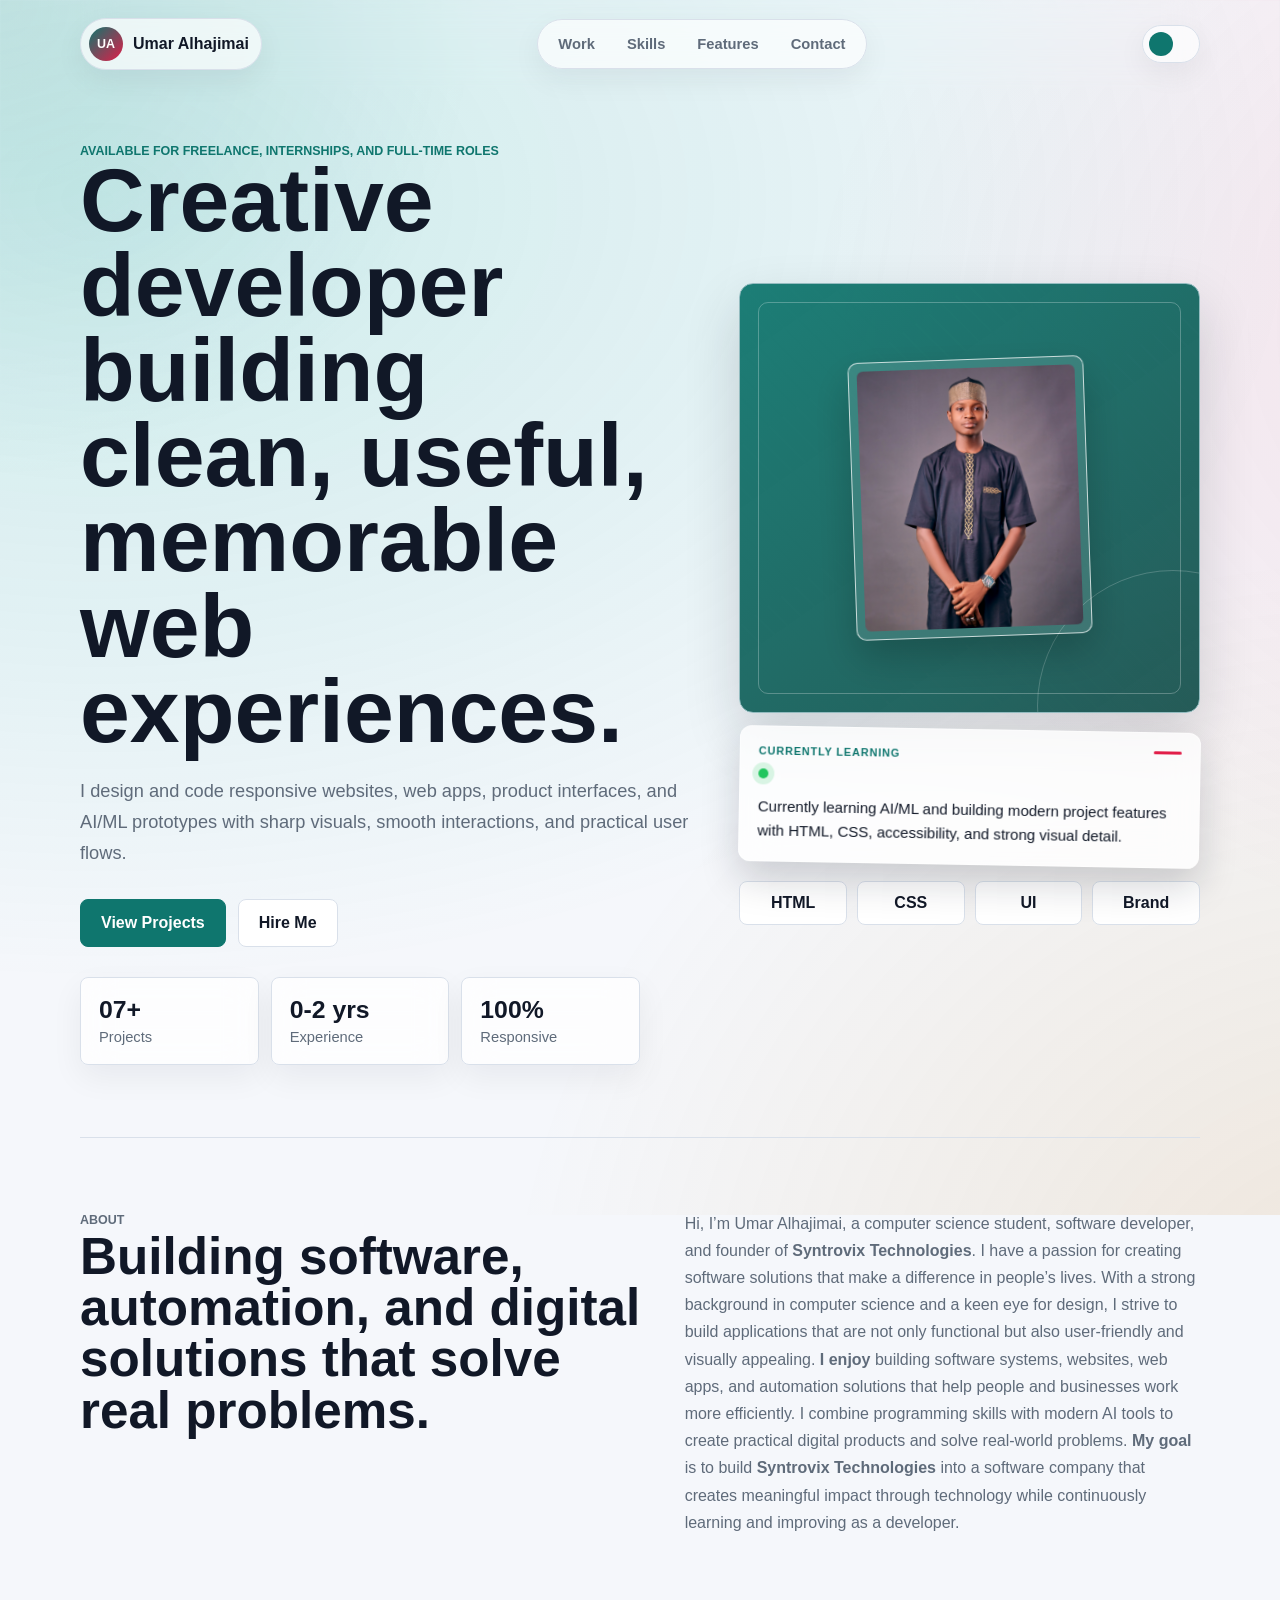
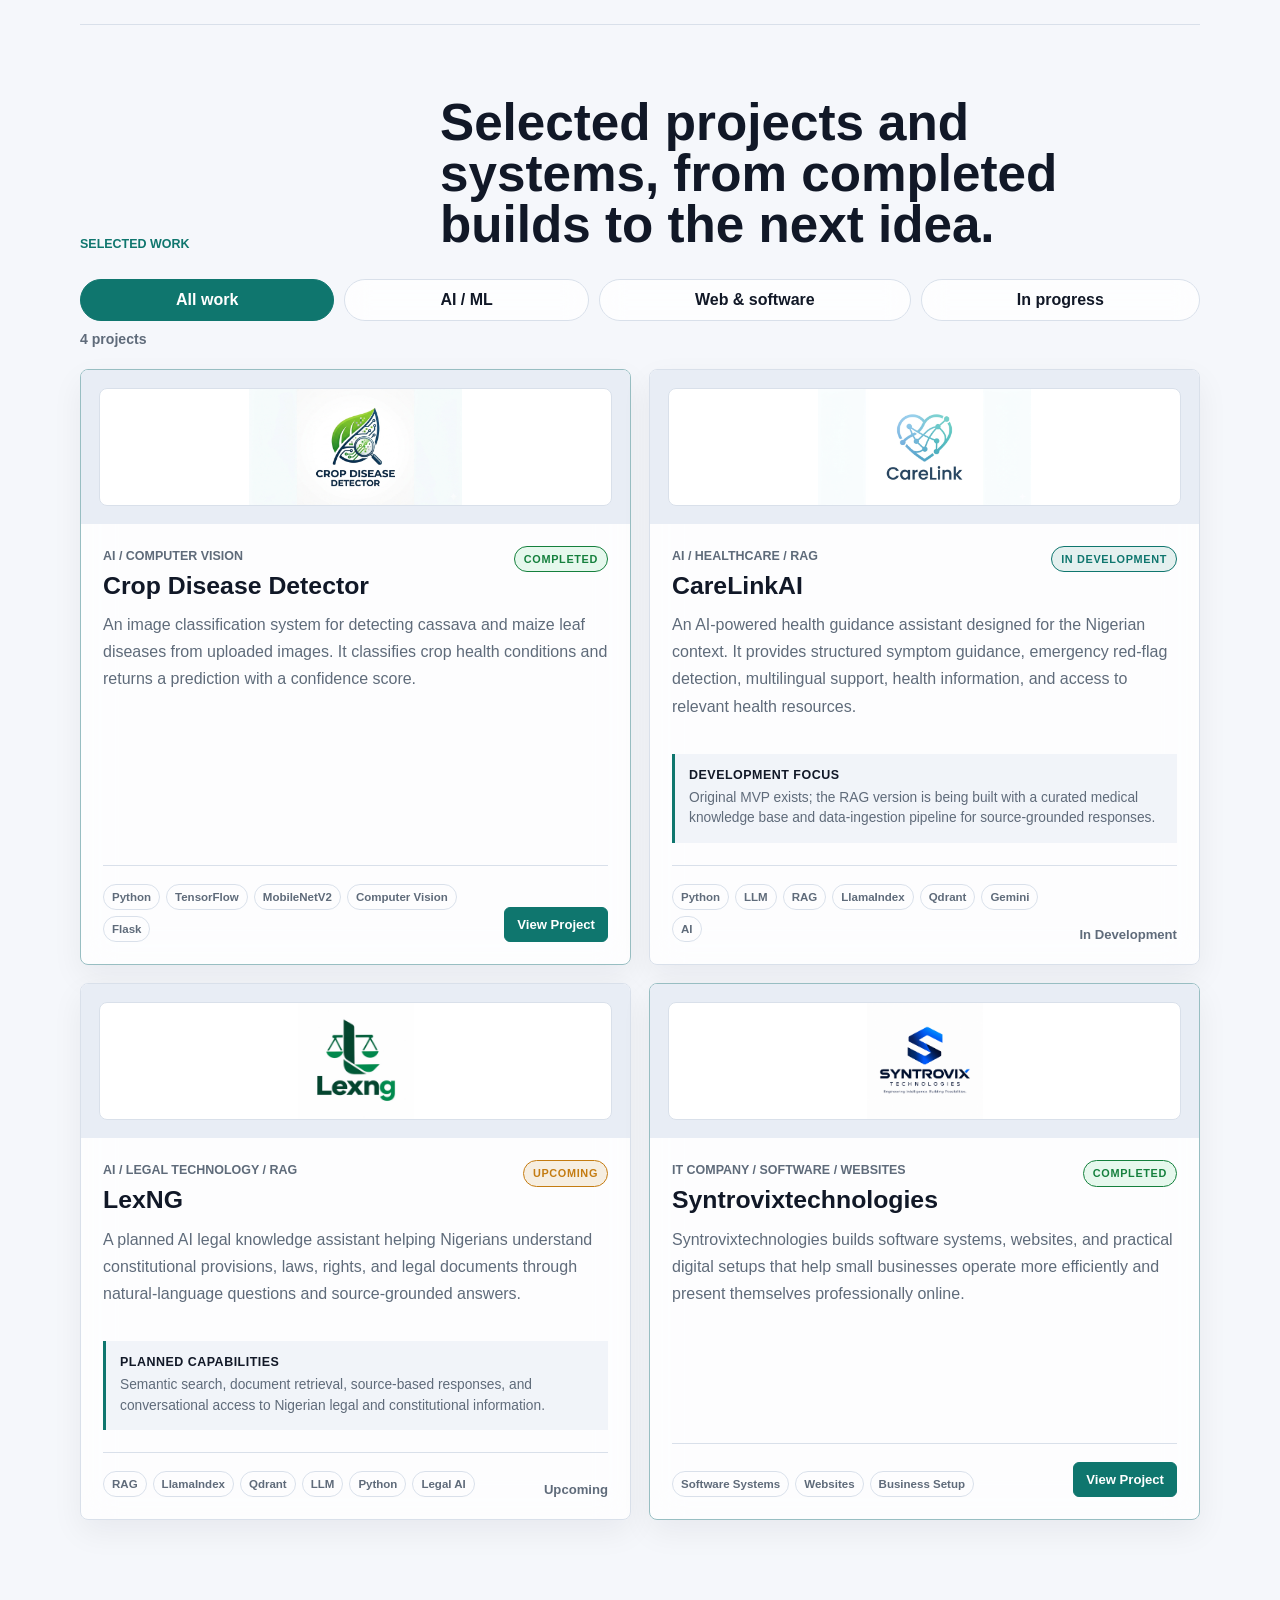
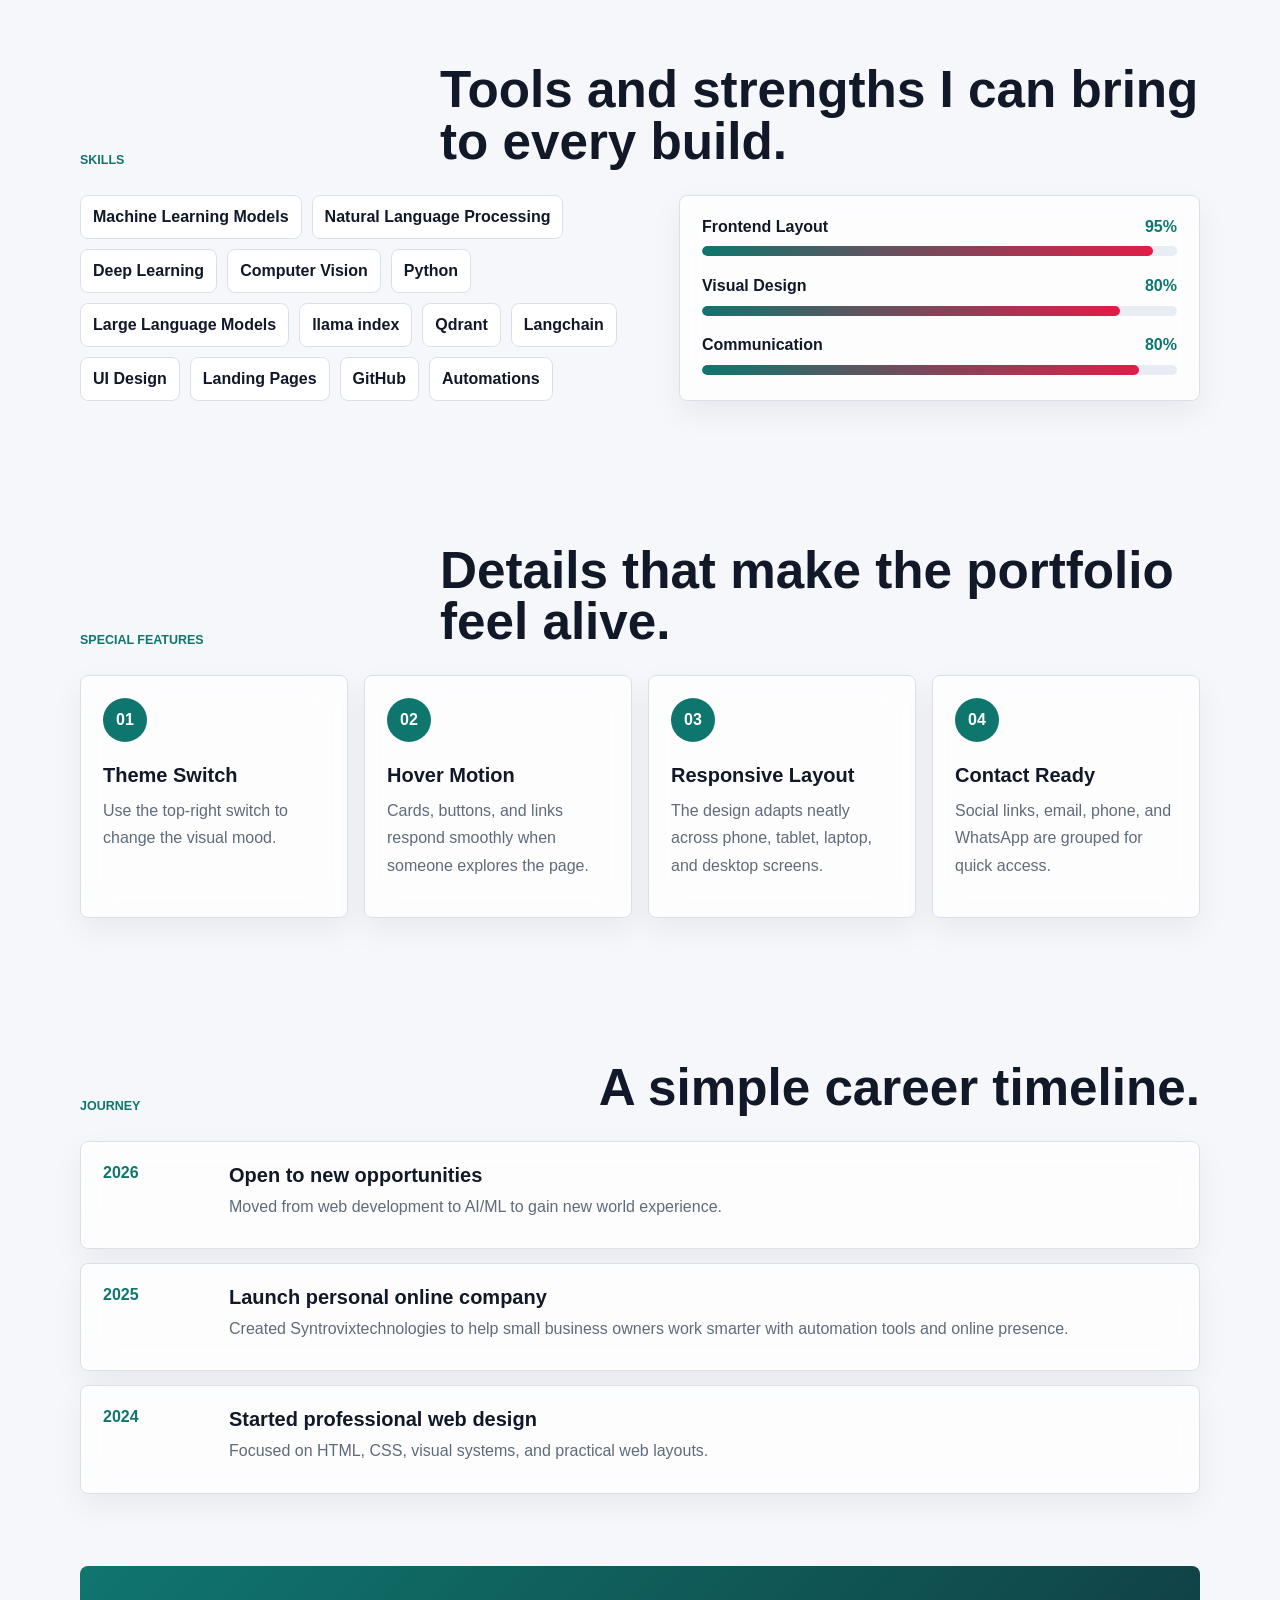
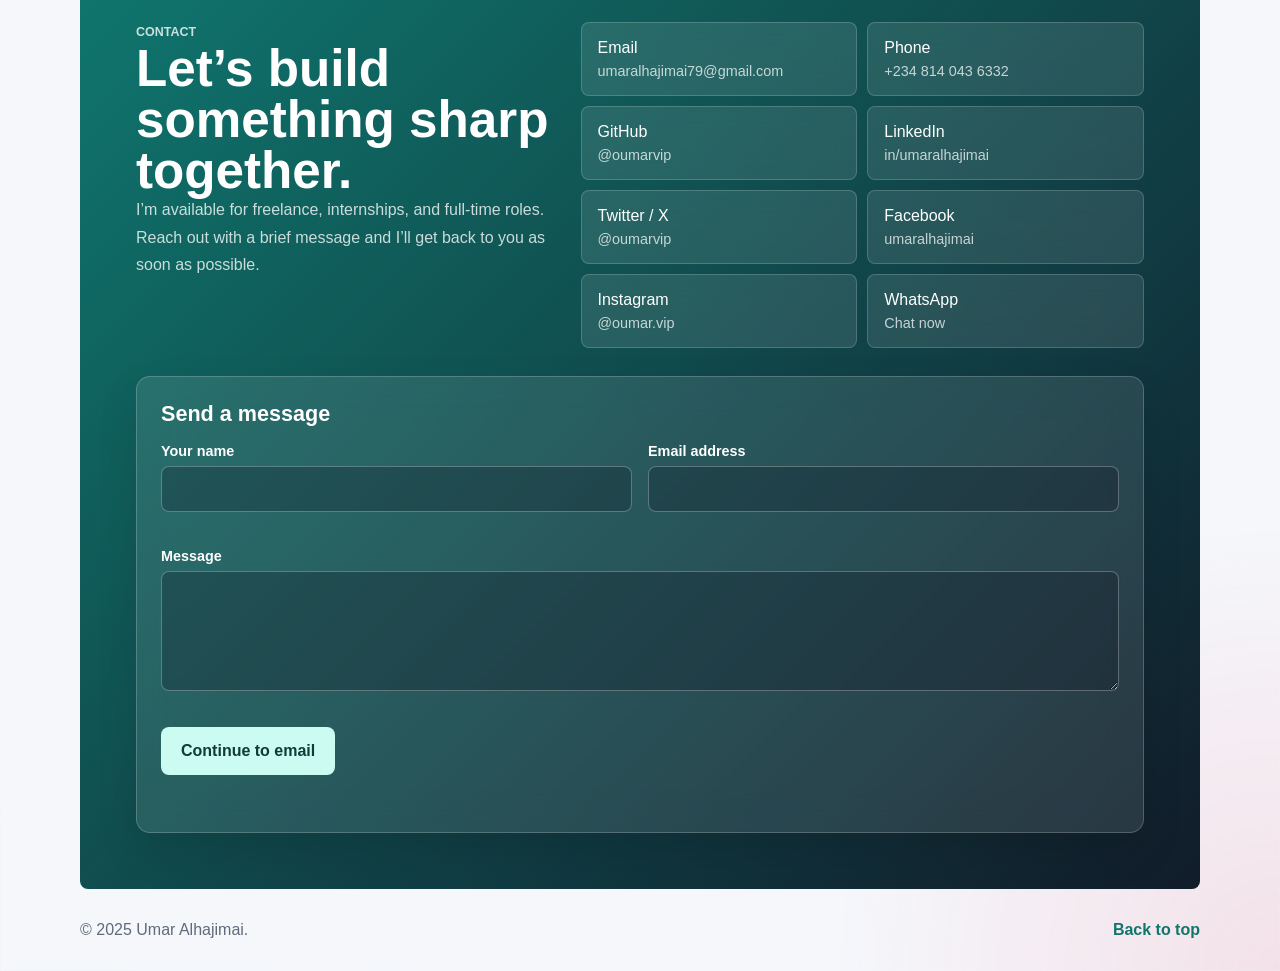
==== commit 9a21b299: "currently status change" ====
--- a/index.html
+++ b/index.html
@@ -1,4 +1,4 @@
-<!DOCTYPE html>
+<!doctype html>
 <html lang="en">
   <head>
     <meta charset="UTF-8" />
@@ -12,7 +12,12 @@
     <link rel="icon" href="profileimage.jpg" type="image/x-icon" />
   </head>
   <body>
-    <input class="theme-toggle" type="checkbox" id="theme-toggle" aria-label="Toggle warm theme" />
+    <input
+      class="theme-toggle"
+      type="checkbox"
+      id="theme-toggle"
+      aria-label="Toggle warm theme"
+    />
 
     <div class="site-shell">
       <header class="topbar">
@@ -43,7 +48,12 @@
             <span></span>
           </button>
 
-          <label class="theme-button" for="theme-toggle" title="Change theme" aria-label="Toggle dark mode">
+          <label
+            class="theme-button"
+            for="theme-toggle"
+            title="Change theme"
+            aria-label="Toggle dark mode"
+          >
             <span></span>
           </label>
         </div>
@@ -52,12 +62,17 @@
       <main>
         <section class="hero reveal" id="home">
           <div class="hero-copy reveal-item">
-            <p class="eyebrow">Available for freelance, internships, and full-time roles</p>
-            <h1>Creative developer building clean, useful, memorable web experiences.</h1>
+            <p class="eyebrow">
+              Available for freelance, internships, and full-time roles
+            </p>
+            <h1>
+              Creative developer building clean, useful, memorable web
+              experiences.
+            </h1>
             <p class="intro">
-              I design and code responsive websites, web apps, product interfaces,
-              and AI/ML prototypes with sharp visuals, smooth interactions, and
-              practical user flows.
+              I design and code responsive websites, web apps, product
+              interfaces, and AI/ML prototypes with sharp visuals, smooth
+              interactions, and practical user flows.
             </p>
 
             <div class="hero-actions" aria-label="Main actions">
@@ -84,14 +99,18 @@
           <aside class="profile-panel reveal-item" aria-label="Profile summary">
             <div class="portrait">
               <span>
-                <img src="profileimage.jpg" alt="My profile" class="profile-pic" />
+                <img
+                  src="profileimage.jpg"
+                  alt="My profile"
+                  class="profile-pic"
+                />
               </span>
             </div>
             <div class="profile-card">
               <span class="status-dot"></span>
               <p>
-                Currently learning AI/ML and building modern project features with HTML,
-                CSS, accessibility, and strong visual detail.
+                Currently learning AI/ML and building modern project features
+                with HTML, CSS, accessibility, and strong visual detail.
               </p>
             </div>
             <div class="mini-stack">
@@ -106,41 +125,99 @@
         <section class="section about reveal" aria-labelledby="about-title">
           <div class="reveal-item">
             <p class="section-kicker">About</p>
-            <h2 id="about-title">Building software, automation, and digital solutions that solve real problems.</h2>
+            <h2 id="about-title">
+              Building software, automation, and digital solutions that solve
+              real problems.
+            </h2>
           </div>
           <p class="reveal-item">
-            Hi, I’m Umar Alhajimai, a computer science student, software developer, and founder of
-            <a href="https://syntrovixtechnologies.netlify.app/" target="_blank" rel="noopener noreferrer"><strong>Syntrovix Technologies</strong></a>.
-            I have a passion for creating software solutions that make a difference in people’s lives.
-            With a strong background in computer science and a keen eye for design, I strive to build applications
-            that are not only functional but also user-friendly and visually appealing.
-            <strong>I enjoy</strong> building software systems, websites, web apps, and automation solutions
-            that help people and businesses work more efficiently. I combine programming skills with modern AI tools
-            to create practical digital products and solve real-world problems.
-            <strong>My goal</strong> is to build
-            <a href="https://syntrovixtechnologies.netlify.app/" target="_blank" rel="noopener noreferrer"><strong>Syntrovix Technologies</strong></a>
-            into a software company that creates meaningful impact through technology while continuously learning and improving as a developer.
+            Hi, I’m Umar Alhajimai, a computer science student, software
+            developer, and founder of
+            <a
+              href="https://syntrovixtechnologies.netlify.app/"
+              target="_blank"
+              rel="noopener noreferrer"
+              ><strong>Syntrovix Technologies</strong></a
+            >. I have a passion for creating software solutions that make a
+            difference in people’s lives. With a strong background in computer
+            science and a keen eye for design, I strive to build applications
+            that are not only functional but also user-friendly and visually
+            appealing. <strong>I enjoy</strong> building software systems,
+            websites, web apps, and automation solutions that help people and
+            businesses work more efficiently. I combine programming skills with
+            modern AI tools to create practical digital products and solve
+            real-world problems. <strong>My goal</strong> is to build
+            <a
+              href="https://syntrovixtechnologies.netlify.app/"
+              target="_blank"
+              rel="noopener noreferrer"
+              ><strong>Syntrovix Technologies</strong></a
+            >
+            into a software company that creates meaningful impact through
+            technology while continuously learning and improving as a developer.
           </p>
         </section>
 
         <section class="section reveal" id="work" aria-labelledby="work-title">
           <div class="section-heading reveal-item">
             <p class="section-kicker">Selected Work</p>
-            <h2 id="work-title">Selected projects and systems, from completed builds to the next idea.</h2>
-          </div>
-
-          <div class="project-filters reveal-item" role="group" aria-label="Filter projects">
-            <button class="filter-button is-active" type="button" data-filter="all" aria-pressed="true">All work</button>
-            <button class="filter-button" type="button" data-filter="ai" aria-pressed="false">AI / ML</button>
-            <button class="filter-button" type="button" data-filter="web" aria-pressed="false">Web &amp; software</button>
-            <button class="filter-button" type="button" data-filter="progress" aria-pressed="false">In progress</button>
+            <h2 id="work-title">
+              Selected projects and systems, from completed builds to the next
+              idea.
+            </h2>
+          </div>
+
+          <div
+            class="project-filters reveal-item"
+            role="group"
+            aria-label="Filter projects"
+          >
+            <button
+              class="filter-button is-active"
+              type="button"
+              data-filter="all"
+              aria-pressed="true"
+            >
+              All work
+            </button>
+            <button
+              class="filter-button"
+              type="button"
+              data-filter="ai"
+              aria-pressed="false"
+            >
+              AI / ML
+            </button>
+            <button
+              class="filter-button"
+              type="button"
+              data-filter="web"
+              aria-pressed="false"
+            >
+              Web &amp; software
+            </button>
+            <button
+              class="filter-button"
+              type="button"
+              data-filter="progress"
+              aria-pressed="false"
+            >
+              In progress
+            </button>
             <span class="filter-count" aria-live="polite">4 projects</span>
           </div>
 
           <div class="project-grid">
-            <article class="project-card completed-project reveal-item" data-category="ai">
+            <article
+              class="project-card completed-project reveal-item"
+              data-category="ai"
+            >
               <div class="project-visual agriscan-preview">
-                <img class="project-logo" src="logo/crop disease detactor.jpg" alt="Crop Disease Detector logo" />
+                <img
+                  class="project-logo"
+                  src="logo/crop disease detactor.jpg"
+                  alt="Crop Disease Detector logo"
+                />
               </div>
               <div class="project-body">
                 <div class="project-topline">
@@ -151,21 +228,40 @@
                   <span class="project-status status-completed">Completed</span>
                 </div>
                 <p>
-                  An image classification system for detecting cassava and maize leaf diseases from uploaded images.
-                  It classifies crop health conditions and returns a prediction with a confidence score.
+                  An image classification system for detecting cassava and maize
+                  leaf diseases from uploaded images. It classifies crop health
+                  conditions and returns a prediction with a confidence score.
                 </p>
                 <div class="project-footer">
-                  <div class="tech-tags" aria-label="Crop Disease Detector technologies">
-                    <span>Python</span><span>TensorFlow</span><span>MobileNetV2</span><span>Computer Vision</span><span>Flask</span>
+                  <div
+                    class="tech-tags"
+                    aria-label="Crop Disease Detector technologies"
+                  >
+                    <span>Python</span><span>TensorFlow</span
+                    ><span>MobileNetV2</span><span>Computer Vision</span
+                    ><span>Flask</span>
                   </div>
-                  <a class="project-cta live-cta" href="https://threemtt-cap-stone-project.onrender.com/" target="_blank" rel="noopener noreferrer">View Project</a>
-                </div>
-              </div>
-            </article>
-
-            <article class="project-card reveal-item" data-category="ai progress">
+                  <a
+                    class="project-cta live-cta"
+                    href="https://threemtt-cap-stone-project.onrender.com/"
+                    target="_blank"
+                    rel="noopener noreferrer"
+                    >View Project</a
+                  >
+                </div>
+              </div>
+            </article>
+
+            <article
+              class="project-card reveal-item"
+              data-category="ai progress"
+            >
               <div class="project-visual carelink-preview">
-                <img class="project-logo" src="logo/carelink.jpg" alt="CareLinkAI logo" />
+                <img
+                  class="project-logo"
+                  src="logo/carelink.jpg"
+                  alt="CareLinkAI logo"
+                />
               </div>
               <div class="project-body">
                 <div class="project-topline">
@@ -173,28 +269,45 @@
                     <p class="tag">AI / Healthcare / RAG</p>
                     <h3>CareLinkAI</h3>
                   </div>
-                  <span class="project-status status-evolving">In Development</span>
+                  <span class="project-status status-evolving"
+                    >In Development</span
+                  >
                 </div>
                 <p>
-                  An AI-powered health guidance assistant designed for the Nigerian context. It provides structured symptom guidance,
-                  emergency red-flag detection, multilingual support, health information, and access to relevant health resources.
+                  An AI-powered health guidance assistant designed for the
+                  Nigerian context. It provides structured symptom guidance,
+                  emergency red-flag detection, multilingual support, health
+                  information, and access to relevant health resources.
                 </p>
                 <div class="project-note">
                   <strong>Development focus</strong>
-                  <span>Original MVP exists; the RAG version is being built with a curated medical knowledge base and data-ingestion pipeline for source-grounded responses.</span>
+                  <span
+                    >Original MVP exists; the RAG version is being built with a
+                    curated medical knowledge base and data-ingestion pipeline
+                    for source-grounded responses.</span
+                  >
                 </div>
                 <div class="project-footer">
                   <div class="tech-tags" aria-label="CareLinkAI technologies">
-                    <span>Python</span><span>LLM</span><span>RAG</span><span>LlamaIndex</span><span>Qdrant</span><span>Gemini</span><span>AI</span>
+                    <span>Python</span><span>LLM</span><span>RAG</span
+                    ><span>LlamaIndex</span><span>Qdrant</span
+                    ><span>Gemini</span><span>AI</span>
                   </div>
                   <span class="project-cta disabled-cta">In Development</span>
                 </div>
               </div>
             </article>
 
-            <article class="project-card upcoming-project reveal-item" data-category="ai progress">
+            <article
+              class="project-card upcoming-project reveal-item"
+              data-category="ai progress"
+            >
               <div class="project-visual lexng-preview">
-                <img class="project-logo" src="logo/lexng logo.jpeg" alt="LexNG logo" />
+                <img
+                  class="project-logo"
+                  src="logo/lexng logo.jpeg"
+                  alt="LexNG logo"
+                />
               </div>
               <div class="project-body">
                 <div class="project-topline">
@@ -205,52 +318,84 @@
                   <span class="project-status status-upcoming">Upcoming</span>
                 </div>
                 <p>
-                  A planned AI legal knowledge assistant helping Nigerians understand constitutional provisions, laws,
-                  rights, and legal documents through natural-language questions and source-grounded answers.
+                  A planned AI legal knowledge assistant helping Nigerians
+                  understand constitutional provisions, laws, rights, and legal
+                  documents through natural-language questions and
+                  source-grounded answers.
                 </p>
                 <div class="project-note">
                   <strong>Planned capabilities</strong>
-                  <span>Semantic search, document retrieval, source-based responses, and conversational access to Nigerian legal and constitutional information.</span>
+                  <span
+                    >Semantic search, document retrieval, source-based
+                    responses, and conversational access to Nigerian legal and
+                    constitutional information.</span
+                  >
                 </div>
                 <div class="project-footer">
                   <div class="tech-tags" aria-label="LexNG technologies">
-                    <span>RAG</span><span>LlamaIndex</span><span>Qdrant</span><span>LLM</span><span>Python</span><span>Legal AI</span>
+                    <span>RAG</span><span>LlamaIndex</span><span>Qdrant</span
+                    ><span>LLM</span><span>Python</span><span>Legal AI</span>
                   </div>
                   <span class="project-cta disabled-cta">Upcoming</span>
                 </div>
               </div>
             </article>
 
-            <article class="project-card completed-project reveal-item" data-category="web">
-              <div class="project-visual techeasehub-preview">
-                <img class="project-logo" src="logo/Syntrovix Futuristic Blue Logo.png" alt="syntrovix logo" />
+            <article
+              class="project-card completed-project reveal-item"
+              data-category="web"
+            >
+              <div class="project-visual syntrovix-preview">
+                <img
+                  class="project-logo"
+                  src="logo/Syntrovix Futuristic Blue Logo.png"
+                  alt="syntrovix logo"
+                />
               </div>
               <div class="project-body">
                 <div class="project-topline">
                   <div>
                     <p class="tag">IT Company / Software / Websites</p>
-                    <h3>TechEaseHub</h3>
+                    <h3>Syntrovixtechnologies</h3>
                   </div>
                   <span class="project-status status-completed">Completed</span>
                 </div>
                 <p>
-                  TechEaseHub builds software systems, websites, and practical digital setups that help small businesses operate more efficiently and present themselves professionally online.
+                  Syntrovixtechnologies builds software systems, websites, and
+                  practical digital setups that help small businesses operate
+                  more efficiently and present themselves professionally online.
                 </p>
                 <div class="project-footer">
-                  <div class="tech-tags" aria-label="Syntrovix Technologies services">
-                    <span>Software Systems</span><span>Websites</span><span>Business Setup</span>
+                  <div
+                    class="tech-tags"
+                    aria-label="Syntrovix Technologies services"
+                  >
+                    <span>Software Systems</span><span>Websites</span
+                    ><span>Business Setup</span>
                   </div>
-                  <a class="project-cta live-cta" href="https://syntrovixtechnologies.netlify.app/" target="_blank" rel="noopener noreferrer">View Project</a>
+                  <a
+                    class="project-cta live-cta"
+                    href="https://syntrovixtechnologies.netlify.app/"
+                    target="_blank"
+                    rel="noopener noreferrer"
+                    >View Project</a
+                  >
                 </div>
               </div>
             </article>
           </div>
         </section>
 
-        <section class="section skills-section reveal" id="skills" aria-labelledby="skills-title">
+        <section
+          class="section skills-section reveal"
+          id="skills"
+          aria-labelledby="skills-title"
+        >
           <div class="section-heading reveal-item">
             <p class="section-kicker">Skills</p>
-            <h2 id="skills-title">Tools and strengths I can bring to every build.</h2>
+            <h2 id="skills-title">
+              Tools and strengths I can bring to every build.
+            </h2>
           </div>
 
           <div class="skills-layout reveal-item">
@@ -290,10 +435,16 @@
           </div>
         </section>
 
-        <section class="section features reveal" id="features" aria-labelledby="features-title">
+        <section
+          class="section features reveal"
+          id="features"
+          aria-labelledby="features-title"
+        >
           <div class="section-heading reveal-item">
             <p class="section-kicker">Special Features</p>
-            <h2 id="features-title">Details that make the portfolio feel alive.</h2>
+            <h2 id="features-title">
+              Details that make the portfolio feel alive.
+            </h2>
           </div>
 
           <div class="feature-grid">
@@ -305,22 +456,34 @@
             <article class="reveal-item">
               <span class="feature-icon">02</span>
               <h3>Hover Motion</h3>
-              <p>Cards, buttons, and links respond smoothly when someone explores the page.</p>
+              <p>
+                Cards, buttons, and links respond smoothly when someone explores
+                the page.
+              </p>
             </article>
             <article class="reveal-item">
               <span class="feature-icon">03</span>
               <h3>Responsive Layout</h3>
-              <p>The design adapts neatly across phone, tablet, laptop, and desktop screens.</p>
+              <p>
+                The design adapts neatly across phone, tablet, laptop, and
+                desktop screens.
+              </p>
             </article>
             <article class="reveal-item">
               <span class="feature-icon">04</span>
               <h3>Contact Ready</h3>
-              <p>Social links, email, phone, and WhatsApp are grouped for quick access.</p>
+              <p>
+                Social links, email, phone, and WhatsApp are grouped for quick
+                access.
+              </p>
             </article>
           </div>
         </section>
 
-        <section class="section timeline reveal" aria-labelledby="timeline-title">
+        <section
+          class="section timeline reveal"
+          aria-labelledby="timeline-title"
+        >
           <div class="section-heading reveal-item">
             <p class="section-kicker">Journey</p>
             <h2 id="timeline-title">A simple career timeline.</h2>
@@ -331,65 +494,153 @@
               <time>2026</time>
               <div>
                 <h3>Open to new opportunities</h3>
-                <p>Moved from web development to AI/ML to gain new world experience.</p>
+                <p>
+                  Moved from web development to AI/ML to gain new world
+                  experience.
+                </p>
               </div>
             </article>
             <article class="reveal-item">
               <time>2025</time>
               <div>
-                <h3>Launch personal company</h3>
-                <p>Created TechEaseHub to help small business owners work smarter with automation tools and online presence.</p>
+                <h3>Launch personal online company</h3>
+                <p>
+                  Created Syntrovixtechnologies to help small business owners
+                  work smarter with automation tools and online presence.
+                </p>
               </div>
             </article>
             <article class="reveal-item">
               <time>2024</time>
               <div>
                 <h3>Started professional web design</h3>
-                <p>Focused on HTML, CSS, visual systems, and practical web layouts.</p>
+                <p>
+                  Focused on HTML, CSS, visual systems, and practical web
+                  layouts.
+                </p>
               </div>
             </article>
           </div>
         </section>
 
-        <section class="contact-section reveal" id="contact" aria-labelledby="contact-title">
+        <section
+          class="contact-section reveal"
+          id="contact"
+          aria-labelledby="contact-title"
+        >
           <div class="contact-copy reveal-item">
             <p class="section-kicker">Contact</p>
             <h2 id="contact-title">Let’s build something sharp together.</h2>
             <p>
-              I’m available for freelance, internships, and full-time roles. Reach out with a brief message and I’ll get back to you as soon as possible.
+              I’m available for freelance, internships, and full-time roles.
+              Reach out with a brief message and I’ll get back to you as soon as
+              possible.
             </p>
           </div>
 
           <div class="contact-grid reveal-item">
-            <a href="mailto:umaralhajimai79@gmail.com">Email <span>umaralhajimai79@gmail.com</span></a>
-            <a href="tel:+2348140436332">Phone <span>+234 814 043 6332</span></a>
-            <a href="https://github.com/oumarvip" target="_blank" rel="noopener noreferrer">GitHub <span>@oumarvip</span></a>
-            <a href="https://www.linkedin.com/in/umar-alhajimai-77961735b?utm_source=share_via&utm_content=profile&utm_medium=member_android" target="_blank" rel="noopener noreferrer">LinkedIn <span>in/umaralhajimai</span></a>
-            <a href="https://x.com/AlhajimaiU91589" target="_blank" rel="noopener noreferrer">Twitter / X <span>@oumarvip</span></a>
-            <a href="https://www.facebook.com/profile.php?id=61572056759139" target="_blank" rel="noopener noreferrer">Facebook <span>umaralhajimai</span></a>
-            <a href="https://www.instagram.com/oumar.vip?igsh=MXMyNXRidTQ3NDR0bQ==" target="_blank" rel="noopener noreferrer">Instagram <span>@oumar.vip</span></a>
-            <a href="https://wa.me/qr/MAWZGFZM3ATXH1" target="_blank" rel="noopener noreferrer">WhatsApp <span>Chat now</span></a>
+            <a href="mailto:umaralhajimai79@gmail.com"
+              >Email <span>umaralhajimai79@gmail.com</span></a
+            >
+            <a href="tel:+2348140436332"
+              >Phone <span>+234 814 043 6332</span></a
+            >
+            <a
+              href="https://github.com/oumarvip"
+              target="_blank"
+              rel="noopener noreferrer"
+              >GitHub <span>@oumarvip</span></a
+            >
+            <a
+              href="https://www.linkedin.com/in/umar-alhajimai-77961735b?utm_source=share_via&utm_content=profile&utm_medium=member_android"
+              target="_blank"
+              rel="noopener noreferrer"
+              >LinkedIn <span>in/umaralhajimai</span></a
+            >
+            <a
+              href="https://x.com/AlhajimaiU91589"
+              target="_blank"
+              rel="noopener noreferrer"
+              >Twitter / X <span>@oumarvip</span></a
+            >
+            <a
+              href="https://www.facebook.com/profile.php?id=61572056759139"
+              target="_blank"
+              rel="noopener noreferrer"
+              >Facebook <span>umaralhajimai</span></a
+            >
+            <a
+              href="https://www.instagram.com/oumar.vip?igsh=MXMyNXRidTQ3NDR0bQ=="
+              target="_blank"
+              rel="noopener noreferrer"
+              >Instagram <span>@oumar.vip</span></a
+            >
+            <a
+              href="https://wa.me/qr/MAWZGFZM3ATXH1"
+              target="_blank"
+              rel="noopener noreferrer"
+              >WhatsApp <span>Chat now</span></a
+            >
           </div>
 
           <form class="contact-form reveal-item" id="contact-form" novalidate>
             <h3>Send a message</h3>
             <div class="form-field">
               <label for="contact-name">Your name</label>
-              <input id="contact-name" name="name" type="text" autocomplete="name" maxlength="80" required />
-              <span class="field-error" id="name-error" aria-live="polite"></span>
+              <input
+                id="contact-name"
+                name="name"
+                type="text"
+                autocomplete="name"
+                maxlength="80"
+                required
+              />
+              <span
+                class="field-error"
+                id="name-error"
+                aria-live="polite"
+              ></span>
             </div>
             <div class="form-field">
               <label for="contact-email">Email address</label>
-              <input id="contact-email" name="email" type="email" autocomplete="email" maxlength="254" required />
-              <span class="field-error" id="email-error" aria-live="polite"></span>
+              <input
+                id="contact-email"
+                name="email"
+                type="email"
+                autocomplete="email"
+                maxlength="254"
+                required
+              />
+              <span
+                class="field-error"
+                id="email-error"
+                aria-live="polite"
+              ></span>
             </div>
             <div class="form-field">
               <label for="contact-message">Message</label>
-              <textarea id="contact-message" name="message" rows="4" maxlength="2000" required></textarea>
-              <span class="field-error" id="message-error" aria-live="polite"></span>
-            </div>
-            <button class="button form-submit" type="submit">Continue to email</button>
-            <p class="form-status" id="form-status" role="status" aria-live="polite"></p>
+              <textarea
+                id="contact-message"
+                name="message"
+                rows="4"
+                maxlength="2000"
+                required
+              ></textarea>
+              <span
+                class="field-error"
+                id="message-error"
+                aria-live="polite"
+              ></span>
+            </div>
+            <button class="button form-submit" type="submit">
+              Continue to email
+            </button>
+            <p
+              class="form-status"
+              id="form-status"
+              role="status"
+              aria-live="polite"
+            ></p>
           </form>
         </section>
       </main>
@@ -403,104 +654,111 @@
     <div class="custom-cursor" aria-hidden="true"></div>
 
     <script>
-      document.documentElement.classList.add('js-enabled');
-
-      const navToggle = document.querySelector('.nav-toggle');
-      const nav = document.getElementById('primary-nav');
-      const navLinks = nav ? nav.querySelectorAll('a') : [];
+      document.documentElement.classList.add("js-enabled");
+
+      const navToggle = document.querySelector(".nav-toggle");
+      const nav = document.getElementById("primary-nav");
+      const navLinks = nav ? nav.querySelectorAll("a") : [];
 
       if (navToggle && nav) {
-        navToggle.addEventListener('click', () => {
-          const expanded = navToggle.getAttribute('aria-expanded') === 'true';
-          navToggle.setAttribute('aria-expanded', String(!expanded));
-          nav.classList.toggle('is-open', !expanded);
+        navToggle.addEventListener("click", () => {
+          const expanded = navToggle.getAttribute("aria-expanded") === "true";
+          navToggle.setAttribute("aria-expanded", String(!expanded));
+          nav.classList.toggle("is-open", !expanded);
         });
 
         navLinks.forEach((link) => {
-          link.addEventListener('click', () => {
-            navToggle.setAttribute('aria-expanded', 'false');
-            nav.classList.remove('is-open');
+          link.addEventListener("click", () => {
+            navToggle.setAttribute("aria-expanded", "false");
+            nav.classList.remove("is-open");
           });
         });
       }
 
-      const revealItems = document.querySelectorAll('.reveal-item, .reveal');
-      if ('IntersectionObserver' in window) {
-        const observer = new IntersectionObserver((entries) => {
-          entries.forEach((entry) => {
-            if (entry.isIntersecting) {
-              entry.target.classList.add('is-visible');
-              observer.unobserve(entry.target);
-            }
-          });
-        }, { threshold: 0.18 });
+      const revealItems = document.querySelectorAll(".reveal-item, .reveal");
+      if ("IntersectionObserver" in window) {
+        const observer = new IntersectionObserver(
+          (entries) => {
+            entries.forEach((entry) => {
+              if (entry.isIntersecting) {
+                entry.target.classList.add("is-visible");
+                observer.unobserve(entry.target);
+              }
+            });
+          },
+          { threshold: 0.18 },
+        );
 
         revealItems.forEach((item) => observer.observe(item));
       } else {
-        revealItems.forEach((item) => item.classList.add('is-visible'));
+        revealItems.forEach((item) => item.classList.add("is-visible"));
       }
 
-      const filterButtons = document.querySelectorAll('.filter-button');
-      const projectCards = document.querySelectorAll('.project-card[data-category]');
-      const filterCount = document.querySelector('.filter-count');
+      const filterButtons = document.querySelectorAll(".filter-button");
+      const projectCards = document.querySelectorAll(
+        ".project-card[data-category]",
+      );
+      const filterCount = document.querySelector(".filter-count");
 
       filterButtons.forEach((button) => {
-        button.addEventListener('click', () => {
+        button.addEventListener("click", () => {
           const filter = button.dataset.filter;
           let visibleCount = 0;
 
           filterButtons.forEach((filterButton) => {
             const isActive = filterButton === button;
-            filterButton.classList.toggle('is-active', isActive);
-            filterButton.setAttribute('aria-pressed', String(isActive));
+            filterButton.classList.toggle("is-active", isActive);
+            filterButton.setAttribute("aria-pressed", String(isActive));
           });
 
           projectCards.forEach((card) => {
-            const isVisible = filter === 'all' || card.dataset.category.split(' ').includes(filter);
+            const isVisible =
+              filter === "all" ||
+              card.dataset.category.split(" ").includes(filter);
             card.hidden = !isVisible;
             if (isVisible) visibleCount += 1;
           });
 
           if (filterCount) {
-            filterCount.textContent = `${visibleCount} ${visibleCount === 1 ? 'project' : 'projects'}`;
+            filterCount.textContent = `${visibleCount} ${visibleCount === 1 ? "project" : "projects"}`;
           }
         });
       });
 
-      const contactForm = document.getElementById('contact-form');
+      const contactForm = document.getElementById("contact-form");
       if (contactForm) {
         const fields = {
-          name: document.getElementById('contact-name'),
-          email: document.getElementById('contact-email'),
-          message: document.getElementById('contact-message')
+          name: document.getElementById("contact-name"),
+          email: document.getElementById("contact-email"),
+          message: document.getElementById("contact-message"),
         };
-        const formStatus = document.getElementById('form-status');
+        const formStatus = document.getElementById("form-status");
         const emailPattern = /^[^\s@]+@[^\s@]+\.[^\s@]+$/;
 
-        contactForm.addEventListener('submit', (event) => {
+        contactForm.addEventListener("submit", (event) => {
           event.preventDefault();
           let isValid = true;
 
           Object.entries(fields).forEach(([name, field]) => {
             const error = document.getElementById(`${name}-error`);
-            let message = '';
+            let message = "";
             const value = field.value.trim();
 
             if (!value) {
-              message = 'This field is required.';
-            } else if (name === 'email' && !emailPattern.test(value)) {
-              message = 'Enter a valid email address.';
-            } else if (name === 'message' && value.length < 10) {
-              message = 'Please enter at least 10 characters.';
+              message = "This field is required.";
+            } else if (name === "email" && !emailPattern.test(value)) {
+              message = "Enter a valid email address.";
+            } else if (name === "message" && value.length < 10) {
+              message = "Please enter at least 10 characters.";
             }
 
-            field.setAttribute('aria-invalid', String(Boolean(message)));
+            field.setAttribute("aria-invalid", String(Boolean(message)));
             error.textContent = message;
             if (message) isValid = false;
           });
 
           if (!isValid) {
-            formStatus.textContent = 'Please correct the highlighted fields.';
+            formStatus.textContent = "Please correct the highlighted fields.";
             contactForm.querySelector('[aria-invalid="true"]').focus();
             return;
           }
@@ -509,40 +767,57 @@
           const body = [
             `Name: ${fields.name.value.trim()}`,
             `Email: ${fields.email.value.trim()}`,
-            '',
-            fields.message.value.trim()
-          ].join('\n');
-
-          formStatus.textContent = 'Opening your email app with the message details.';
+            "",
+            fields.message.value.trim(),
+          ].join("\n");
+
+          formStatus.textContent =
+            "Opening your email app with the message details.";
           window.location.href = `mailto:umaralhajimai79@gmail.com?subject=${encodeURIComponent(subject)}&body=${encodeURIComponent(body)}`;
         });
 
         Object.entries(fields).forEach(([name, field]) => {
-          field.addEventListener('input', () => {
-            field.setAttribute('aria-invalid', 'false');
-            document.getElementById(`${name}-error`).textContent = '';
-            if (formStatus.textContent === 'Please correct the highlighted fields.') {
-              formStatus.textContent = '';
+          field.addEventListener("input", () => {
+            field.setAttribute("aria-invalid", "false");
+            document.getElementById(`${name}-error`).textContent = "";
+            if (
+              formStatus.textContent ===
+              "Please correct the highlighted fields."
+            ) {
+              formStatus.textContent = "";
             }
           });
         });
       }
 
-      const customCursor = document.querySelector('.custom-cursor');
-      if (customCursor && window.matchMedia('(hover: hover) and (pointer: fine)').matches) {
-        window.addEventListener('pointermove', (event) => {
-          customCursor.style.setProperty('--cursor-x', `${event.clientX}px`);
-          customCursor.style.setProperty('--cursor-y', `${event.clientY}px`);
-          customCursor.classList.add('is-visible');
+      const customCursor = document.querySelector(".custom-cursor");
+      if (
+        customCursor &&
+        window.matchMedia("(hover: hover) and (pointer: fine)").matches
+      ) {
+        window.addEventListener("pointermove", (event) => {
+          customCursor.style.setProperty("--cursor-x", `${event.clientX}px`);
+          customCursor.style.setProperty("--cursor-y", `${event.clientY}px`);
+          customCursor.classList.add("is-visible");
         });
 
-        document.querySelectorAll('a, button, input, textarea, label').forEach((target) => {
-          target.addEventListener('pointerenter', () => customCursor.classList.add('is-hovering'));
-          target.addEventListener('pointerleave', () => customCursor.classList.remove('is-hovering'));
-        });
-
-        document.addEventListener('pointerleave', () => customCursor.classList.remove('is-visible'));
-        document.addEventListener('pointerenter', () => customCursor.classList.add('is-visible'));
+        document
+          .querySelectorAll("a, button, input, textarea, label")
+          .forEach((target) => {
+            target.addEventListener("pointerenter", () =>
+              customCursor.classList.add("is-hovering"),
+            );
+            target.addEventListener("pointerleave", () =>
+              customCursor.classList.remove("is-hovering"),
+            );
+          });
+
+        document.addEventListener("pointerleave", () =>
+          customCursor.classList.remove("is-visible"),
+        );
+        document.addEventListener("pointerenter", () =>
+          customCursor.classList.add("is-visible"),
+        );
       }
     </script>
   </body>
